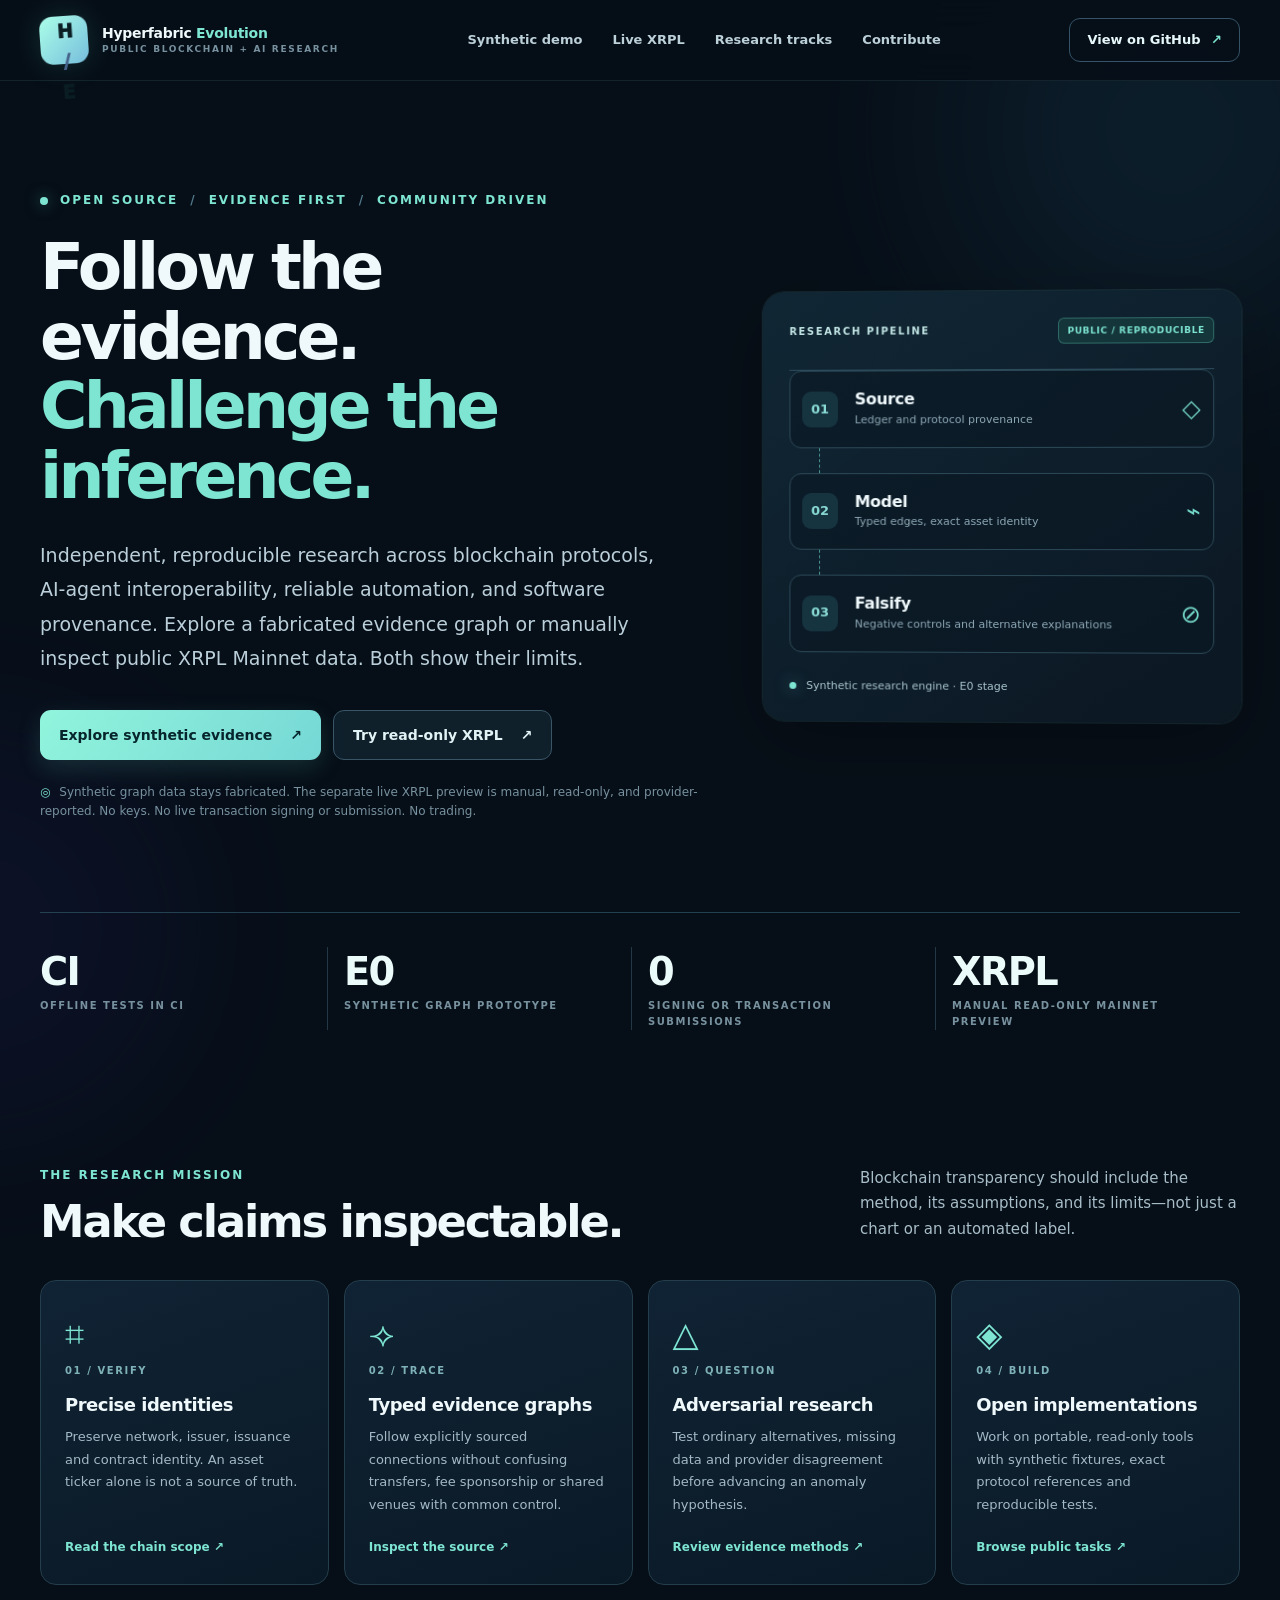
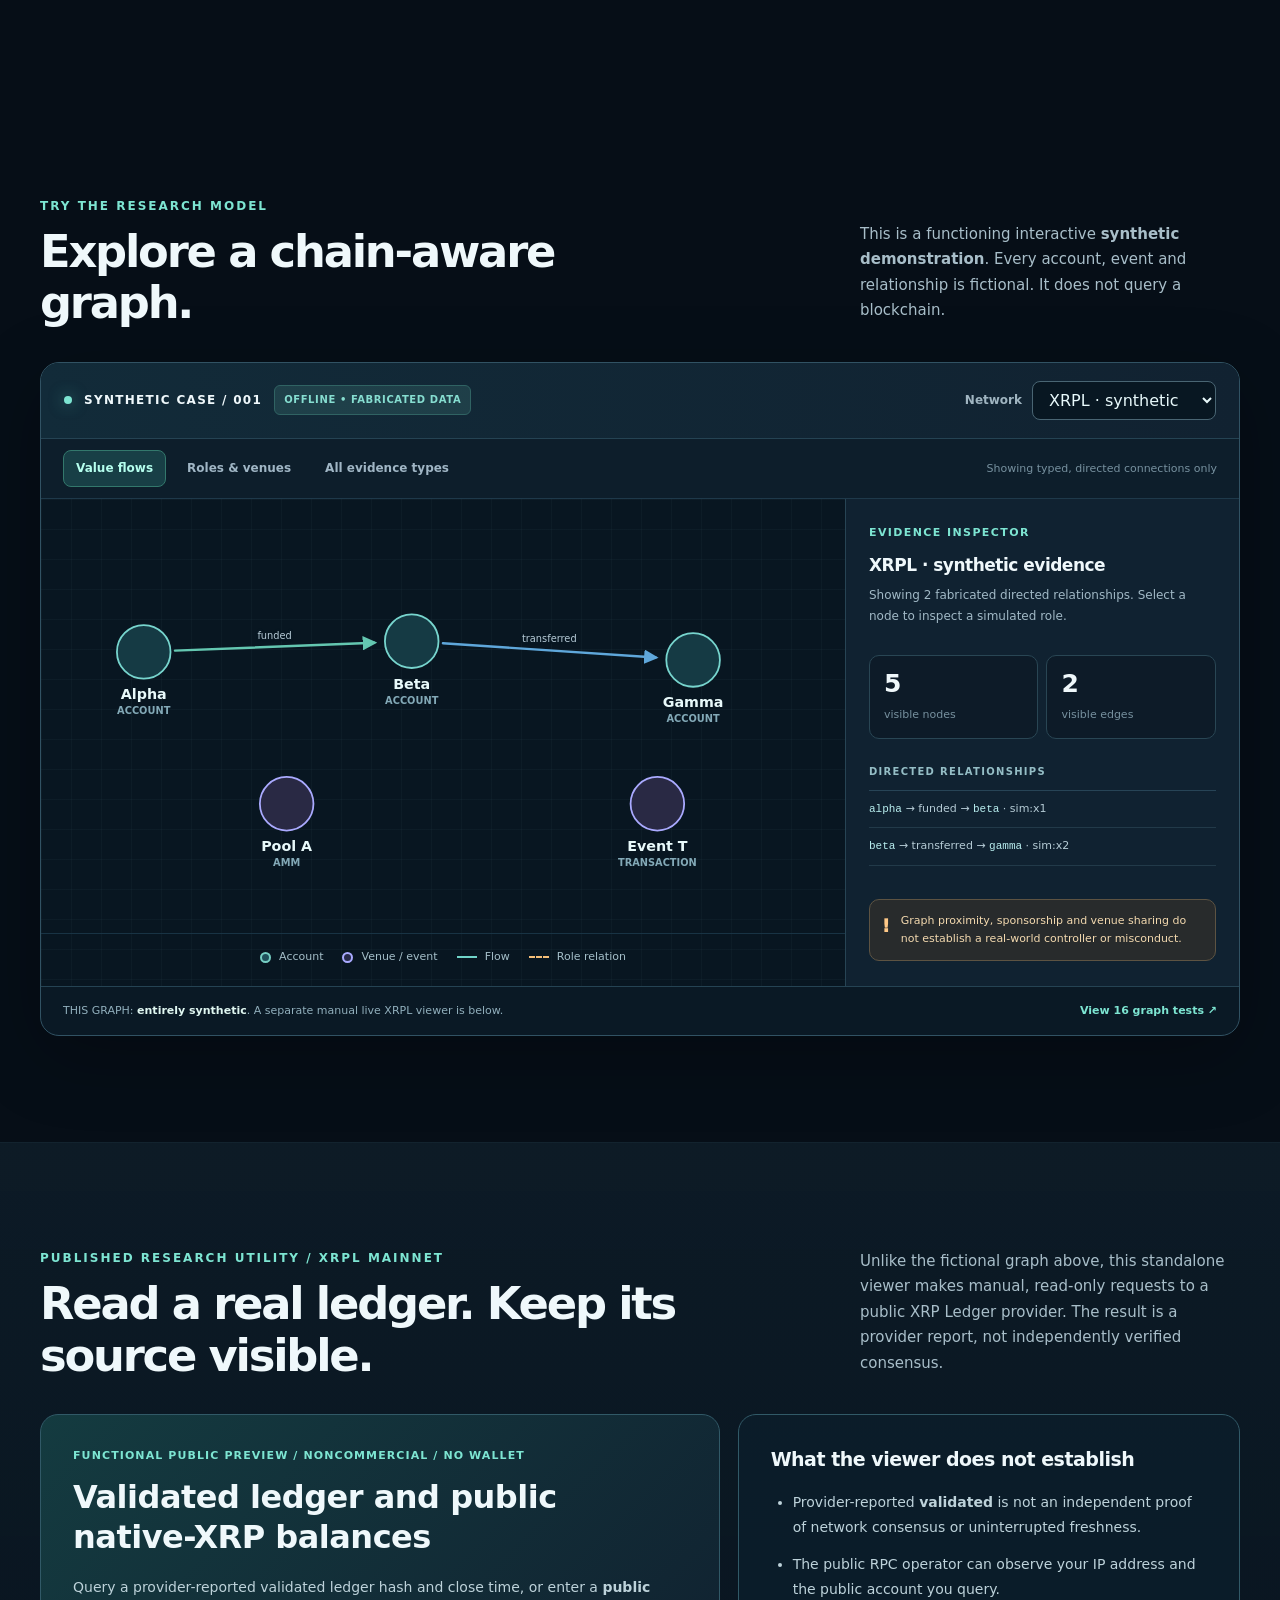
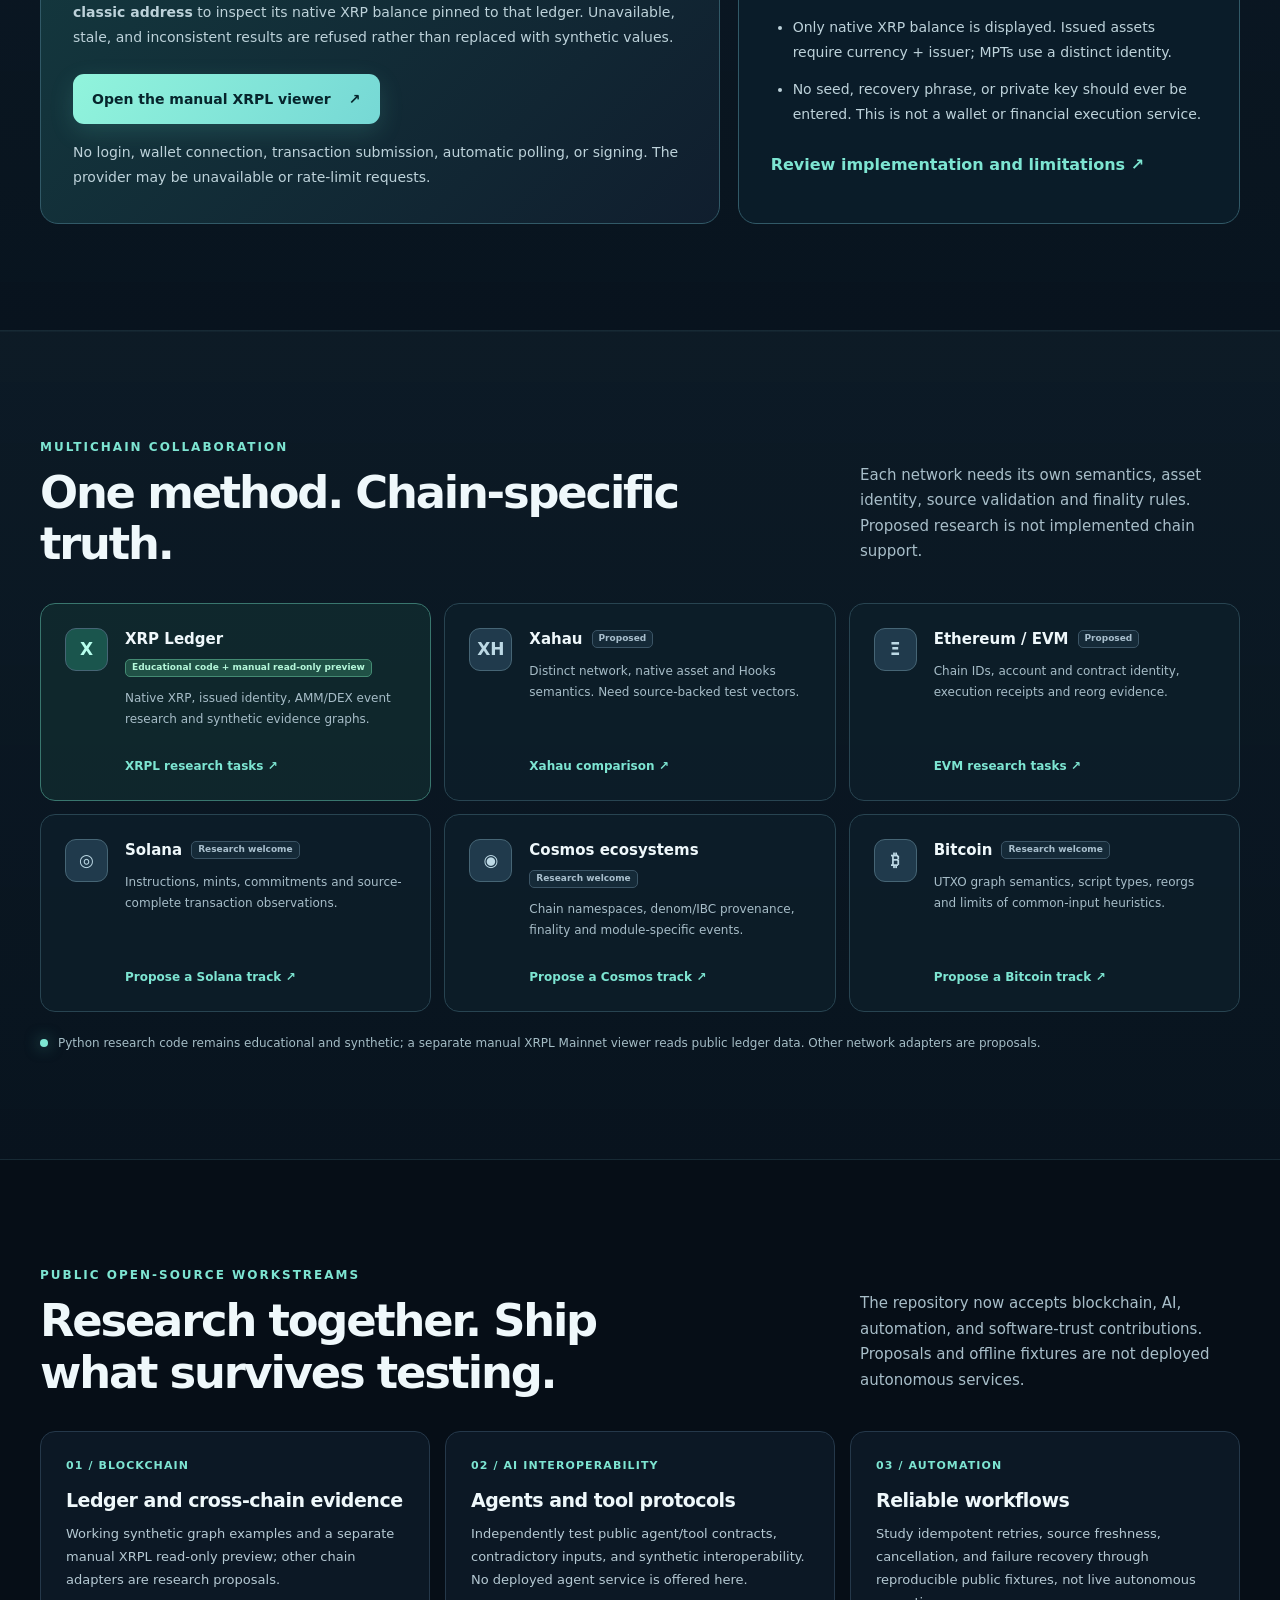
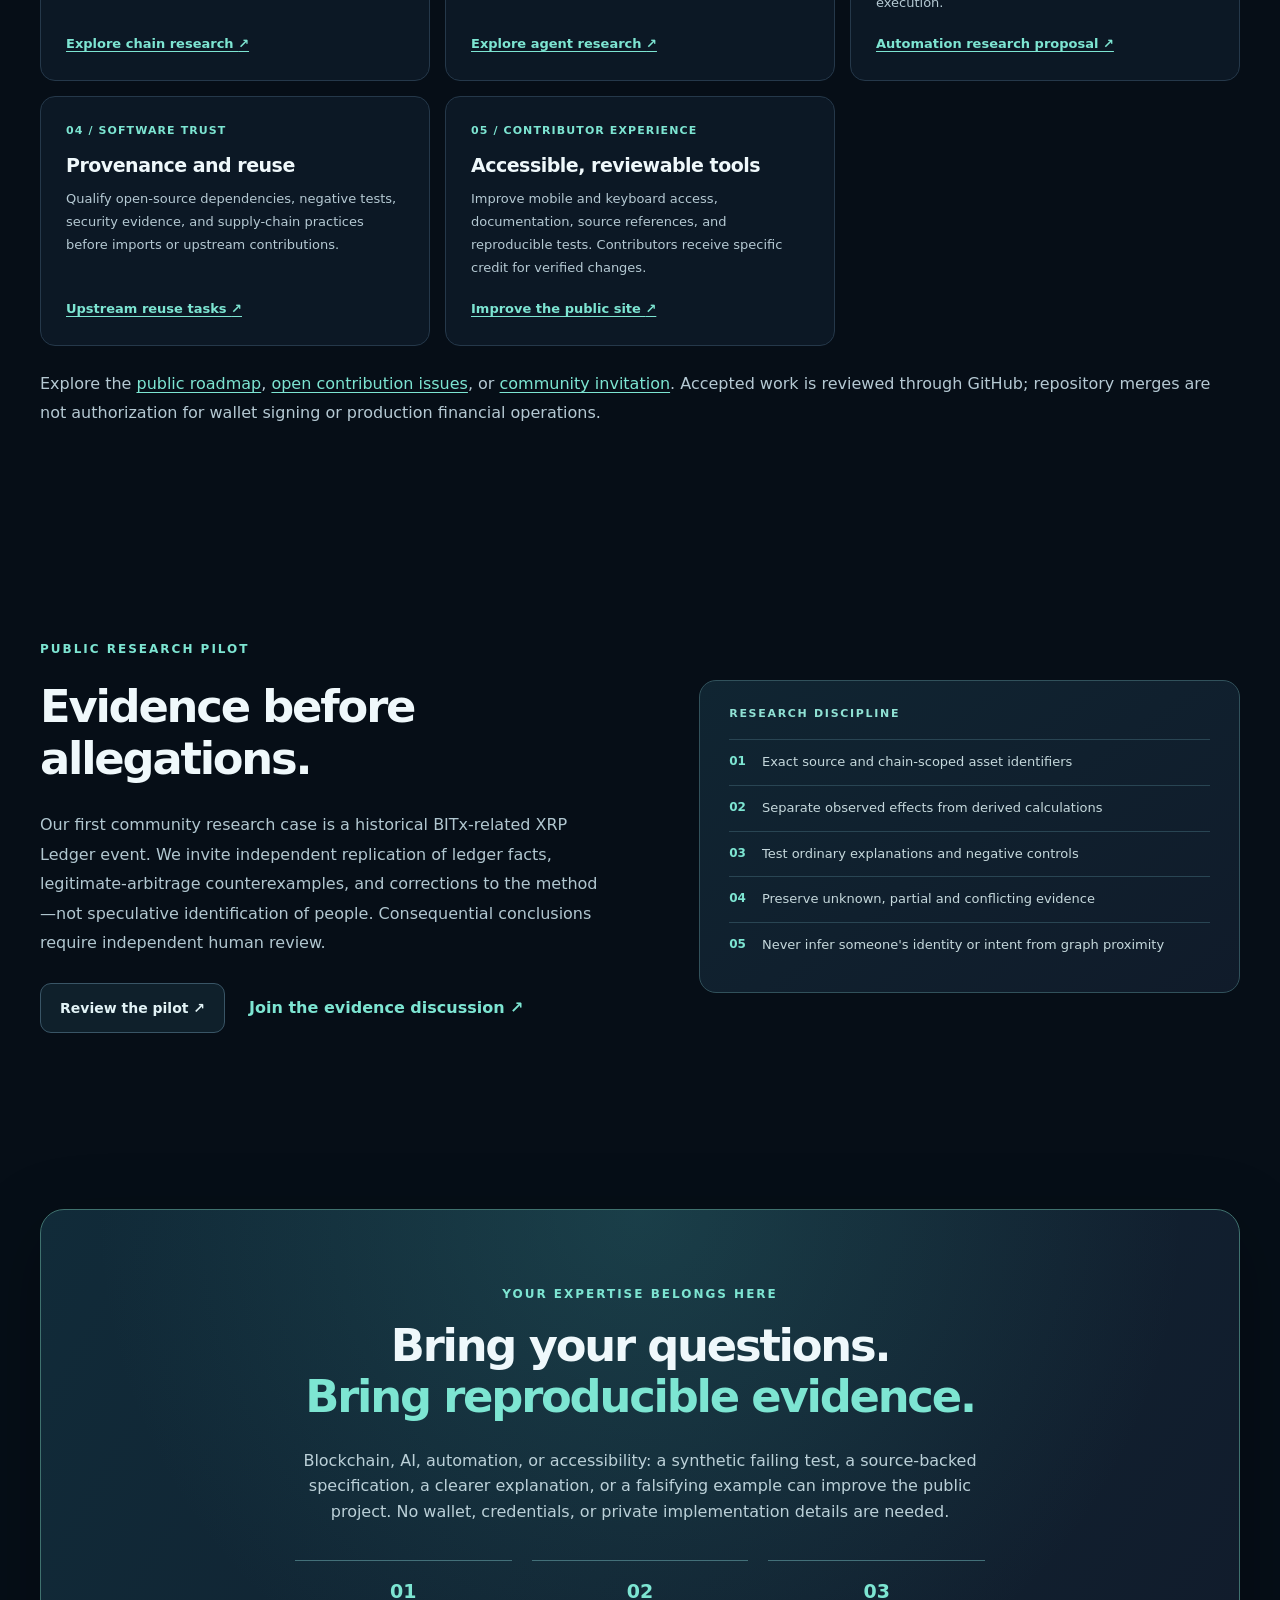
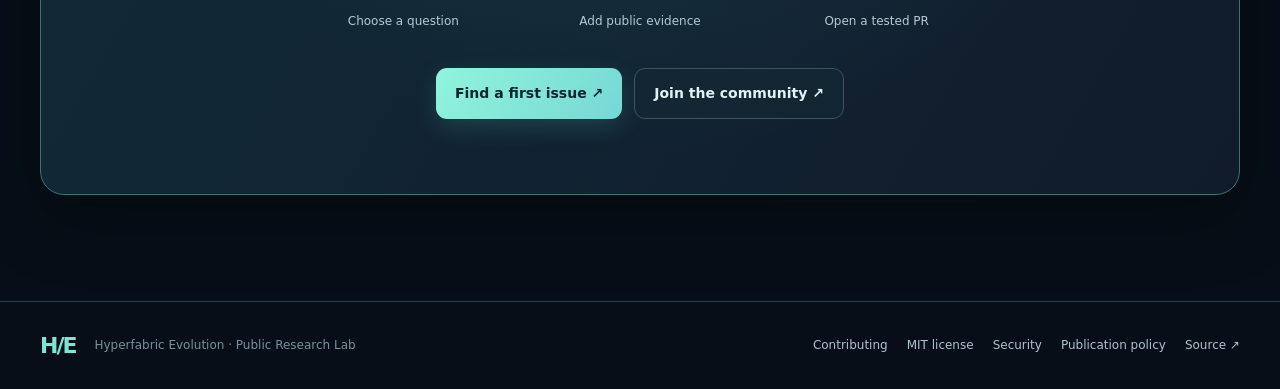
==== docs/index.html @ fc69c0f2 "site: expose read-only XRPL utility and public research tracks" ====
<!doctype html>
<html lang="en">
<head>
  <meta charset="utf-8">
  <meta name="viewport" content="width=device-width, initial-scale=1">
  <meta name="color-scheme" content="dark">
  <meta name="description" content="Hyperfabric Evolution is a public, evidence-first research lab for blockchain, AI-agent interoperability, automation reliability and software provenance. Try a synthetic evidence graph or a manual XRPL read-only preview.">
  <title>Hyperfabric Evolution — Public Blockchain and AI Research Lab</title>
  <link rel="stylesheet" href="site.css">
  <script src="site.js" defer></script>
</head>
<body>
<a class="skip-link" href="#main">Skip to content</a>
<div class="ambient ambient--one" aria-hidden="true"></div>
<div class="ambient ambient--two" aria-hidden="true"></div>

<header class="site-header">
  <div class="container nav-shell">
    <a class="brand" href="#top" aria-label="Hyperfabric Evolution home">
      <span class="brand-mark" aria-hidden="true">H<span>/</span>E</span>
      <span class="brand-name">Hyperfabric <strong>Evolution</strong><small>PUBLIC BLOCKCHAIN + AI RESEARCH</small></span>
    </a>
    <nav aria-label="Primary navigation" class="main-nav">
      <a href="#lab">Synthetic demo</a>
      <a href="#live-preview">Live XRPL</a>
      <a href="#research-tracks">Research tracks</a>
      <a href="#contribute">Contribute</a>
    </nav>
    <a class="nav-github" href="https://github.com/Footloose9/hyperfabric-evolution" rel="noopener noreferrer">View on GitHub <span aria-hidden="true">↗</span></a>
  </div>
</header>

<main id="main">
  <section class="hero section" id="top">
    <div class="container hero-grid">
      <div class="hero-copy">
        <div class="eyebrow"><span class="pulse" aria-hidden="true"></span> OPEN SOURCE <span class="eyebrow-divider">/</span> EVIDENCE FIRST <span class="eyebrow-divider">/</span> COMMUNITY DRIVEN</div>
        <h1>Follow the evidence.<br><em>Challenge the inference.</em></h1>
        <p class="lead">Independent, reproducible research across blockchain protocols, AI-agent interoperability, reliable automation, and software provenance. Explore a fabricated evidence graph or manually inspect public XRPL Mainnet data. Both show their limits.</p>
        <div class="hero-actions">
          <a class="button button--primary" href="#lab">Explore synthetic evidence <span aria-hidden="true">↗</span></a>
          <a class="button button--secondary" href="#live-preview">Try read-only XRPL <span aria-hidden="true">↗</span></a>
        </div>
        <p class="integrity-note"><span aria-hidden="true">◎</span> Synthetic graph data stays fabricated. The separate live XRPL preview is manual, read-only, and provider-reported. No keys. No live transaction signing or submission. No trading.</p>
      </div>
      <div class="hero-panel" aria-label="The evidence-first workflow">
        <div class="panel-head"><span>RESEARCH PIPELINE</span><span class="mini-tag">PUBLIC / REPRODUCIBLE</span></div>
        <div class="pipeline-step"><span class="pipeline-number">01</span><div><strong>Source</strong><small>Ledger and protocol provenance</small></div><span class="pipeline-symbol" aria-hidden="true">◇</span></div>
        <div class="pipeline-connector" aria-hidden="true"></div>
        <div class="pipeline-step"><span class="pipeline-number">02</span><div><strong>Model</strong><small>Typed edges, exact asset identity</small></div><span class="pipeline-symbol" aria-hidden="true">⌁</span></div>
        <div class="pipeline-connector" aria-hidden="true"></div>
        <div class="pipeline-step"><span class="pipeline-number">03</span><div><strong>Falsify</strong><small>Negative controls and alternative explanations</small></div><span class="pipeline-symbol" aria-hidden="true">⊘</span></div>
        <div class="panel-foot"><span class="status-dot" aria-hidden="true"></span> Synthetic research engine · E0 stage</div>
      </div>
    </div>
    <div class="container metrics" aria-label="Current project milestones">
      <div class="metric"><span class="metric-number">CI</span><span class="metric-label">OFFLINE TESTS IN CI</span></div>
      <div class="metric"><span class="metric-number">E0</span><span class="metric-label">SYNTHETIC GRAPH PROTOTYPE</span></div>
      <div class="metric"><span class="metric-number">0</span><span class="metric-label">SIGNING OR TRANSACTION SUBMISSIONS</span></div>
      <div class="metric"><span class="metric-number">XRPL</span><span class="metric-label">MANUAL READ-ONLY MAINNET PREVIEW</span></div>
    </div>
  </section>

  <section class="section section--compact" id="mission">
    <div class="container">
      <div class="section-heading"><div><p class="kicker">THE RESEARCH MISSION</p><h2>Make claims inspectable.</h2></div><p>Blockchain transparency should include the method, its assumptions, and its limits—not just a chart or an automated label.</p></div>
      <div class="four-grid">
        <article class="feature-card">
          <span class="feature-glyph" aria-hidden="true">⌗</span><p class="feature-id">01 / VERIFY</p>
          <h3>Precise identities</h3><p>Preserve network, issuer, issuance and contract identity. An asset ticker alone is not a source of truth.</p>
          <a href="https://github.com/Footloose9/hyperfabric-evolution/blob/main/docs/CHAIN_SCOPE.md">Read the chain scope <span aria-hidden="true">↗</span></a>
        </article>
        <article class="feature-card">
          <span class="feature-glyph" aria-hidden="true">⟢</span><p class="feature-id">02 / TRACE</p>
          <h3>Typed evidence graphs</h3><p>Follow explicitly sourced connections without confusing transfers, fee sponsorship or shared venues with common control.</p>
          <a href="https://github.com/Footloose9/hyperfabric-evolution/blob/main/hyperfabric_public/evidence_graph.py">Inspect the source <span aria-hidden="true">↗</span></a>
        </article>
        <article class="feature-card">
          <span class="feature-glyph" aria-hidden="true">△</span><p class="feature-id">03 / QUESTION</p>
          <h3>Adversarial research</h3><p>Test ordinary alternatives, missing data and provider disagreement before advancing an anomaly hypothesis.</p>
          <a href="https://github.com/Footloose9/hyperfabric-evolution/blob/main/docs/THREAT_RESEARCH.md">Review evidence methods <span aria-hidden="true">↗</span></a>
        </article>
        <article class="feature-card">
          <span class="feature-glyph" aria-hidden="true">◈</span><p class="feature-id">04 / BUILD</p>
          <h3>Open implementations</h3><p>Work on portable, read-only tools with synthetic fixtures, exact protocol references and reproducible tests.</p>
          <a href="https://github.com/Footloose9/hyperfabric-evolution/issues">Browse public tasks <span aria-hidden="true">↗</span></a>
        </article>
      </div>
    </div>
  </section>

  <section class="section" id="lab">
    <div class="container">
      <div class="section-heading"><div><p class="kicker">TRY THE RESEARCH MODEL</p><h2>Explore a chain-aware graph.</h2></div><p>This is a functioning interactive <strong>synthetic demonstration</strong>. Every account, event and relationship is fictional. It does not query a blockchain.</p></div>
      <div class="lab-shell">
        <div class="lab-toolbar">
          <div class="toolbar-title"><span class="demo-live" aria-hidden="true"></span> SYNTHETIC CASE / 001 <span class="demo-tag">OFFLINE • FABRICATED DATA</span></div>
          <div class="toolbar-controls">
            <label for="network-picker">Network</label>
            <select id="network-picker" name="network">
              <option value="xrpl:synthetic">XRPL · synthetic</option>
              <option value="eip155:synthetic">EVM · synthetic</option>
            </select>
          </div>
        </div>
        <div class="graph-controls" role="group" aria-label="Select visible relationship types">
          <button type="button" class="filter-button is-active" data-mode="flows" aria-pressed="true">Value flows</button>
          <button type="button" class="filter-button" data-mode="roles" aria-pressed="false">Roles &amp; venues</button>
          <button type="button" class="filter-button" data-mode="all" aria-pressed="false">All evidence types</button>
          <span class="graph-control-hint">Showing typed, directed connections only</span>
        </div>
        <div class="lab-grid">
          <div class="graph-area">
            <svg id="evidence-graph" viewBox="0 0 900 380" role="img" aria-labelledby="graph-title graph-desc" preserveAspectRatio="xMidYMid meet">
              <title id="graph-title">Fictional blockchain evidence graph</title>
              <desc id="graph-desc">A simulated directed graph showing fictional accounts, venues and events on separately labeled networks. Filters change visible edge classes.</desc>
            </svg>
            <div class="graph-legend"><span><i class="legend-dot legend-dot--account"></i> Account</span><span><i class="legend-dot legend-dot--venue"></i> Venue / event</span><span><i class="legend-line legend-line--flow"></i> Flow</span><span><i class="legend-line legend-line--role"></i> Role relation</span></div>
          </div>
          <aside class="graph-inspector" aria-label="Graph evidence inspector">
            <p class="inspector-kicker">EVIDENCE INSPECTOR</p>
            <h3 id="inspector-title">Select a node or inspect the edge list</h3>
            <p id="inspector-summary" class="inspector-summary" aria-live="polite">Every identifier begins with sim:. No real accounts are represented.</p>
            <div class="inspector-metrics"><div><strong id="node-count">0</strong><span>visible nodes</span></div><div><strong id="edge-count">0</strong><span>visible edges</span></div></div>
            <div class="edge-list-heading">DIRECTED RELATIONSHIPS</div>
            <ul class="edge-list" id="edge-list" aria-label="Visible synthetic graph edges"><li>Enable JavaScript to inspect the synthetic graph.</li></ul>
            <div class="inspector-caution"><span aria-hidden="true">!</span><span>Graph proximity, sponsorship and venue sharing do not establish a real-world controller or misconduct.</span></div>
          </aside>
        </div>
        <div class="lab-footer"><span>THIS GRAPH: <strong>entirely synthetic</strong>. A separate manual live XRPL viewer is below.</span><a href="https://github.com/Footloose9/hyperfabric-evolution/blob/main/tests/test_evidence_graph.py">View 16 graph tests ↗</a></div>
      </div>
    </div>
  </section>

  <section class="section section--muted" id="live-preview" aria-labelledby="live-preview-title">
    <div class="container">
      <div class="section-heading">
        <div><p class="kicker">PUBLISHED RESEARCH UTILITY / XRPL MAINNET</p><h2 id="live-preview-title">Read a real ledger. Keep its source visible.</h2></div>
        <p>Unlike the fictional graph above, this standalone viewer makes manual, read-only requests to a public XRP Ledger provider. The result is a provider report, not independently verified consensus.</p>
      </div>
      <div class="live-preview-grid">
        <div class="live-preview-panel">
          <p class="live-preview-label">FUNCTIONAL PUBLIC PREVIEW / NONCOMMERCIAL / NO WALLET</p>
          <h3>Validated ledger and public native-XRP balances</h3>
          <p>Query a provider-reported validated ledger hash and close time, or enter a <strong>public classic address</strong> to inspect its native XRP balance pinned to that ledger. Unavailable, stale, and inconsistent results are refused rather than replaced with synthetic values.</p>
          <a class="button button--primary" href="./xrpl-live.html">Open the manual XRPL viewer <span aria-hidden="true">↗</span></a>
          <p class="live-preview-small">No login, wallet connection, transaction submission, automatic polling, or signing. The provider may be unavailable or rate-limit requests.</p>
        </div>
        <aside class="live-preview-limits" aria-labelledby="live-limits-title">
          <h3 id="live-limits-title">What the viewer does not establish</h3>
          <ul>
            <li>Provider-reported <strong>validated</strong> is not an independent proof of network consensus or uninterrupted freshness.</li>
            <li>The public RPC operator can observe your IP address and the public account you query.</li>
            <li>Only native XRP balance is displayed. Issued assets require currency + issuer; MPTs use a distinct identity.</li>
            <li>No seed, recovery phrase, or private key should ever be entered. This is not a wallet or financial execution service.</li>
          </ul>
          <a class="text-link" href="https://github.com/Footloose9/hyperfabric-evolution/blob/main/docs/XRPL_READONLY_LIVE_PILOT.md" rel="noopener noreferrer">Review implementation and limitations <span aria-hidden="true">↗</span></a>
        </aside>
      </div>
    </div>
  </section>

  <section class="section section--muted" id="networks">
    <div class="container">
      <div class="section-heading"><div><p class="kicker">MULTICHAIN COLLABORATION</p><h2>One method. Chain-specific truth.</h2></div><p>Each network needs its own semantics, asset identity, source validation and finality rules. Proposed research is not implemented chain support.</p></div>
      <div class="network-grid">
        <article class="network-card is-implemented"><div class="network-icon">X</div><div><div class="network-topline">XRP Ledger <span class="network-state network-state--implemented">Educational code + manual read-only preview</span></div><p>Native XRP, issued identity, AMM/DEX event research and synthetic evidence graphs.</p><a href="https://github.com/Footloose9/hyperfabric-evolution/issues/16">XRPL research tasks ↗</a></div></article>
        <article class="network-card"><div class="network-icon">XH</div><div><div class="network-topline">Xahau <span class="network-state">Proposed</span></div><p>Distinct network, native asset and Hooks semantics. Need source-backed test vectors.</p><a href="https://github.com/Footloose9/hyperfabric-evolution/issues/10">Xahau comparison ↗</a></div></article>
        <article class="network-card"><div class="network-icon">Ξ</div><div><div class="network-topline">Ethereum / EVM <span class="network-state">Proposed</span></div><p>Chain IDs, account and contract identity, execution receipts and reorg evidence.</p><a href="https://github.com/Footloose9/hyperfabric-evolution/issues/11">EVM research tasks ↗</a></div></article>
        <article class="network-card"><div class="network-icon">◎</div><div><div class="network-topline">Solana <span class="network-state">Research welcome</span></div><p>Instructions, mints, commitments and source-complete transaction observations.</p><a href="https://github.com/Footloose9/hyperfabric-evolution/discussions">Propose a Solana track ↗</a></div></article>
        <article class="network-card"><div class="network-icon">◉</div><div><div class="network-topline">Cosmos ecosystems <span class="network-state">Research welcome</span></div><p>Chain namespaces, denom/IBC provenance, finality and module-specific events.</p><a href="https://github.com/Footloose9/hyperfabric-evolution/discussions">Propose a Cosmos track ↗</a></div></article>
        <article class="network-card"><div class="network-icon">₿</div><div><div class="network-topline">Bitcoin <span class="network-state">Research welcome</span></div><p>UTXO graph semantics, script types, reorgs and limits of common-input heuristics.</p><a href="https://github.com/Footloose9/hyperfabric-evolution/discussions">Propose a Bitcoin track ↗</a></div></article>
      </div>
      <div class="network-footnote"><span class="status-dot" aria-hidden="true"></span> Python research code remains educational and synthetic; a separate manual XRPL Mainnet viewer reads public ledger data. Other network adapters are proposals.</div>
    </div>
  </section>

  <section class="section" id="research-tracks" aria-labelledby="research-tracks-title">
    <div class="container">
      <div class="section-heading">
        <div><p class="kicker">PUBLIC OPEN-SOURCE WORKSTREAMS</p><h2 id="research-tracks-title">Research together. Ship what survives testing.</h2></div>
        <p>The repository now accepts blockchain, AI, automation, and software-trust contributions. Proposals and offline fixtures are not deployed autonomous services.</p>
      </div>
      <div class="track-grid">
        <article class="track-card"><p class="track-number">01 / BLOCKCHAIN</p><h3>Ledger and cross-chain evidence</h3><p>Working synthetic graph examples and a separate manual XRPL read-only preview; other chain adapters are research proposals.</p><a href="https://github.com/Footloose9/hyperfabric-evolution/blob/main/docs/COMMUNITY_TRACKS.md">Explore chain research <span aria-hidden="true">↗</span></a></article>
        <article class="track-card"><p class="track-number">02 / AI INTEROPERABILITY</p><h3>Agents and tool protocols</h3><p>Independently test public agent/tool contracts, contradictory inputs, and synthetic interoperability. No deployed agent service is offered here.</p><a href="https://github.com/Footloose9/hyperfabric-evolution/blob/main/docs/AI_AUTOMATION_RESEARCH.md">Explore agent research <span aria-hidden="true">↗</span></a></article>
        <article class="track-card"><p class="track-number">03 / AUTOMATION</p><h3>Reliable workflows</h3><p>Study idempotent retries, source freshness, cancellation, and failure recovery through reproducible public fixtures, not live autonomous execution.</p><a href="https://github.com/Footloose9/hyperfabric-evolution/blob/main/docs/AI_AUTOMATION_RESEARCH.md">Automation research proposal <span aria-hidden="true">↗</span></a></article>
        <article class="track-card"><p class="track-number">04 / SOFTWARE TRUST</p><h3>Provenance and reuse</h3><p>Qualify open-source dependencies, negative tests, security evidence, and supply-chain practices before imports or upstream contributions.</p><a href="https://github.com/Footloose9/hyperfabric-evolution/issues/33">Upstream reuse tasks <span aria-hidden="true">↗</span></a></article>
        <article class="track-card"><p class="track-number">05 / CONTRIBUTOR EXPERIENCE</p><h3>Accessible, reviewable tools</h3><p>Improve mobile and keyboard access, documentation, source references, and reproducible tests. Contributors receive specific credit for verified changes.</p><a href="https://github.com/Footloose9/hyperfabric-evolution/issues/30">Improve the public site <span aria-hidden="true">↗</span></a></article>
      </div>
      <p class="track-next">Explore the <a href="https://github.com/Footloose9/hyperfabric-evolution/blob/main/ROADMAP.md">public roadmap</a>, <a href="https://github.com/Footloose9/hyperfabric-evolution/issues">open contribution issues</a>, or <a href="https://github.com/Footloose9/hyperfabric-evolution/discussions/34">community invitation</a>. Accepted work is reviewed through GitHub; repository merges are not authorization for wallet signing or production financial operations.</p>
    </div>
  </section>

  <section class="section" id="research">
    <div class="container research-grid">
      <div>
        <p class="kicker">PUBLIC RESEARCH PILOT</p>
        <h2>Evidence before allegations.</h2>
        <p class="research-copy">Our first community research case is a historical BITx-related XRP Ledger event. We invite independent replication of ledger facts, legitimate-arbitrage counterexamples, and corrections to the method—not speculative identification of people. Consequential conclusions require independent human review.</p>
        <div class="research-actions"><a class="button button--secondary" href="https://github.com/Footloose9/hyperfabric-evolution/blob/main/docs/BITX_PILOT.md">Review the pilot ↗</a><a class="text-link" href="https://github.com/Footloose9/hyperfabric-evolution/discussions/18">Join the evidence discussion ↗</a></div>
      </div>
      <div class="research-rules">
        <p class="rules-heading">RESEARCH DISCIPLINE</p>
        <div><span>01</span><p>Exact source and chain-scoped asset identifiers</p></div>
        <div><span>02</span><p>Separate observed effects from derived calculations</p></div>
        <div><span>03</span><p>Test ordinary explanations and negative controls</p></div>
        <div><span>04</span><p>Preserve unknown, partial and conflicting evidence</p></div>
        <div><span>05</span><p>Never infer someone's identity or intent from graph proximity</p></div>
      </div>
    </div>
  </section>

  <section class="section section--join" id="contribute">
    <div class="container contribute-box">
      <p class="kicker">YOUR EXPERTISE BELONGS HERE</p>
      <h2>Bring your questions.<br><em>Bring reproducible evidence.</em></h2>
      <p>Blockchain, AI, automation, or accessibility: a synthetic failing test, a source-backed specification, a clearer explanation, or a falsifying example can improve the public project. No wallet, credentials, or private implementation details are needed.</p>
      <div class="contribute-steps"><div><strong>01</strong><span>Choose a question</span></div><div><strong>02</strong><span>Add public evidence</span></div><div><strong>03</strong><span>Open a tested PR</span></div></div>
      <div class="hero-actions hero-actions--center"><a class="button button--primary" href="https://github.com/Footloose9/hyperfabric-evolution/issues?q=is%3Aissue+is%3Aopen+label%3A%22good+first+issue%22">Find a first issue ↗</a><a class="button button--secondary" href="https://github.com/Footloose9/hyperfabric-evolution/discussions">Join the community ↗</a></div>
    </div>
  </section>
</main>

<footer class="footer"><div class="container footer-inner"><div><strong>H/E</strong> <span>Hyperfabric Evolution · Public Research Lab</span></div><div><a href="https://github.com/Footloose9/hyperfabric-evolution/blob/main/CONTRIBUTING.md">Contributing</a><a href="https://github.com/Footloose9/hyperfabric-evolution/blob/main/LICENSE">MIT license</a><a href="https://github.com/Footloose9/hyperfabric-evolution/blob/main/SECURITY.md">Security</a><a href="https://github.com/Footloose9/hyperfabric-evolution/blob/main/PUBLICATION_POLICY.md">Publication policy</a><a href="https://github.com/Footloose9/hyperfabric-evolution">Source ↗</a></div></div></footer>
</body>
</html>
---- docs/site.css ----
/* Hyperfabric Evolution: original, self-contained public research site. */
:root {
  color-scheme: dark;
  --bg: #060e17;
  --surface: #0c1825;
  --surface-2: #102131;
  --surface-3: #15283a;
  --line: #25384a;
  --text: #eff8fb;
  --muted: #a0b5c1;
  --faint: #77919f;
  --mint: #7de5d2;
  --mint-dim: #183b40;
  --violet: #afafff;
  --amber: #ffc887;
  --radius: 18px;
  --shadow: 0 20px 72px rgba(0, 0, 0, .26);
}
*, *::before, *::after { box-sizing: border-box; }
html { scroll-behavior: smooth; }
body { margin: 0; background: var(--bg); color: var(--text); font-family: "Segoe UI", "Inter", system-ui, -apple-system, BlinkMacSystemFont, sans-serif; line-height: 1.6; overflow-x: hidden; }
a { color: inherit; }
a:focus-visible, button:focus-visible, select:focus-visible, [tabindex]:focus-visible { outline: 3px solid var(--mint); outline-offset: 4px; }
button, select { font: inherit; }
button { cursor: pointer; }
::selection { color: var(--bg); background: var(--mint); }
.container { width: min(1200px, calc(100% - 48px)); margin: 0 auto; }
.section { padding: 106px 0; position: relative; }
.section--compact { padding-top: 70px; }
.section--muted { background: linear-gradient(180deg, rgba(15, 31, 43, .74), rgba(8, 20, 31, .9)); border-top: 1px solid rgba(140, 213, 221, .08); border-bottom: 1px solid rgba(140, 213, 221, .08); }
.skip-link { position: absolute; left: 12px; top: -80px; padding: 10px 16px; background: var(--mint); color: var(--bg); z-index: 999; font-weight: 800; }
.skip-link:focus { top: 12px; }
.ambient { position: absolute; pointer-events: none; border-radius: 50%; filter: blur(96px); opacity: .26; z-index: 0; }
.ambient--one { width: 700px; height: 700px; background: radial-gradient(circle, #2c6c8c, transparent 65%); top: -220px; right: -240px; }
.ambient--two { width: 620px; height: 620px; background: radial-gradient(circle, #382b8d, transparent 66%); top: 620px; left: -330px; opacity: .22; }
.site-header { background: rgba(6, 14, 23, .88); border-bottom: 1px solid rgba(150, 210, 220, .1); backdrop-filter: blur(18px); position: sticky; top: 0; z-index: 50; }
.nav-shell { min-height: 80px; display: flex; gap: 25px; align-items: center; justify-content: space-between; }
.brand { display: flex; align-items: center; text-decoration: none; min-width: 222px; gap: 14px; }
.brand-mark { display: grid; place-items: center; width: 48px; height: 48px; color: #0a1d23; font-size: 19px; font-weight: 1000; letter-spacing: -3px; background: linear-gradient(135deg, #abffe8, #76bddc); border-radius: 13px; box-shadow: 0 0 30px rgba(98, 226, 210, .15); transform: rotate(-4deg); }
.brand-mark span { color: #46628b; }
.brand-name { font-size: 14px; font-weight: 750; letter-spacing: -.3px; line-height: 1.3; }
.brand-name strong { color: var(--mint); font-weight: 750; }
.brand-name small { display: block; font-size: 9px; letter-spacing: 1.65px; font-weight: 700; color: var(--faint); margin-top: 2px; }
.main-nav { display: flex; align-items: center; gap: 30px; }
.main-nav a, .nav-github { text-decoration: none; font-size: 13px; font-weight: 660; color: #bcd0d9; transition: color .15s; white-space: nowrap; }
.main-nav a:hover, .nav-github:hover, .footer a:hover { color: var(--mint); }
.nav-github { padding: 11px 17px; border: 1px solid #355366; border-radius: 11px; color: #e7f8fa; }
.nav-github span { color: var(--mint); margin-left: 6px; }
.hero { padding-top: 110px; padding-bottom: 66px; }
.hero-grid { display: grid; grid-template-columns: minmax(0, 1.16fr) minmax(330px, .84fr); gap: 60px; align-items: center; }
.eyebrow, .kicker { font-size: 12px; font-weight: 800; letter-spacing: 2px; color: var(--mint); margin: 0 0 22px; }
.eyebrow { display: flex; flex-wrap: wrap; align-items: center; gap: 12px; }
.eyebrow-divider { color: #527a8c; }
.pulse, .demo-live, .status-dot { width: 8px; height: 8px; display: inline-block; border-radius: 50%; background: var(--mint); box-shadow: 0 0 15px rgba(102, 227, 210, .5); flex: 0 0 auto; }
h1, h2, h3, p { overflow-wrap: break-word; }
h1 { font-size: clamp(43px, 5.05vw, 76px); font-weight: 790; letter-spacing: -3.7px; line-height: 1.075; margin: 0 0 28px; }
h1 em, h2 em { font-style: normal; color: var(--mint); }
.lead { color: #bacfda; font-size: clamp(16px, 1.5vw, 19px); line-height: 1.8; max-width: 640px; margin: 0 0 35px; }
.hero-actions { display: flex; flex-wrap: wrap; gap: 12px; }
.button { display: inline-flex; align-items: center; justify-content: center; gap: 18px; min-height: 50px; border-radius: 11px; padding: 13px 19px; text-decoration: none; font-size: 14px; font-weight: 800; transition: transform .16s, background .16s, box-shadow .16s; }
.button:hover { transform: translateY(-2px); }
.button--primary { color: #06252c; background: linear-gradient(125deg, #91f4dc, #76d8d5); box-shadow: 0 8px 25px rgba(106, 233, 207, .15); }
.button--primary:hover { background: #b6ffe9; box-shadow: 0 8px 32px rgba(106, 233, 207, .23); }
.button--secondary { background: rgba(19, 39, 52, .72); color: #e2f3f6; border: 1px solid #395566; }
.button--secondary:hover { background: #1c3444; }
.integrity-note { font-size: 12px; color: var(--faint); margin: 23px 0 0; }
.integrity-note span { color: var(--mint); padding-right: 5px; }
.hero-panel { background: linear-gradient(145deg, rgba(17, 40, 55, .91), rgba(11, 23, 34, .97)); box-shadow: var(--shadow), 0 0 0 1px rgba(114, 207, 203, .15); border-radius: 22px; padding: 27px; transform: perspective(1200px) rotateY(-2deg); }
.panel-head, .panel-foot { display: flex; gap: 10px; justify-content: space-between; align-items: center; }
.panel-head { font-size: 10px; letter-spacing: 1.65px; color: #c1e5e4; font-weight: 850; padding-bottom: 25px; border-bottom: 1px solid #2b4b5b; }
.mini-tag { border: 1px solid rgba(106, 231, 211, .3); background: #143539; color: var(--mint); padding: 5px 8px; font-size: 9px; letter-spacing: .6px; border-radius: 6px; }
.pipeline-step { display: flex; align-items: center; gap: 17px; padding: 17px 12px; border: 1px solid #2b4856; background: rgba(8, 22, 34, .55); border-radius: 12px; }
.pipeline-number { display: grid; place-items: center; color: #89dad5; background: #163440; font-size: 13px; font-weight: 850; width: 36px; height: 36px; border-radius: 9px; }
.pipeline-step strong { font-size: 16px; letter-spacing: -.3px; display: block; line-height: 1.35; }
.pipeline-step small { display: block; color: #8ca7b4; font-size: 11px; line-height: 1.8; }
.pipeline-step>div { flex: 1; }
.pipeline-symbol { color: #74d8c9; font-size: 24px; }
.pipeline-connector { width: 1px; height: 25px; border-left: 1px dashed #47968d; margin: 0 0 0 30px; }
.panel-foot { font-size: 11px; justify-content: flex-start; padding-top: 25px; color: #a6c3cb; }
.panel-foot .status-dot { width: 7px; height: 7px; }
.metrics { margin-top: 90px; padding-top: 34px; border-top: 1px solid #234150; display: grid; grid-template-columns: repeat(4,1fr); gap: 16px; }
.metric { display: flex; flex-direction: column; gap: 1px; padding-right: 20px; border-right: 1px solid #243745; }
.metric:last-child { border-right: none; }
.metric-number { font-size: clamp(29px, 3vw, 43px); font-weight: 760; letter-spacing: -1.7px; color: #ebfbf9; line-height: 1.3; }
.metric-plus { font-size: .49em; color: var(--mint); letter-spacing: 0; padding-left: 5px; }
.metric-label { color: var(--faint); font-size: 10px; letter-spacing: 1.5px; font-weight: 850; }
.section-heading { display: flex; justify-content: space-between; align-items: flex-end; gap: 50px; margin-bottom: 33px; }
.section-heading>div { max-width: 650px; }
.section-heading>p { color: #a8bec9; font-size: 15px; max-width: 380px; margin: 0 0 5px; line-height: 1.7; }
.section-heading .kicker { margin-bottom: 10px; }
h2 { font-size: clamp(34px, 3.5vw, 52px); letter-spacing: -2.2px; line-height: 1.15; margin: 0; font-weight: 760; }
h3 { letter-spacing: -.5px; line-height: 1.3; }
.four-grid { display: grid; grid-template-columns: repeat(4,minmax(0,1fr)); gap: 15px; }
.feature-card { padding: 26px 24px; border: 1px solid #243e4c; background: linear-gradient(160deg, #102334, #0a1926); border-radius: 16px; min-height: 300px; display: flex; flex-direction: column; }
.feature-card:hover { border-color: #447c84; background: linear-gradient(155deg, #132c3c, #0a1b27); }
.feature-glyph { font-size: 34px; font-weight: 500; color: var(--mint); display: block; height: 52px; }
.feature-id { color: #7eb1b8; font-size: 10px; font-weight: 840; letter-spacing: 1.6px; margin: 4px 0 14px; }
.feature-card h3 { margin: 0 0 10px; font-size: 18px; }
.feature-card p:not(.feature-id) { color: #a3bac6; font-size: 13px; line-height: 1.73; margin: 0 0 22px; }
.feature-card a, .network-card a { color: var(--mint); text-decoration: none; font-size: 12px; font-weight: 800; margin-top: auto; }
.feature-card a:hover, .network-card a:hover, .text-link:hover, .lab-footer a:hover { text-decoration: underline; }
.lab-shell { border: 1px solid #315263; border-radius: 19px; overflow: hidden; background: #0a1925; box-shadow: var(--shadow); }
.lab-toolbar { display: flex; flex-wrap: wrap; justify-content: space-between; align-items: center; gap: 16px; padding: 18px 23px; border-bottom: 1px solid #254353; background: linear-gradient(90deg, #122b39, #112231); }
.toolbar-title { display: flex; align-items: center; gap: 12px; font-size: 12px; font-weight: 830; letter-spacing: 1.3px; }
.demo-tag { font-size: 10px; letter-spacing: .6px; background: rgba(114, 212, 194, .13); color: #86ddd0; padding: 6px 9px; border-radius: 6px; border: 1px solid #306363; }
.toolbar-controls { display: flex; align-items: center; gap: 10px; }
.toolbar-controls label { font-size: 12px; color: var(--muted); font-weight: 750; }
.toolbar-controls select { background: #081722; border: 1px solid #496573; color: #e8f9fb; border-radius: 8px; padding: 8px 12px; min-width: 184px; }
.graph-controls { display: flex; flex-wrap: wrap; align-items: center; gap: 8px; background: #0d1e2b; border-bottom: 1px solid #1e394a; padding: 11px 22px; }
.filter-button { padding: 8px 12px; border: 1px solid transparent; background: transparent; color: #a0b6c5; font-size: 12px; font-weight: 750; border-radius: 8px; }
.filter-button.is-active { background: #183f46; border-color: #33786c; color: #b5ffee; }
.filter-button:hover:not(.is-active) { color: #effafb; background: #1a3443; }
.graph-control-hint { font-size: 11px; color: var(--faint); margin-left: auto; }
.lab-grid { display: grid; grid-template-columns: minmax(0,1.7fr) minmax(250px,.83fr); min-height: 470px; }
.graph-area { border-right: 1px solid #274454; display: flex; flex-direction: column; background-color: #081621; background-image: linear-gradient(rgba(138, 211, 206, .035) 1px, transparent 1px), linear-gradient(90deg, rgba(138, 211, 206, .035) 1px, transparent 1px); background-size: 30px 30px; }
#evidence-graph { display: block; width: 100%; min-height: 340px; flex: 1; }
#evidence-graph .edge { stroke-width: 2.7; fill: none; stroke-linecap: round; opacity: .88; }
#evidence-graph .edge--funded { stroke: #71e0c5; }
#evidence-graph .edge--transferred { stroke: #6bbcf5; }
#evidence-graph .edge--fee_sponsored { stroke: #f2c77d; stroke-dasharray: 8 7; }
#evidence-graph .edge--used_venue { stroke: #afafff; stroke-dasharray: 4 6; }
#evidence-graph .edge--submitted { stroke: #afafff; }
#evidence-graph .edge-label { font-size: 11px; fill: #b7cbd7; paint-order: stroke; stroke: #071621; stroke-width: 5; stroke-linejoin: round; }
#evidence-graph .node-circle { fill: #153a44; stroke: #77d5ce; stroke-width: 2; }
#evidence-graph .node--amm .node-circle, #evidence-graph .node--transaction .node-circle { fill: #292944; stroke: #aaaaff; }
#evidence-graph .node-label { font-size: 16px; font-weight: 750; fill: #e8f9fa; text-anchor: middle; }
#evidence-graph .node-role { font-size: 11px; font-weight: 650; fill: #83a9b7; text-anchor: middle; }
#evidence-graph .node { cursor: pointer; outline: none; }
#evidence-graph .node:focus-visible .node-circle, #evidence-graph .node:hover .node-circle { stroke: #fff9ba; stroke-width: 4; }
#evidence-graph .node.selected .node-circle { stroke: #fff9ba; fill: #205061; }
.graph-legend { display: flex; justify-content: center; flex-wrap: wrap; gap: 19px; padding: 14px 10px 20px; color: #a5bfc9; font-size: 11px; border-top: 1px solid #183344; }
.graph-legend span { display: inline-flex; align-items: center; gap: 8px; }
.legend-dot { display: inline-block; width: 11px; height: 11px; border-radius: 100%; border: 2px solid #76cfc4; background: #1f505b; }
.legend-dot--venue { border-color: #a9aaff; background: #272a4a; }
.legend-line { display: inline-block; width: 20px; border-top: 2px solid; }
.legend-line--flow { border-color: #70d4c9; }
.legend-line--role { border-color: #f4be78; border-top-style: dashed; }
.graph-inspector { padding: 25px 23px; background: #102231; display: flex; flex-direction: column; min-width: 0; }
.inspector-kicker { margin: 0 0 12px; color: var(--mint); font-size: 11px; letter-spacing: 1.4px; font-weight: 850; }
.graph-inspector h3 { margin: 0 0 9px; font-size: 17px; }
.inspector-summary { color: #a1b9c6; font-size: 12px; line-height: 1.8; min-height: 52px; margin: 0 0 18px; }
.inspector-metrics { display: grid; grid-template-columns: 1fr 1fr; gap: 8px; margin-bottom: 25px; }
.inspector-metrics>div { padding: 12px 14px; border-radius: 10px; border: 1px solid #294654; background: #0d1b28; }
.inspector-metrics strong { font-size: 25px; font-weight: 780; line-height: 1.3; display: block; }
.inspector-metrics span { font-size: 11px; color: var(--faint); }
.edge-list-heading { font-size: 10px; letter-spacing: 1.3px; color: #95bec6; font-weight: 830; border-bottom: 1px solid #274456; padding-bottom: 10px; }
.edge-list { margin: 0; padding: 0; list-style: none; min-height: 108px; max-height: 180px; overflow-y: auto; }
.edge-list li { padding: 9px 0; border-bottom: 1px solid rgba(62, 95, 111, .4); color: #b5cbd5; font-size: 11px; }
.edge-list code { font-family: ui-monospace, Menlo, Consolas, monospace; color: #b9eff0; }
.inspector-caution { display: flex; gap: 11px; background: #282b2c; color: #f3d9af; border: 1px solid #5d5342; padding: 12px; border-radius: 10px; font-size: 11px; line-height: 1.65; margin-top: auto; }
.inspector-caution>span:first-child { font-size: 17px; color: var(--amber); font-weight: 1000; }
.lab-footer { padding: 15px 22px; border-top: 1px solid #254353; display: flex; justify-content: space-between; flex-wrap: wrap; gap: 10px; color: #91afbc; font-size: 11px; }
.lab-footer strong { color: #e0f7f1; }
.lab-footer a, .text-link { text-decoration: none; color: var(--mint); font-weight: 800; }
.network-grid { display: grid; grid-template-columns: repeat(3,minmax(0,1fr)); gap: 13px; }
.network-card { display: flex; gap: 17px; padding: 24px; border: 1px solid #284451; border-radius: 15px; background: rgba(13, 31, 42, .8); min-height: 198px; }
.network-card:hover { border-color: #5c8790; }
.network-card.is-implemented { border-color: #39766e; background: rgba(22, 58, 57, .45); }
.network-icon { width: 43px; height: 43px; border-radius: 11px; background: #203a4c; border: 1px solid #466575; display: grid; place-items: center; font-size: 17px; font-weight: 900; flex: 0 0 auto; color: #bdd9e5; }
.network-card.is-implemented .network-icon { color: #b7ffed; background: #1a554d; }
.network-card>div:last-child { display: flex; flex-direction: column; flex: 1; }
.network-topline { display: flex; flex-wrap: wrap; align-items: center; gap: 9px; font-size: 15px; line-height: 1.5; font-weight: 800; }
.network-state { border: 1px solid #3b5465; background: #152a38; color: #a9bfcd; border-radius: 5px; padding: 3px 6px; font-size: 9px; line-height: 1.1; white-space: nowrap; font-weight: 830; }
.network-state--implemented { border-color: #448b73; color: #b5f7da; background: #205146; }
.network-card p { font-size: 12px; color: #a7bdc8; line-height: 1.7; margin: 11px 0 14px; }
.network-footnote { display: flex; align-items: center; gap: 10px; margin-top: 22px; font-size: 12px; color: #a5bdc6; }
.research-grid { display: grid; grid-template-columns: 1fr .95fr; align-items: center; gap: 90px; }
.research-copy { font-size: 16px; color: #b1c7d0; line-height: 1.85; margin: 26px 0 25px; max-width: 570px; }
.research-actions { display: flex; flex-wrap: wrap; gap: 24px; align-items: center; }
.research-rules { border: 1px solid #31515b; border-radius: 17px; padding: 24px 29px; background: linear-gradient(145deg, #102532, #101b2a); }
.rules-heading { color: #90e2d4; font-size: 11px; font-weight: 850; letter-spacing: 1.7px; margin: 0 0 16px; }
.research-rules div { display: flex; gap: 16px; border-top: 1px solid #294553; padding: 12px 0; }
.research-rules div span { color: var(--mint); font-size: 12px; font-weight: 820; }
.research-rules div p { margin: 0; font-size: 13px; color: #c5d8dc; }
.section--join { padding-top: 70px; }
.contribute-box { padding: 75px min(65px,5vw); border: 1px solid #3f716e; border-radius: 24px; background: radial-gradient(circle at 50% 0%, rgba(50, 130, 128, .28), transparent 65%), linear-gradient(120deg, #112b39, #111b2b); text-align: center; box-shadow: var(--shadow); }
.contribute-box .kicker { margin-bottom: 15px; }
.contribute-box>p:not(.kicker) { max-width: 700px; margin: 25px auto; font-size: 16px; color: #bbd0d8; }
.contribute-steps { display: grid; grid-template-columns: repeat(3,1fr); max-width: 690px; margin: 36px auto; gap: 20px; }
.contribute-steps>div { border-top: 1px solid #437079; padding-top: 15px; }
.contribute-steps strong { color: var(--mint); display: block; font-size: 19px; }
.contribute-steps span { color: #b3cbd2; font-size: 12px; }
.hero-actions--center { justify-content: center; }
.footer { border-top: 1px solid #24404d; background: #070e17; padding: 26px 0; }
.footer-inner, .footer-inner>div { display: flex; justify-content: space-between; flex-wrap: wrap; gap: 19px; align-items: center; }
.footer-inner strong { font-size: 22px; color: var(--mint); letter-spacing: -2px; }
.footer-inner span { color: var(--faint); font-size: 12px; }
.footer a { color: #adc3cf; font-size: 12px; text-decoration: none; }

/* Public read-only XRPL preview: self-contained, accessible and source-cautious. */
.live-preview-grid { display: grid; grid-template-columns: 1.15fr .85fr; gap: 18px; align-items: stretch; }
.live-preview-panel, .live-preview-limits { border: 1px solid #315967; border-radius: var(--radius); padding: 32px; background: rgba(11, 30, 43, .86); }
.live-preview-panel { background: linear-gradient(135deg, #143b40, #101e2e); }
.live-preview-label, .track-number { margin: 0 0 12px; color: var(--mint); font-size: 11px; font-weight: 850; letter-spacing: 1.1px; }
.live-preview-panel h3 { font-size: clamp(22px, 3vw, 32px); line-height: 1.25; margin: 0 0 18px; }
.live-preview-panel > p:not(.live-preview-label), .live-preview-limits li { color: #bdd2da; line-height: 1.8; font-size: 14px; }
.live-preview-panel .button { margin: 10px 0 2px; }
.live-preview-panel .live-preview-small { color: #c0d5dc; font-size: 12px; margin: 14px 0 0; }
.live-preview-limits h3 { margin: 0 0 18px; font-size: 19px; }
.live-preview-limits ul { margin: 0 0 20px; padding-left: 22px; }
.live-preview-limits li + li { margin-top: 12px; }
.live-preview-limits a { display: inline-block; padding: 5px 0; }
.track-grid { display: grid; grid-template-columns: repeat(3, minmax(0, 1fr)); gap: 15px; }
.track-card { border: 1px solid var(--line); border-radius: 15px; background: var(--surface); padding: 25px; min-width: 0; display: flex; flex-direction: column; }
.track-card h3 { margin: 0 0 10px; font-size: 19px; line-height: 1.4; }
.track-card p:not(.track-number) { color: #b5c9d3; font-size: 13px; line-height: 1.75; margin: 0 0 20px; }
.track-card a { margin-top: auto; color: var(--mint); font-size: 13px; font-weight: 800; text-decoration: underline; text-underline-offset: 3px; }
.track-card:hover, .track-card:focus-within { border-color: #4c8b90; }
.track-next { color: #b5c9d3; margin: 24px 0 0; line-height: 1.8; }
.track-next a { color: var(--mint); text-underline-offset: 3px; }

@media (max-width: 1080px) {
  .hero-grid { gap: 26px; grid-template-columns: 1fr .8fr; }
  h1 { letter-spacing: -2.8px; }
  .four-grid { grid-template-columns: repeat(2,minmax(0,1fr)); }
  .feature-card { min-height: 260px; }
  .network-grid { grid-template-columns: repeat(2,minmax(0,1fr)); }
  .main-nav { gap: 15px; }
  .research-grid { gap: 35px; }
}
@media (max-width: 830px) {
  .live-preview-grid { grid-template-columns: 1fr; }
  .track-grid { grid-template-columns: repeat(2, minmax(0, 1fr)); }
  .site-header { position: relative; }
  .nav-shell { flex-wrap: wrap; padding: 16px 0; gap: 15px; }
  .brand { min-width: auto; }
  .main-nav { order: 3; width: 100%; justify-content: space-between; gap: 9px; }
  .nav-github { margin-left: auto; }
  .hero-grid { grid-template-columns: 1fr; }
  .hero { padding-top: 65px; }
  .hero-panel { max-width: 590px; transform: none; }
  .section { padding: 72px 0; }
  .metrics { margin-top: 55px; }
  .section-heading { align-items: flex-start; flex-direction: column; gap: 14px; }
  .section-heading>p { max-width: 720px; }
  .lab-grid { grid-template-columns: 1fr; }
  .graph-area { border-right: none; border-bottom: 1px solid #254353; }
  #evidence-graph { min-height: 300px; }
  .graph-inspector { min-height: 370px; }
  .research-grid { grid-template-columns: 1fr; }
}
@media (max-width: 570px) {
  .main-nav { flex-wrap: wrap; justify-content: flex-start; }
  .main-nav a { padding: 5px 0; }
  .live-preview-panel, .live-preview-limits { padding: 22px 18px; }
  .track-grid { grid-template-columns: 1fr; }
  .container { width: min(100% - 30px, 1200px); }
  .brand-name { font-size: 12px; }
  .brand-name small { font-size: 8px; letter-spacing: 1px; }
  .main-nav a { font-size: 12px; }
  .nav-github { font-size: 11px; padding: 9px 10px; }
  h1 { font-size: clamp(38px, 10vw, 54px); letter-spacing: -2.2px; }
  .eyebrow { font-size: 10px; letter-spacing: 1px; }
  .hero-actions { align-items: stretch; }
  .hero-actions .button { width: 100%; }
  .metrics { grid-template-columns: 1fr 1fr; row-gap: 24px; }
  .metric:nth-child(2) { border-right: none; }
  .four-grid, .network-grid { grid-template-columns: 1fr; }
  .feature-card { min-height: 245px; }
  .lab-toolbar { padding: 15px; }
  .toolbar-title { flex-wrap: wrap; }
  .graph-controls { padding: 10px; }
  .graph-control-hint { margin-left: 0; width: 100%; }
  .filter-button { font-size: 11px; padding: 7px 9px; }
  .graph-inspector { padding: 20px; }
  .contribute-box { padding: 48px 18px; }
  .contribute-steps { grid-template-columns: 1fr; max-width: 250px; }
  .footer-inner { flex-direction: column; align-items: flex-start; }
}
@media (prefers-reduced-motion: reduce) {
  *, *::before, *::after { scroll-behavior: auto !important; transition-duration: 0s !important; animation-duration: 0s !important; }
}
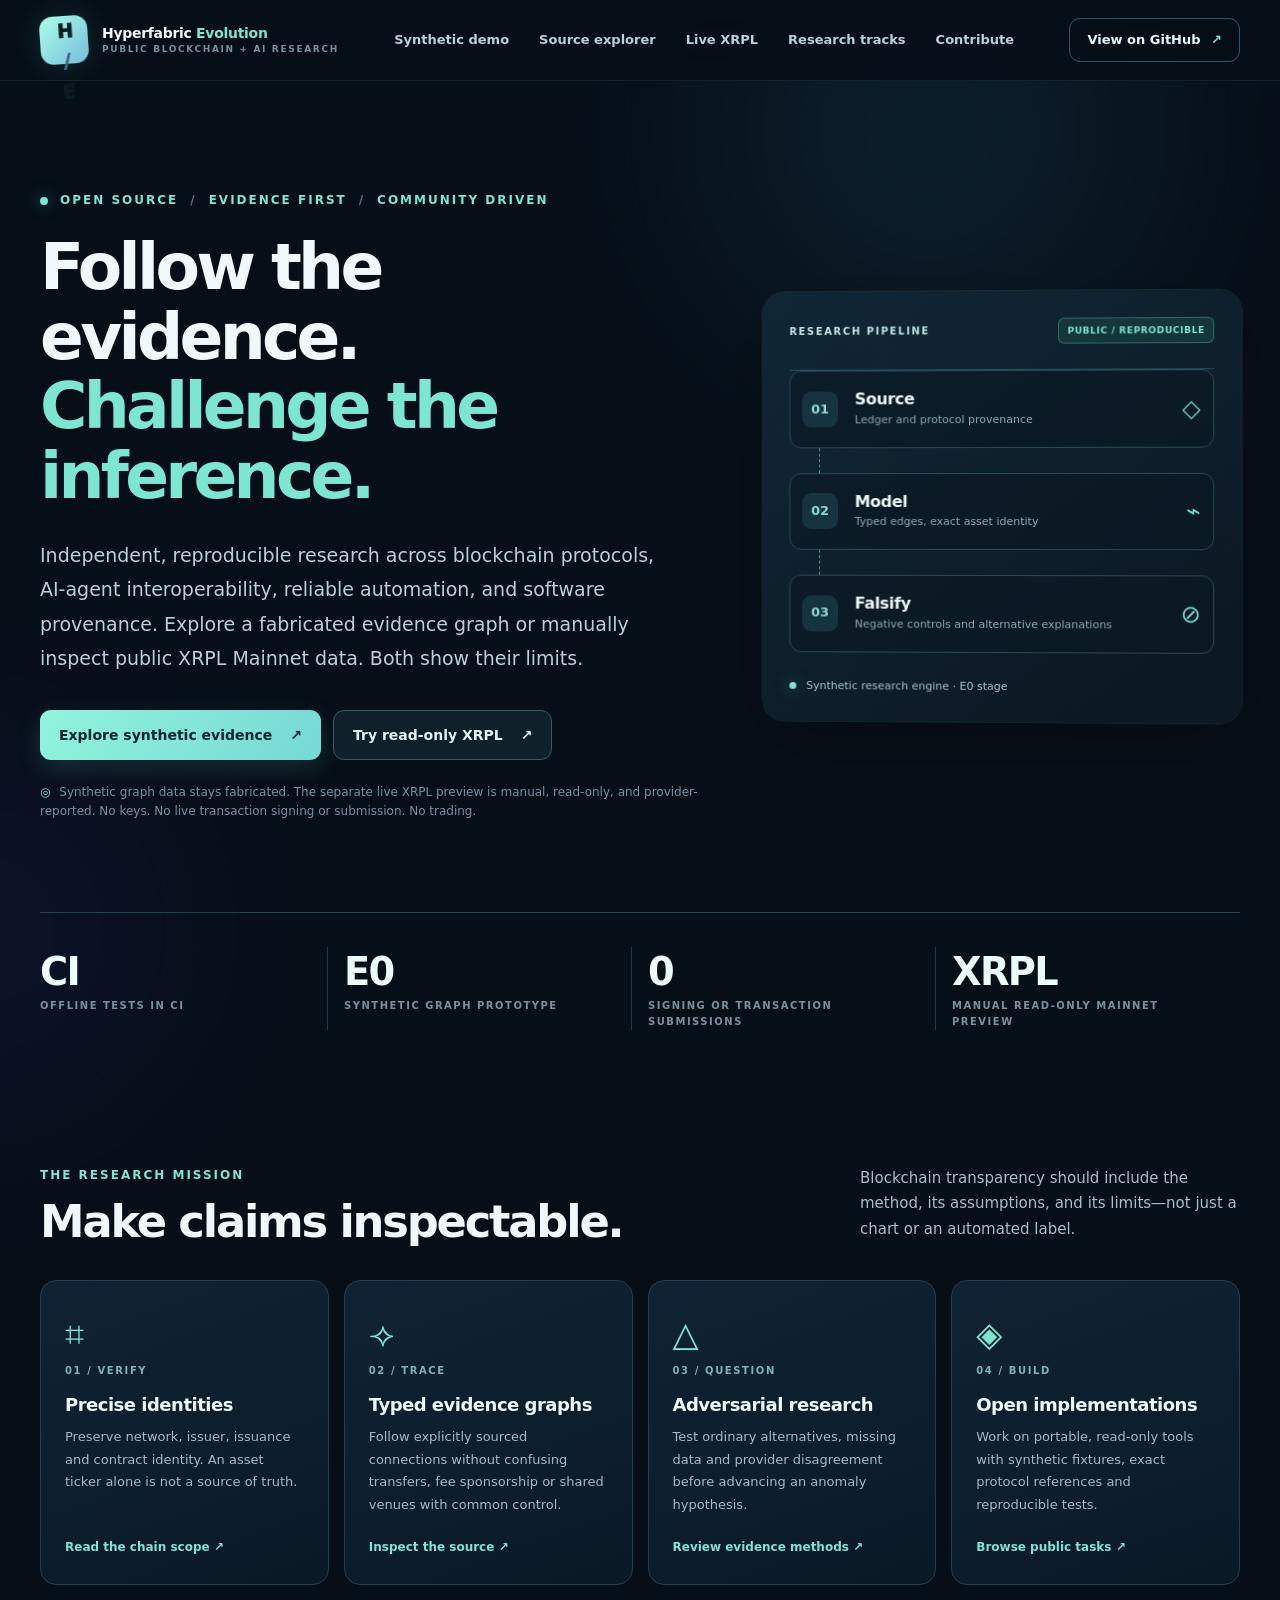
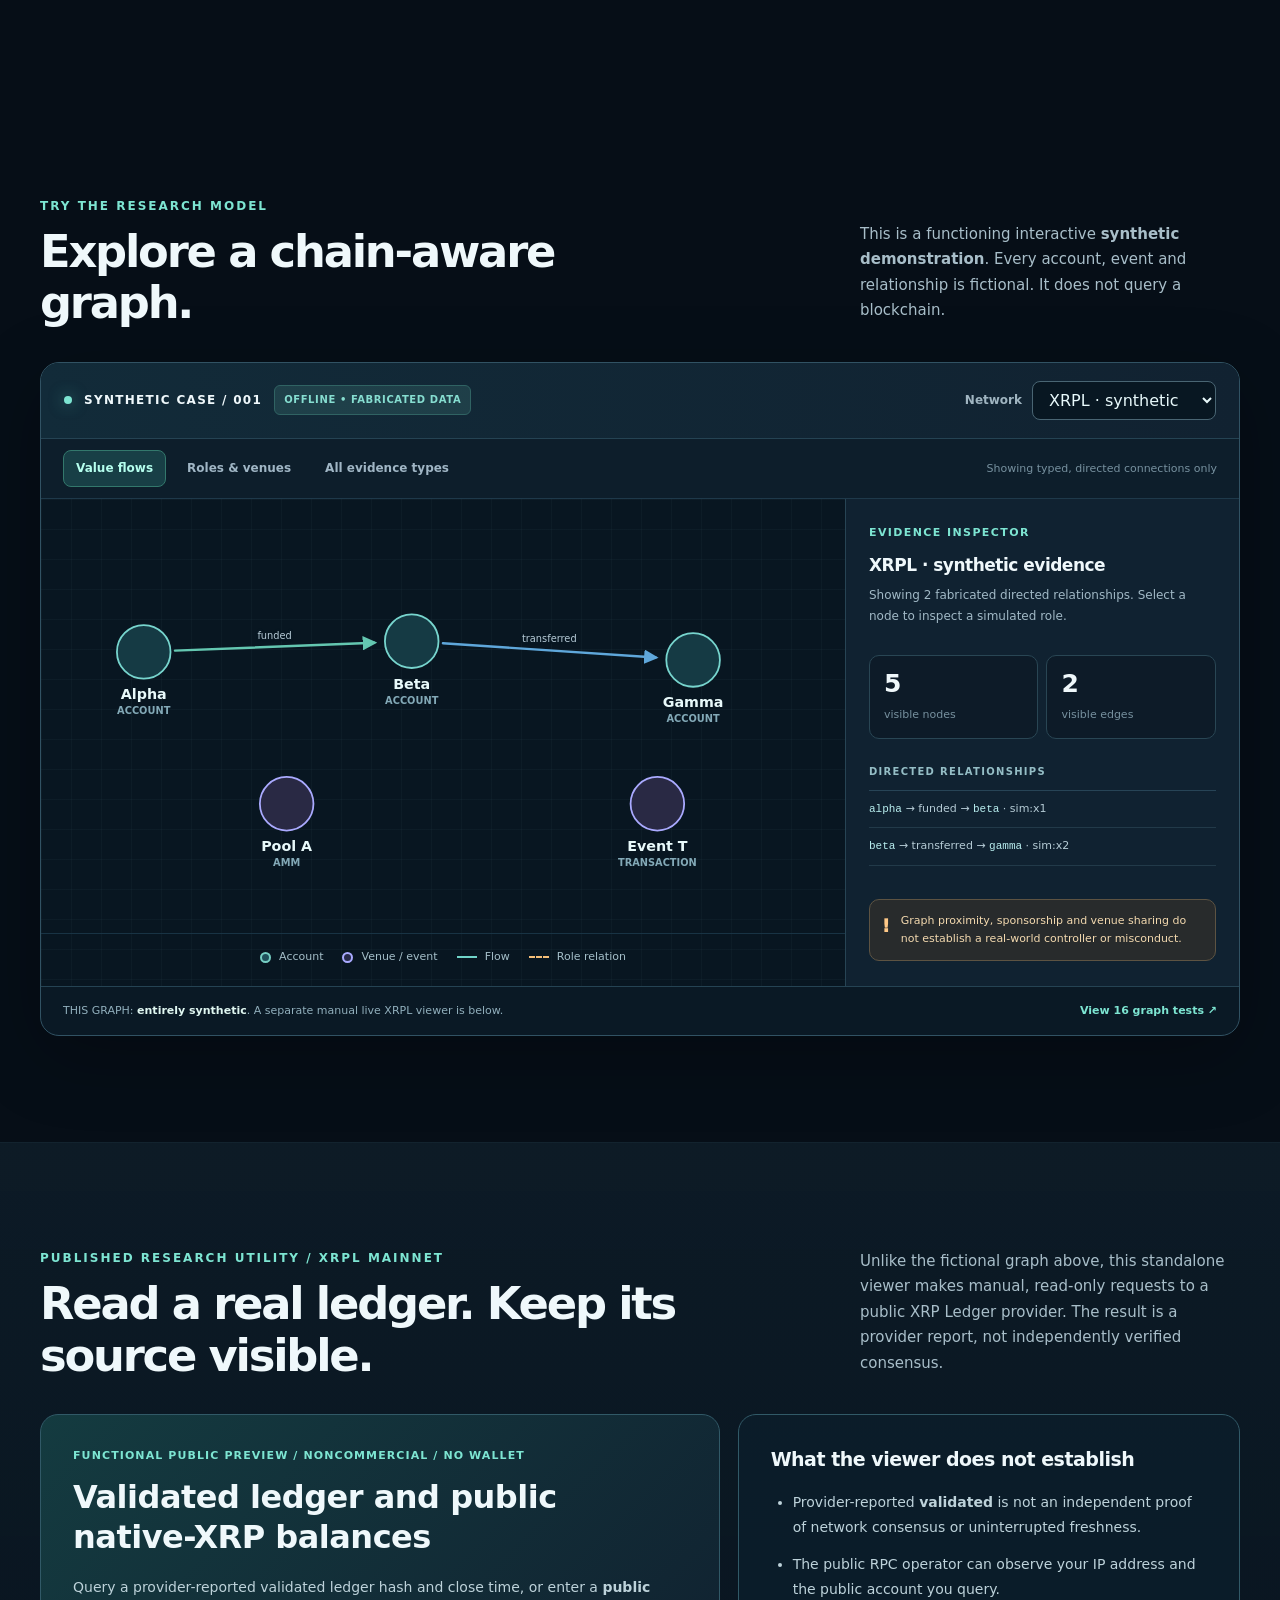
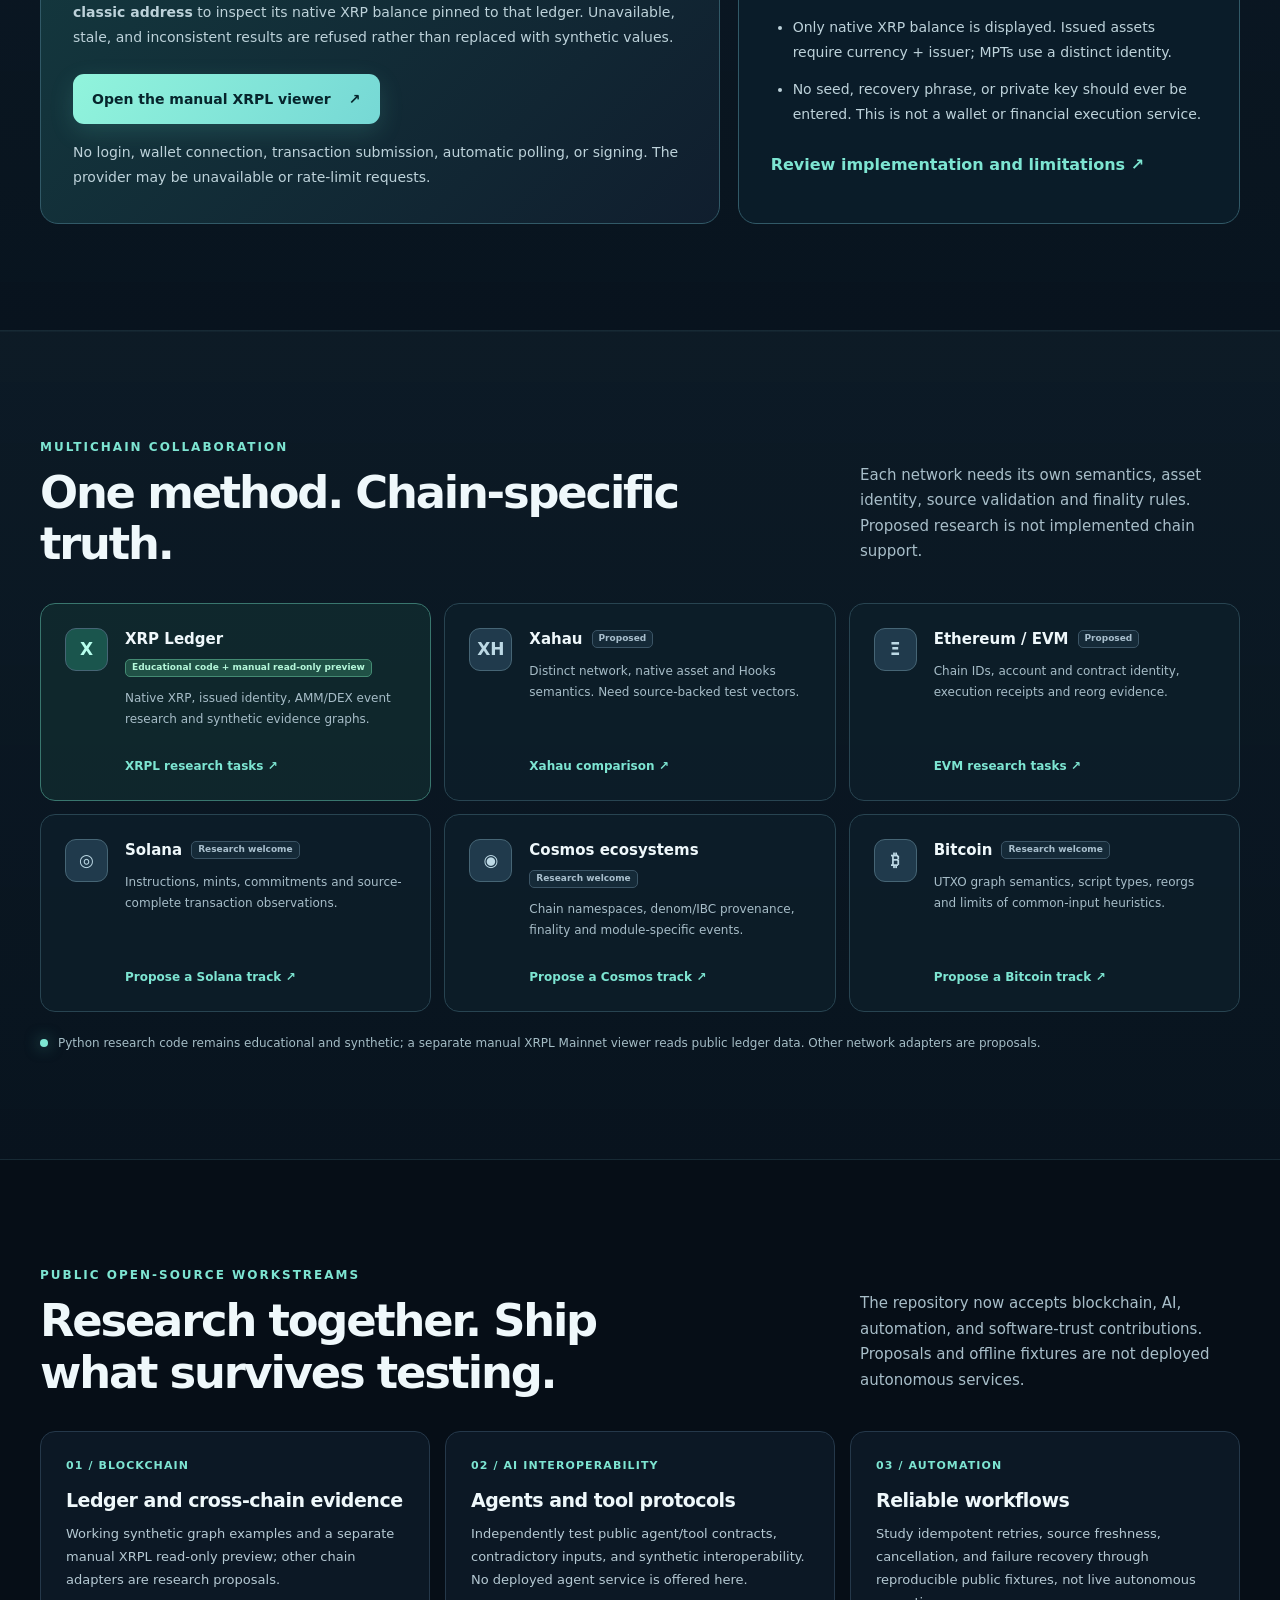
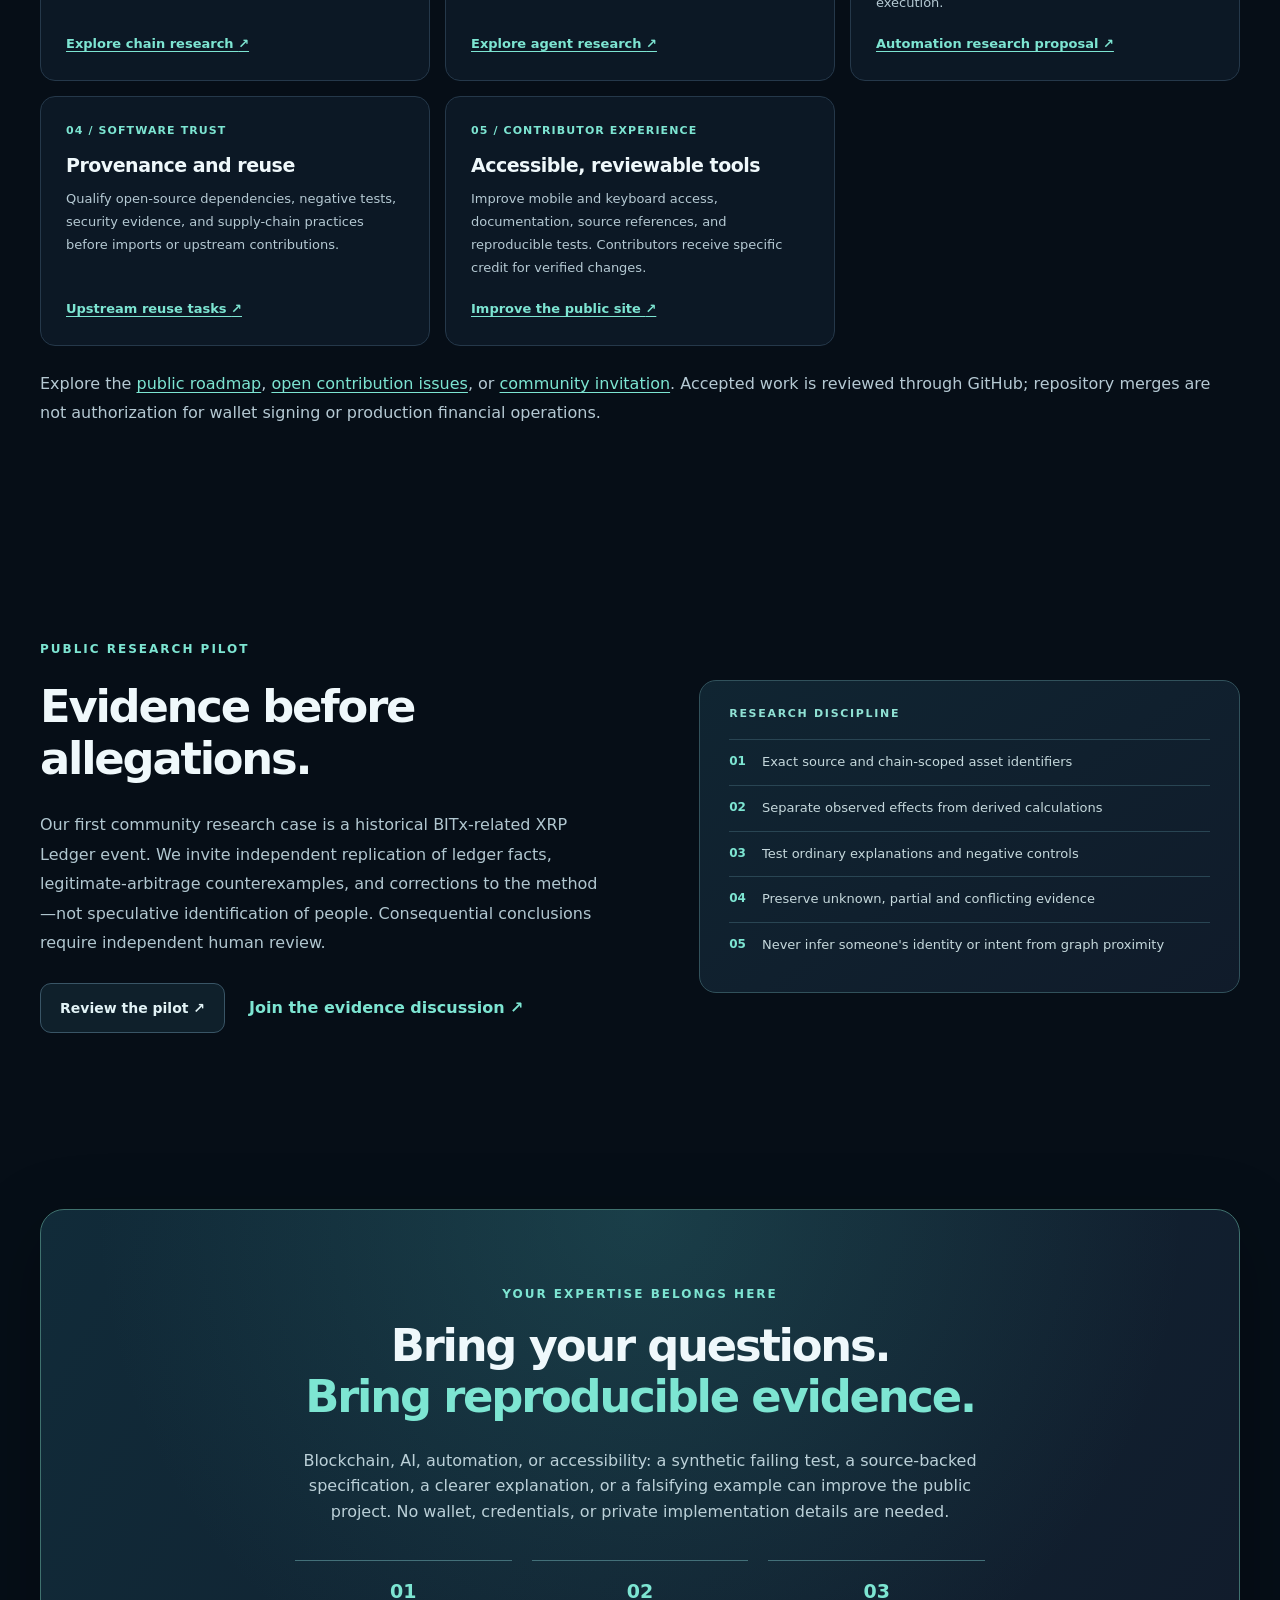
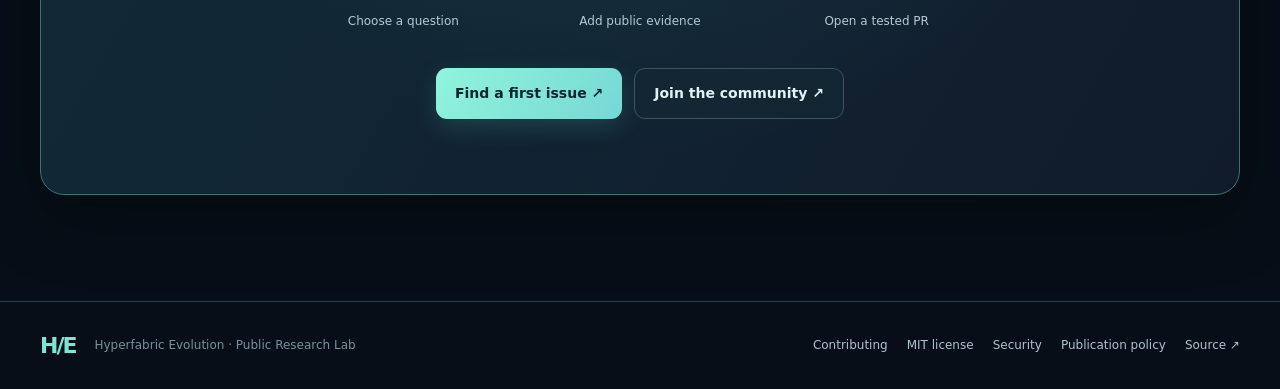
==== commit 1b94dc8e: "docs: expose synthetic source explorer from public homepage" ====
--- a/docs/index.html
+++ b/docs/index.html
@@ -22,6 +22,7 @@
     </a>
     <nav aria-label="Primary navigation" class="main-nav">
       <a href="#lab">Synthetic demo</a>
+      <a href="./source-explorer.html">Source explorer</a>
       <a href="#live-preview">Live XRPL</a>
       <a href="#research-tracks">Research tracks</a>
       <a href="#contribute">Contribute</a>
--- a/docs/site.css
+++ b/docs/site.css
@@ -31,7 +31,8 @@
 .skip-link { position: absolute; left: 12px; top: -80px; padding: 10px 16px; background: var(--mint); color: var(--bg); z-index: 999; font-weight: 800; }
 .skip-link:focus { top: 12px; }
 .ambient { position: absolute; pointer-events: none; border-radius: 50%; filter: blur(96px); opacity: .26; z-index: 0; }
-.ambient--one { width: 700px; height: 700px; background: radial-gradient(circle, #2c6c8c, transparent 65%); top: -220px; right: -240px; }
+/* Decorative glow must not expand the document scrollport. */
+.ambient--one { width: 700px; height: 700px; background: radial-gradient(circle, #2c6c8c, transparent 65%); top: -220px; right: 0; }
 .ambient--two { width: 620px; height: 620px; background: radial-gradient(circle, #382b8d, transparent 66%); top: 620px; left: -330px; opacity: .22; }
 .site-header { background: rgba(6, 14, 23, .88); border-bottom: 1px solid rgba(150, 210, 220, .1); backdrop-filter: blur(18px); position: sticky; top: 0; z-index: 50; }
 .nav-shell { min-height: 80px; display: flex; gap: 25px; align-items: center; justify-content: space-between; }
@@ -240,6 +241,10 @@
   .research-grid { grid-template-columns: 1fr; }
 }
 @media (max-width: 570px) {
+  /* Prevent long network-status badges from forcing horizontal scrolling. */
+  .network-card { min-width: 0; gap: 12px; padding: 18px; }
+  .network-card>div:last-child { min-width: 0; }
+  .network-state { white-space: normal; overflow-wrap: anywhere; }
   .main-nav { flex-wrap: wrap; justify-content: flex-start; }
   .main-nav a { padding: 5px 0; }
   .live-preview-panel, .live-preview-limits { padding: 22px 18px; }
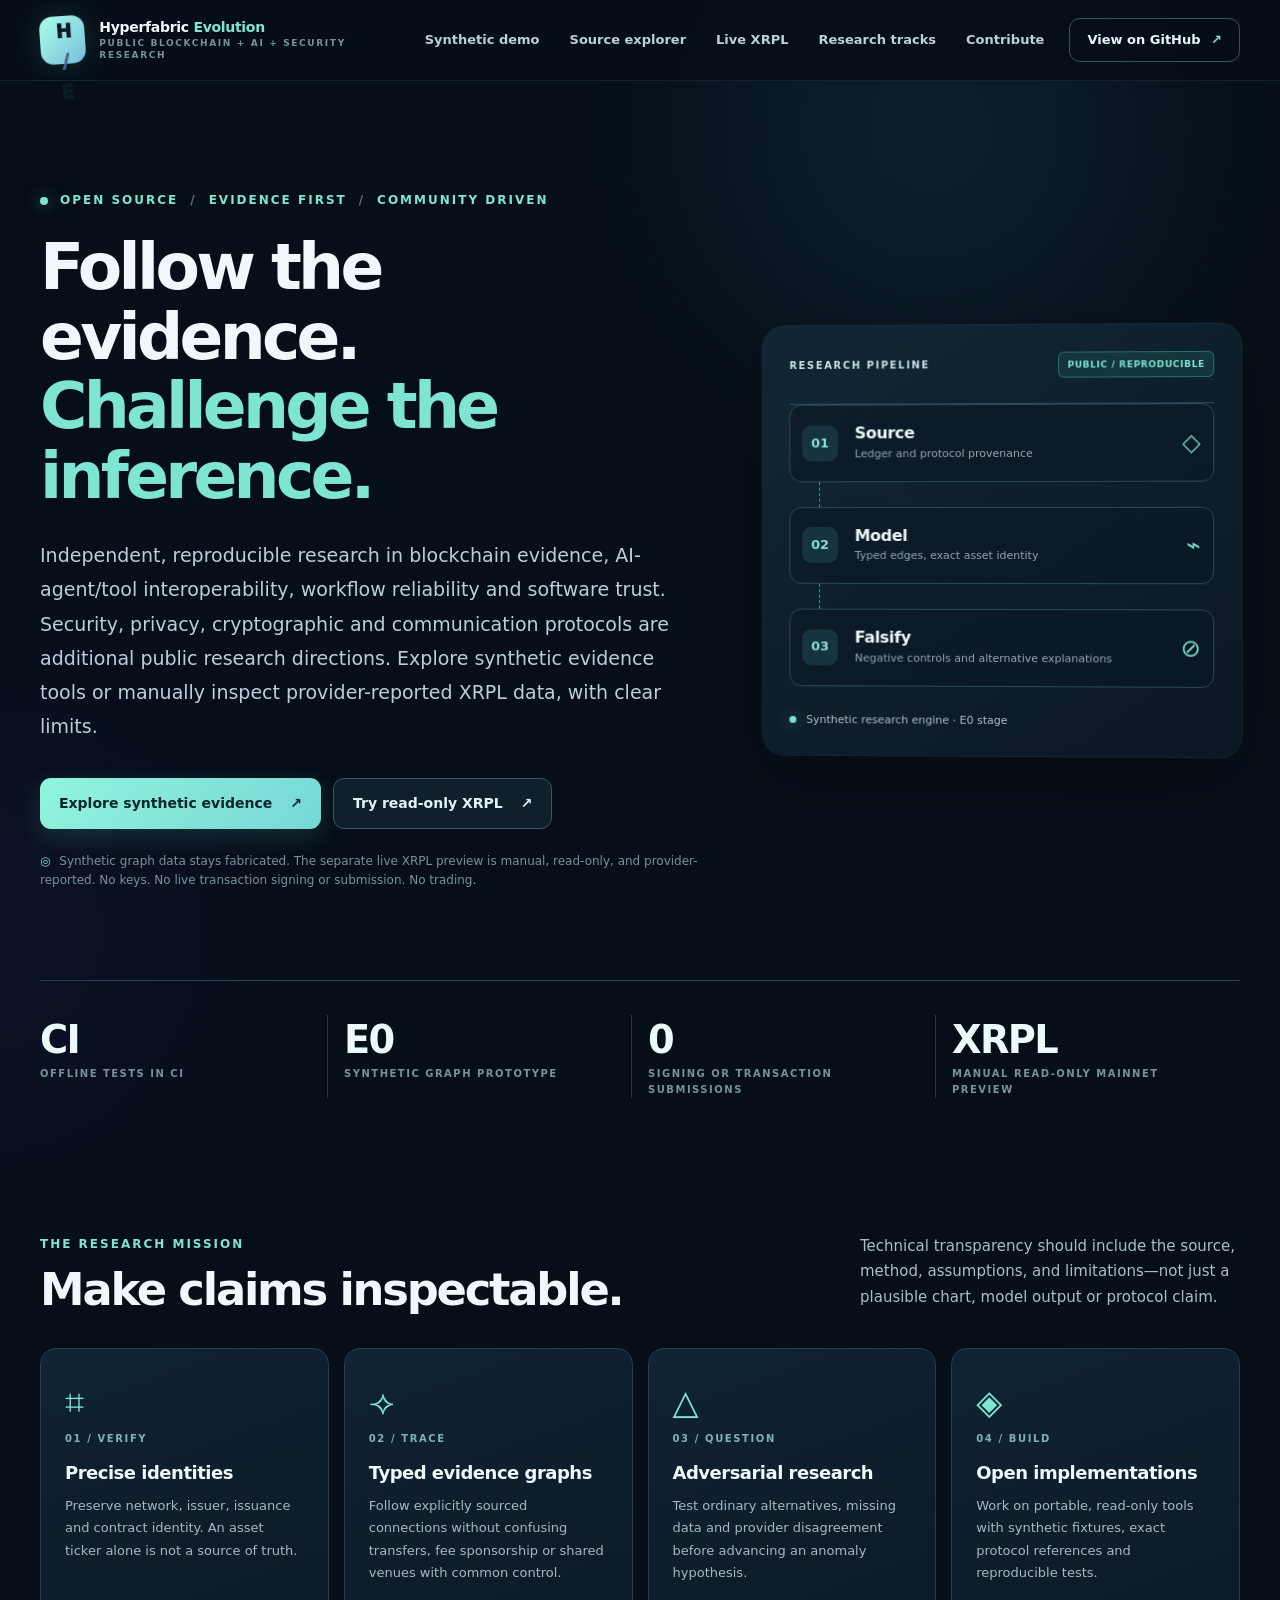
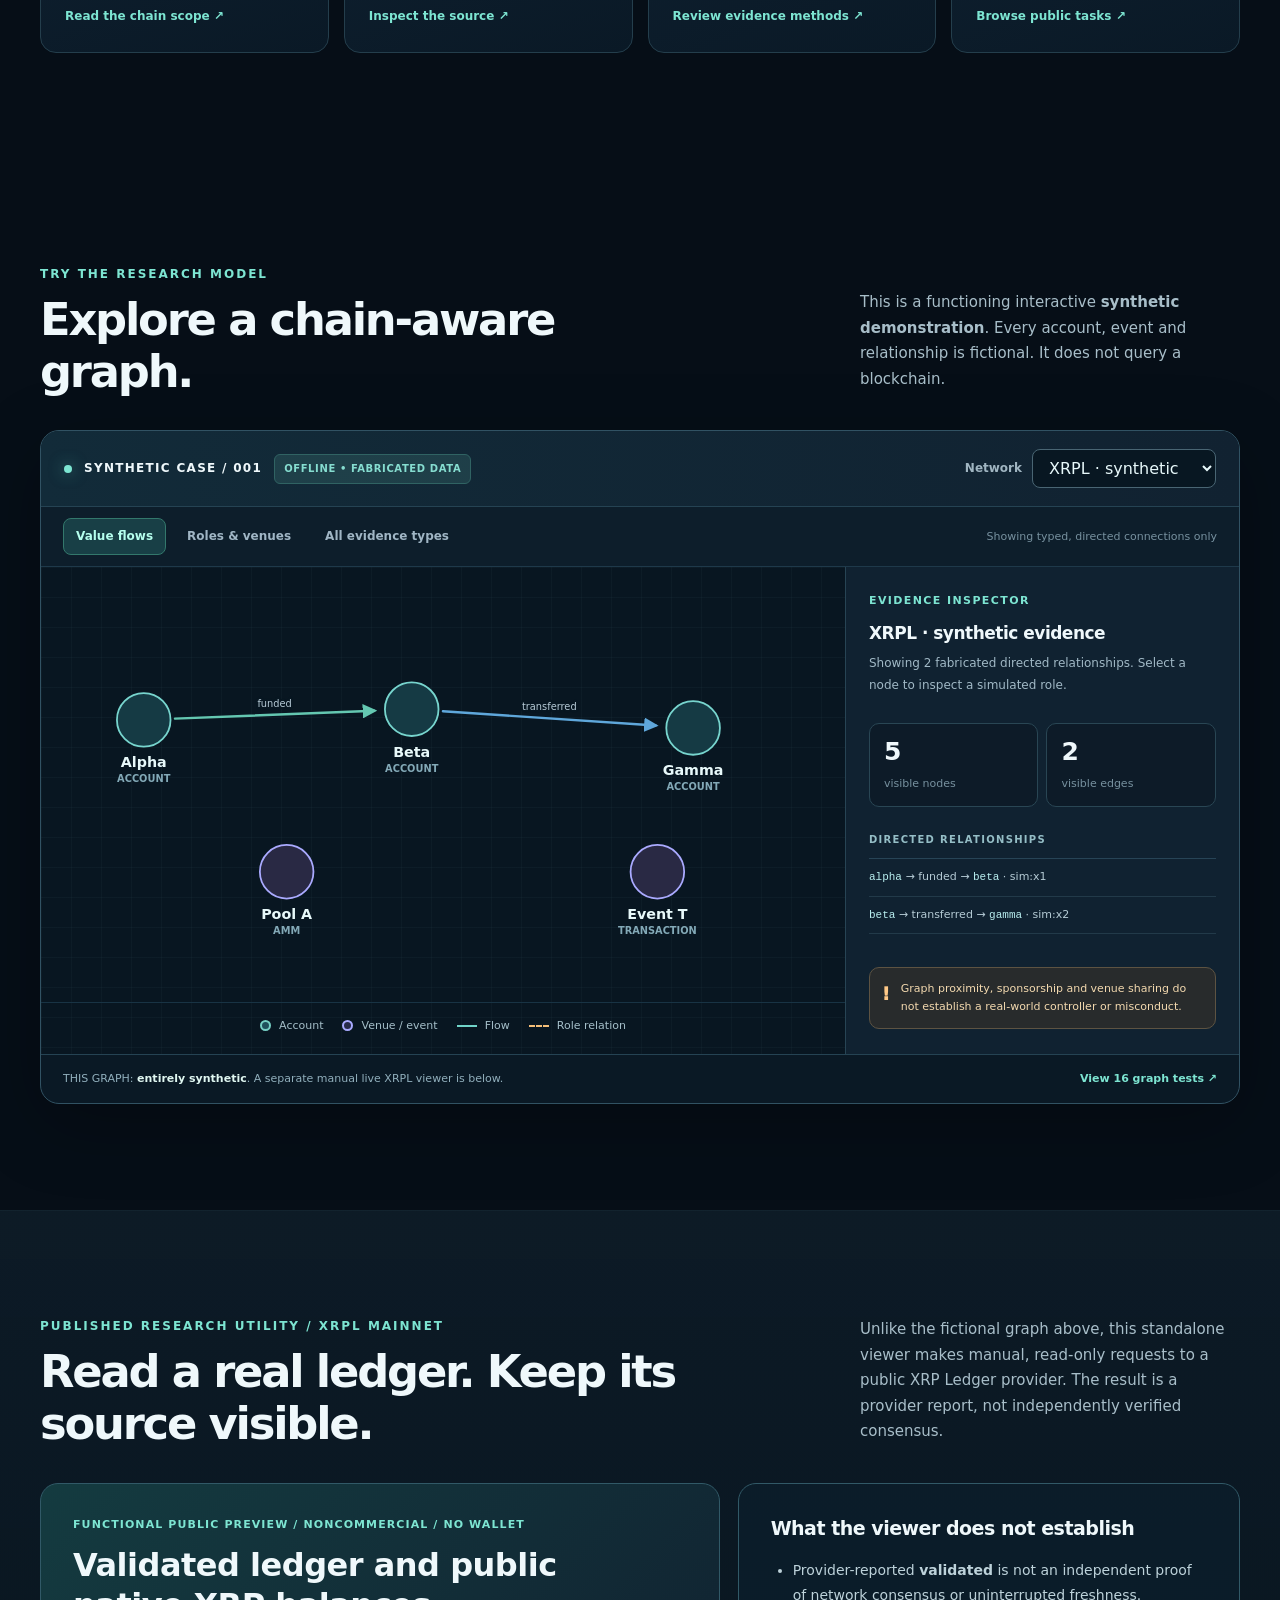
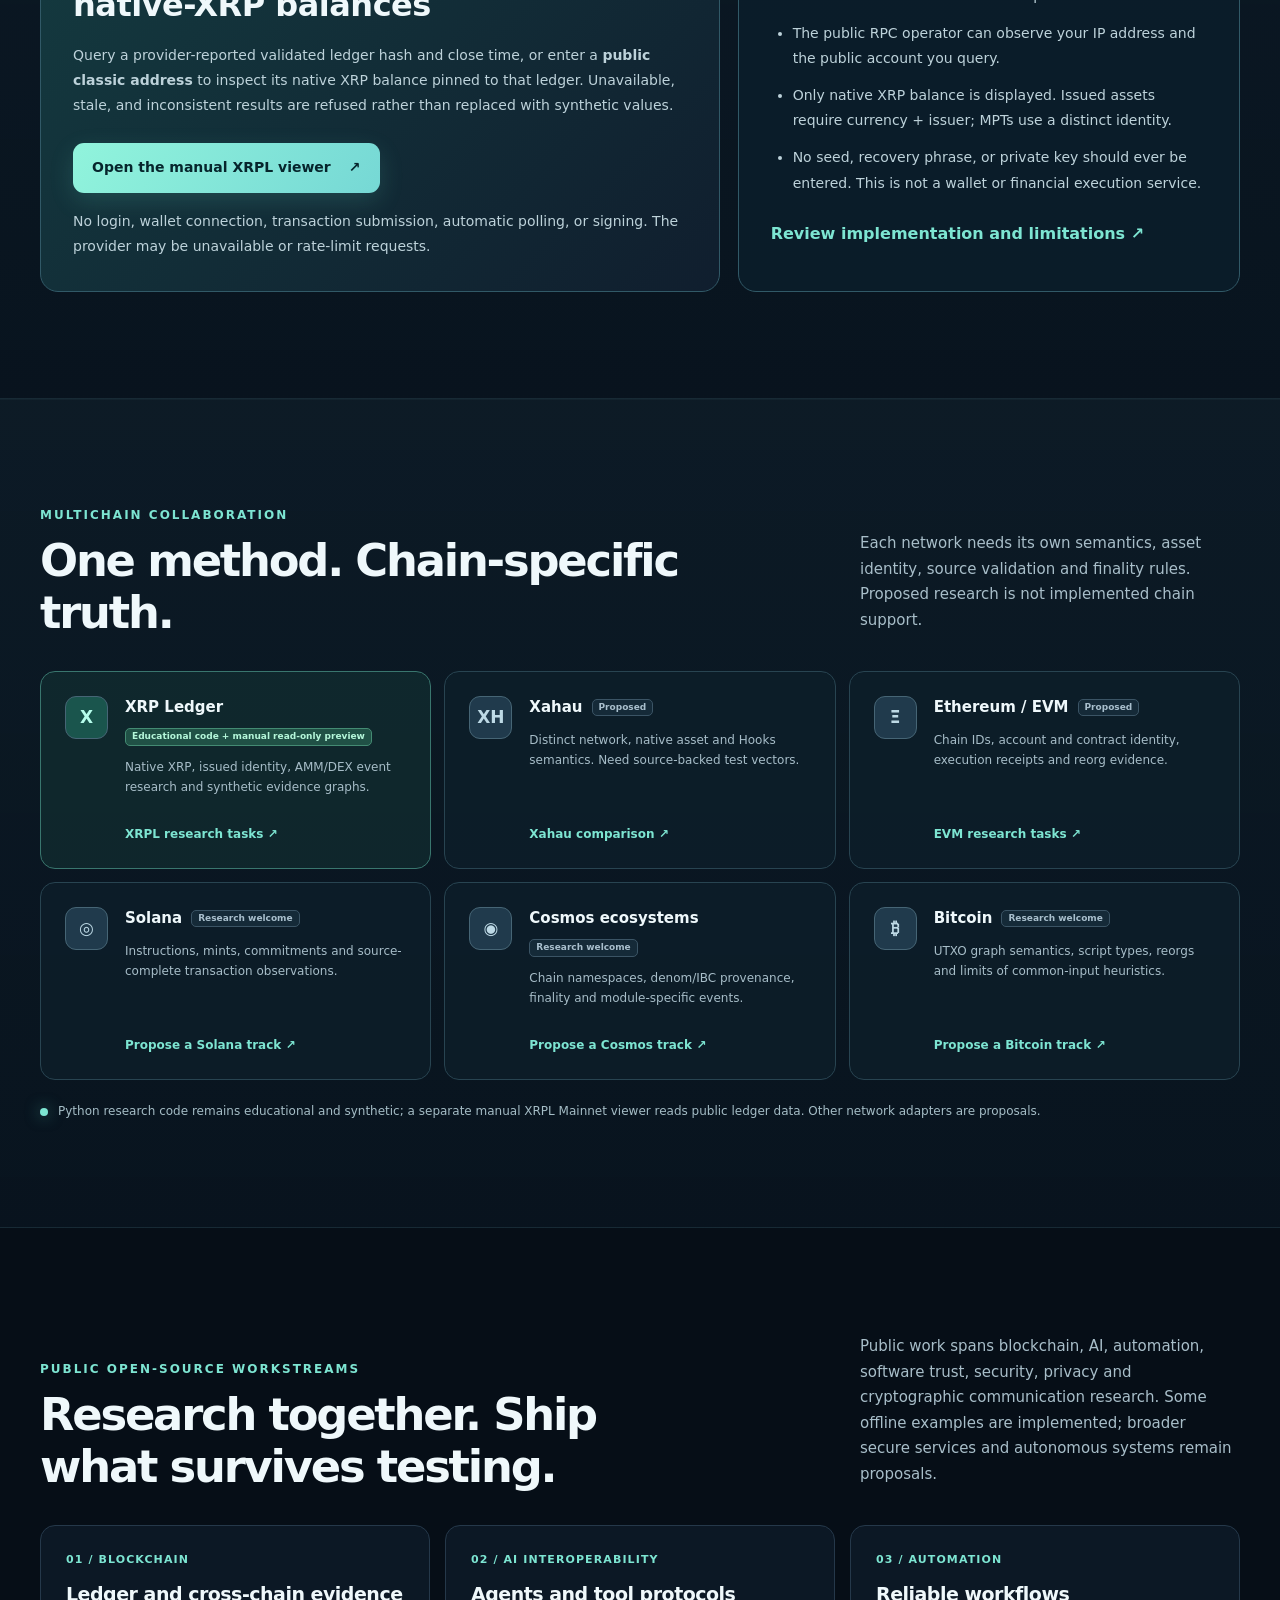
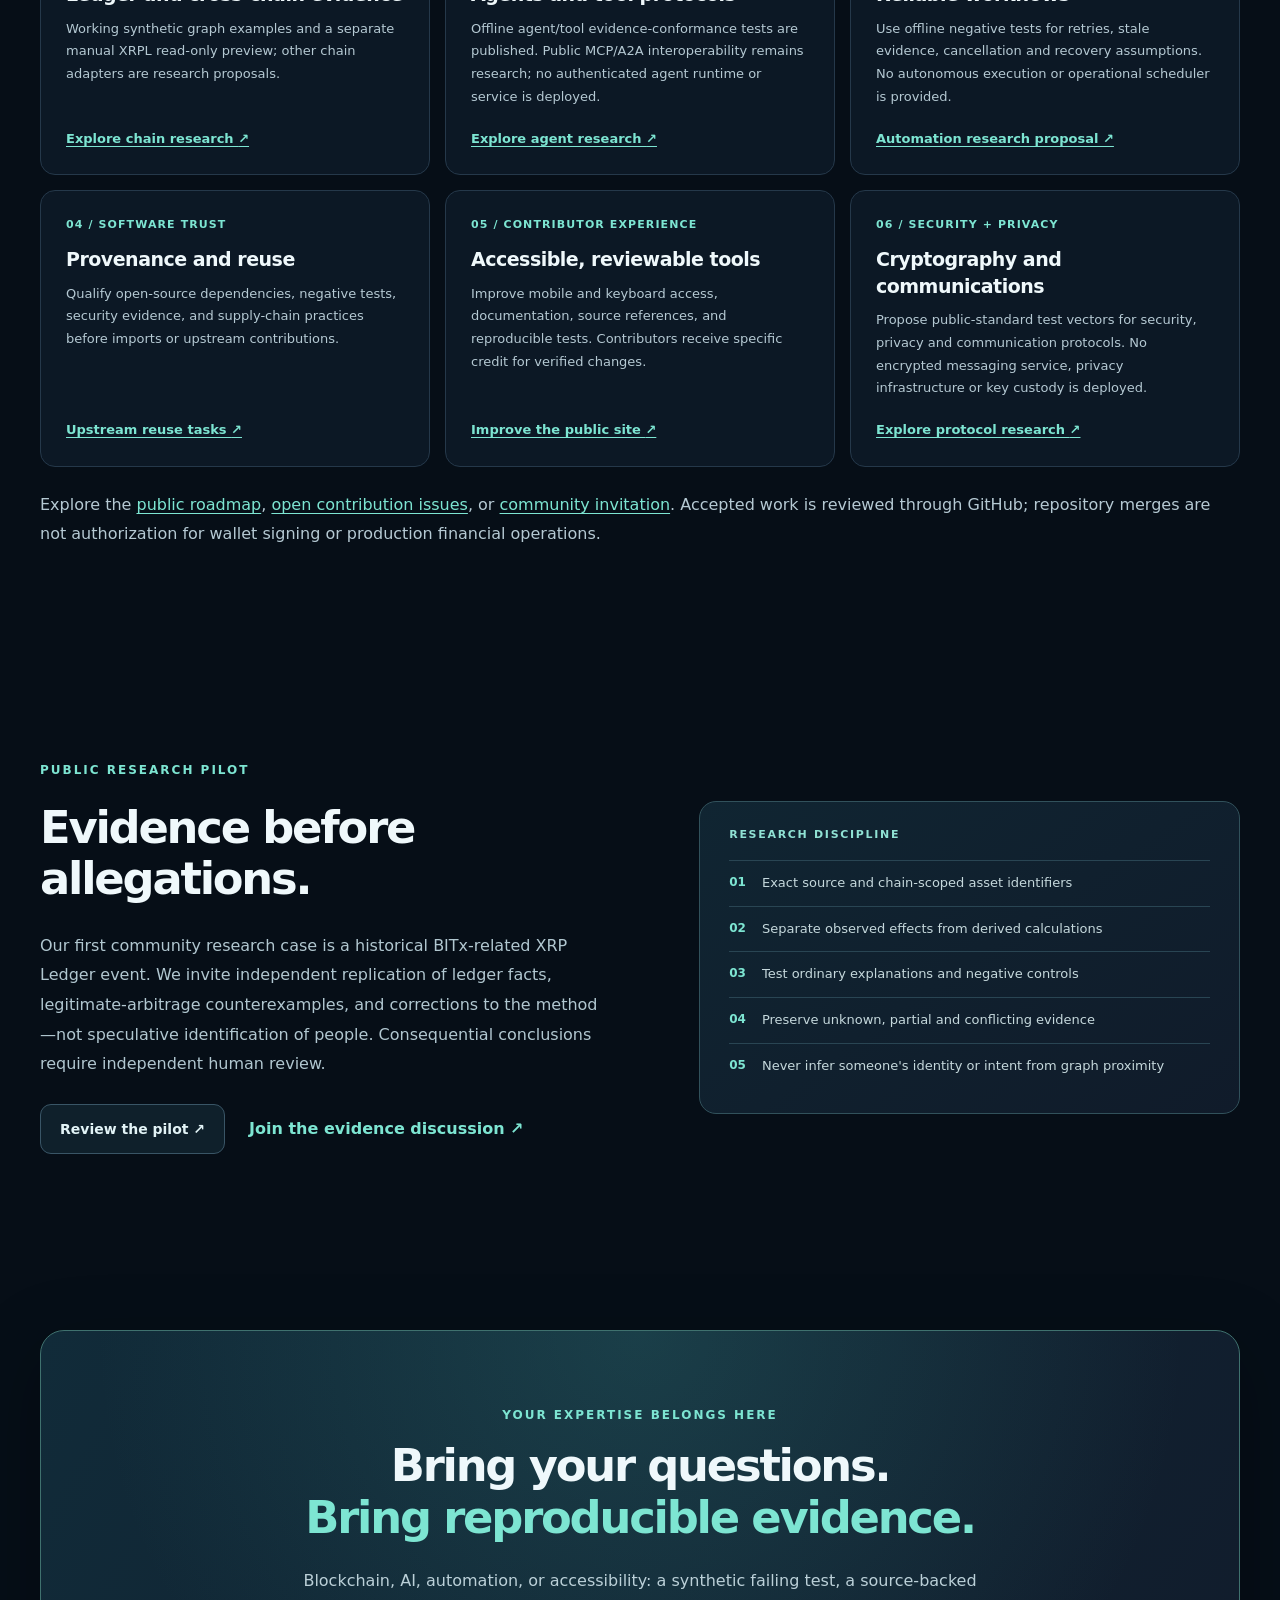
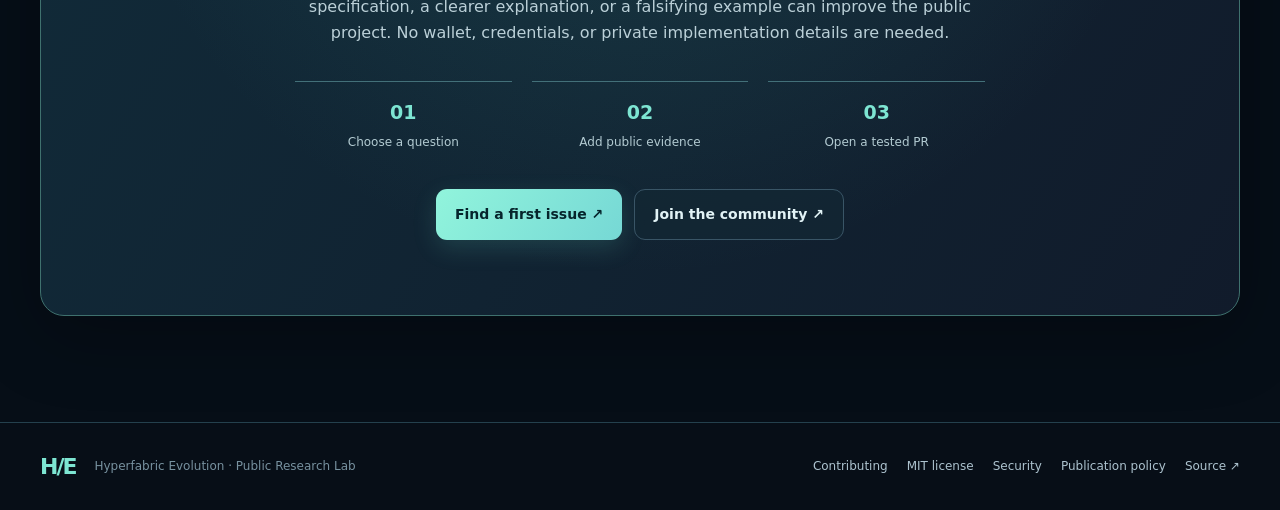
==== commit 12fdc586: "docs: clarify blockchain AI security privacy and communications research" ====
--- a/docs/index.html
+++ b/docs/index.html
@@ -4,8 +4,8 @@
   <meta charset="utf-8">
   <meta name="viewport" content="width=device-width, initial-scale=1">
   <meta name="color-scheme" content="dark">
-  <meta name="description" content="Hyperfabric Evolution is a public, evidence-first research lab for blockchain, AI-agent interoperability, automation reliability and software provenance. Try a synthetic evidence graph or a manual XRPL read-only preview.">
-  <title>Hyperfabric Evolution — Public Blockchain and AI Research Lab</title>
+  <meta name="description" content="Public open-source research in blockchain, AI-agent interoperability, automation, security, privacy, cryptographic and communication protocols, and verifiable software. Synthetic evidence tools and a manual XRPL read-only preview.">
+  <title>Hyperfabric Evolution — Blockchain, AI, Security and Verifiable Research</title>
   <link rel="stylesheet" href="site.css">
   <script src="site.js" defer></script>
 </head>
@@ -18,7 +18,7 @@
   <div class="container nav-shell">
     <a class="brand" href="#top" aria-label="Hyperfabric Evolution home">
       <span class="brand-mark" aria-hidden="true">H<span>/</span>E</span>
-      <span class="brand-name">Hyperfabric <strong>Evolution</strong><small>PUBLIC BLOCKCHAIN + AI RESEARCH</small></span>
+      <span class="brand-name">Hyperfabric <strong>Evolution</strong><small>PUBLIC BLOCKCHAIN + AI + SECURITY RESEARCH</small></span>
     </a>
     <nav aria-label="Primary navigation" class="main-nav">
       <a href="#lab">Synthetic demo</a>
@@ -37,7 +37,7 @@
       <div class="hero-copy">
         <div class="eyebrow"><span class="pulse" aria-hidden="true"></span> OPEN SOURCE <span class="eyebrow-divider">/</span> EVIDENCE FIRST <span class="eyebrow-divider">/</span> COMMUNITY DRIVEN</div>
         <h1>Follow the evidence.<br><em>Challenge the inference.</em></h1>
-        <p class="lead">Independent, reproducible research across blockchain protocols, AI-agent interoperability, reliable automation, and software provenance. Explore a fabricated evidence graph or manually inspect public XRPL Mainnet data. Both show their limits.</p>
+        <p class="lead">Independent, reproducible research in blockchain evidence, AI-agent/tool interoperability, workflow reliability and software trust. Security, privacy, cryptographic and communication protocols are additional public research directions. Explore synthetic evidence tools or manually inspect provider-reported XRPL data, with clear limits.</p>
         <div class="hero-actions">
           <a class="button button--primary" href="#lab">Explore synthetic evidence <span aria-hidden="true">↗</span></a>
           <a class="button button--secondary" href="#live-preview">Try read-only XRPL <span aria-hidden="true">↗</span></a>
@@ -64,7 +64,7 @@
 
   <section class="section section--compact" id="mission">
     <div class="container">
-      <div class="section-heading"><div><p class="kicker">THE RESEARCH MISSION</p><h2>Make claims inspectable.</h2></div><p>Blockchain transparency should include the method, its assumptions, and its limits—not just a chart or an automated label.</p></div>
+      <div class="section-heading"><div><p class="kicker">THE RESEARCH MISSION</p><h2>Make claims inspectable.</h2></div><p>Technical transparency should include the source, method, assumptions, and limitations—not just a plausible chart, model output or protocol claim.</p></div>
       <div class="four-grid">
         <article class="feature-card">
           <span class="feature-glyph" aria-hidden="true">⌗</span><p class="feature-id">01 / VERIFY</p>
@@ -180,14 +180,15 @@
     <div class="container">
       <div class="section-heading">
         <div><p class="kicker">PUBLIC OPEN-SOURCE WORKSTREAMS</p><h2 id="research-tracks-title">Research together. Ship what survives testing.</h2></div>
-        <p>The repository now accepts blockchain, AI, automation, and software-trust contributions. Proposals and offline fixtures are not deployed autonomous services.</p>
+        <p>Public work spans blockchain, AI, automation, software trust, security, privacy and cryptographic communication research. Some offline examples are implemented; broader secure services and autonomous systems remain proposals.</p>
       </div>
       <div class="track-grid">
         <article class="track-card"><p class="track-number">01 / BLOCKCHAIN</p><h3>Ledger and cross-chain evidence</h3><p>Working synthetic graph examples and a separate manual XRPL read-only preview; other chain adapters are research proposals.</p><a href="https://github.com/Footloose9/hyperfabric-evolution/blob/main/docs/COMMUNITY_TRACKS.md">Explore chain research <span aria-hidden="true">↗</span></a></article>
-        <article class="track-card"><p class="track-number">02 / AI INTEROPERABILITY</p><h3>Agents and tool protocols</h3><p>Independently test public agent/tool contracts, contradictory inputs, and synthetic interoperability. No deployed agent service is offered here.</p><a href="https://github.com/Footloose9/hyperfabric-evolution/blob/main/docs/AI_AUTOMATION_RESEARCH.md">Explore agent research <span aria-hidden="true">↗</span></a></article>
-        <article class="track-card"><p class="track-number">03 / AUTOMATION</p><h3>Reliable workflows</h3><p>Study idempotent retries, source freshness, cancellation, and failure recovery through reproducible public fixtures, not live autonomous execution.</p><a href="https://github.com/Footloose9/hyperfabric-evolution/blob/main/docs/AI_AUTOMATION_RESEARCH.md">Automation research proposal <span aria-hidden="true">↗</span></a></article>
+        <article class="track-card"><p class="track-number">02 / AI INTEROPERABILITY</p><h3>Agents and tool protocols</h3><p>Offline agent/tool evidence-conformance tests are published. Public MCP/A2A interoperability remains research; no authenticated agent runtime or service is deployed.</p><a href="https://github.com/Footloose9/hyperfabric-evolution/blob/main/docs/AI_AUTOMATION_RESEARCH.md">Explore agent research <span aria-hidden="true">↗</span></a></article>
+        <article class="track-card"><p class="track-number">03 / AUTOMATION</p><h3>Reliable workflows</h3><p>Use offline negative tests for retries, stale evidence, cancellation and recovery assumptions. No autonomous execution or operational scheduler is provided.</p><a href="https://github.com/Footloose9/hyperfabric-evolution/blob/main/docs/AI_AUTOMATION_RESEARCH.md">Automation research proposal <span aria-hidden="true">↗</span></a></article>
         <article class="track-card"><p class="track-number">04 / SOFTWARE TRUST</p><h3>Provenance and reuse</h3><p>Qualify open-source dependencies, negative tests, security evidence, and supply-chain practices before imports or upstream contributions.</p><a href="https://github.com/Footloose9/hyperfabric-evolution/issues/33">Upstream reuse tasks <span aria-hidden="true">↗</span></a></article>
         <article class="track-card"><p class="track-number">05 / CONTRIBUTOR EXPERIENCE</p><h3>Accessible, reviewable tools</h3><p>Improve mobile and keyboard access, documentation, source references, and reproducible tests. Contributors receive specific credit for verified changes.</p><a href="https://github.com/Footloose9/hyperfabric-evolution/issues/30">Improve the public site <span aria-hidden="true">↗</span></a></article>
+        <article class="track-card"><p class="track-number">06 / SECURITY + PRIVACY</p><h3>Cryptography and communications</h3><p>Propose public-standard test vectors for security, privacy and communication protocols. No encrypted messaging service, privacy infrastructure or key custody is deployed.</p><a href="https://github.com/Footloose9/hyperfabric-evolution/blob/main/docs/COMMUNITY_TRACKS.md">Explore protocol research <span aria-hidden="true">↗</span></a></article>
       </div>
       <p class="track-next">Explore the <a href="https://github.com/Footloose9/hyperfabric-evolution/blob/main/ROADMAP.md">public roadmap</a>, <a href="https://github.com/Footloose9/hyperfabric-evolution/issues">open contribution issues</a>, or <a href="https://github.com/Footloose9/hyperfabric-evolution/discussions/34">community invitation</a>. Accepted work is reviewed through GitHub; repository merges are not authorization for wallet signing or production financial operations.</p>
     </div>
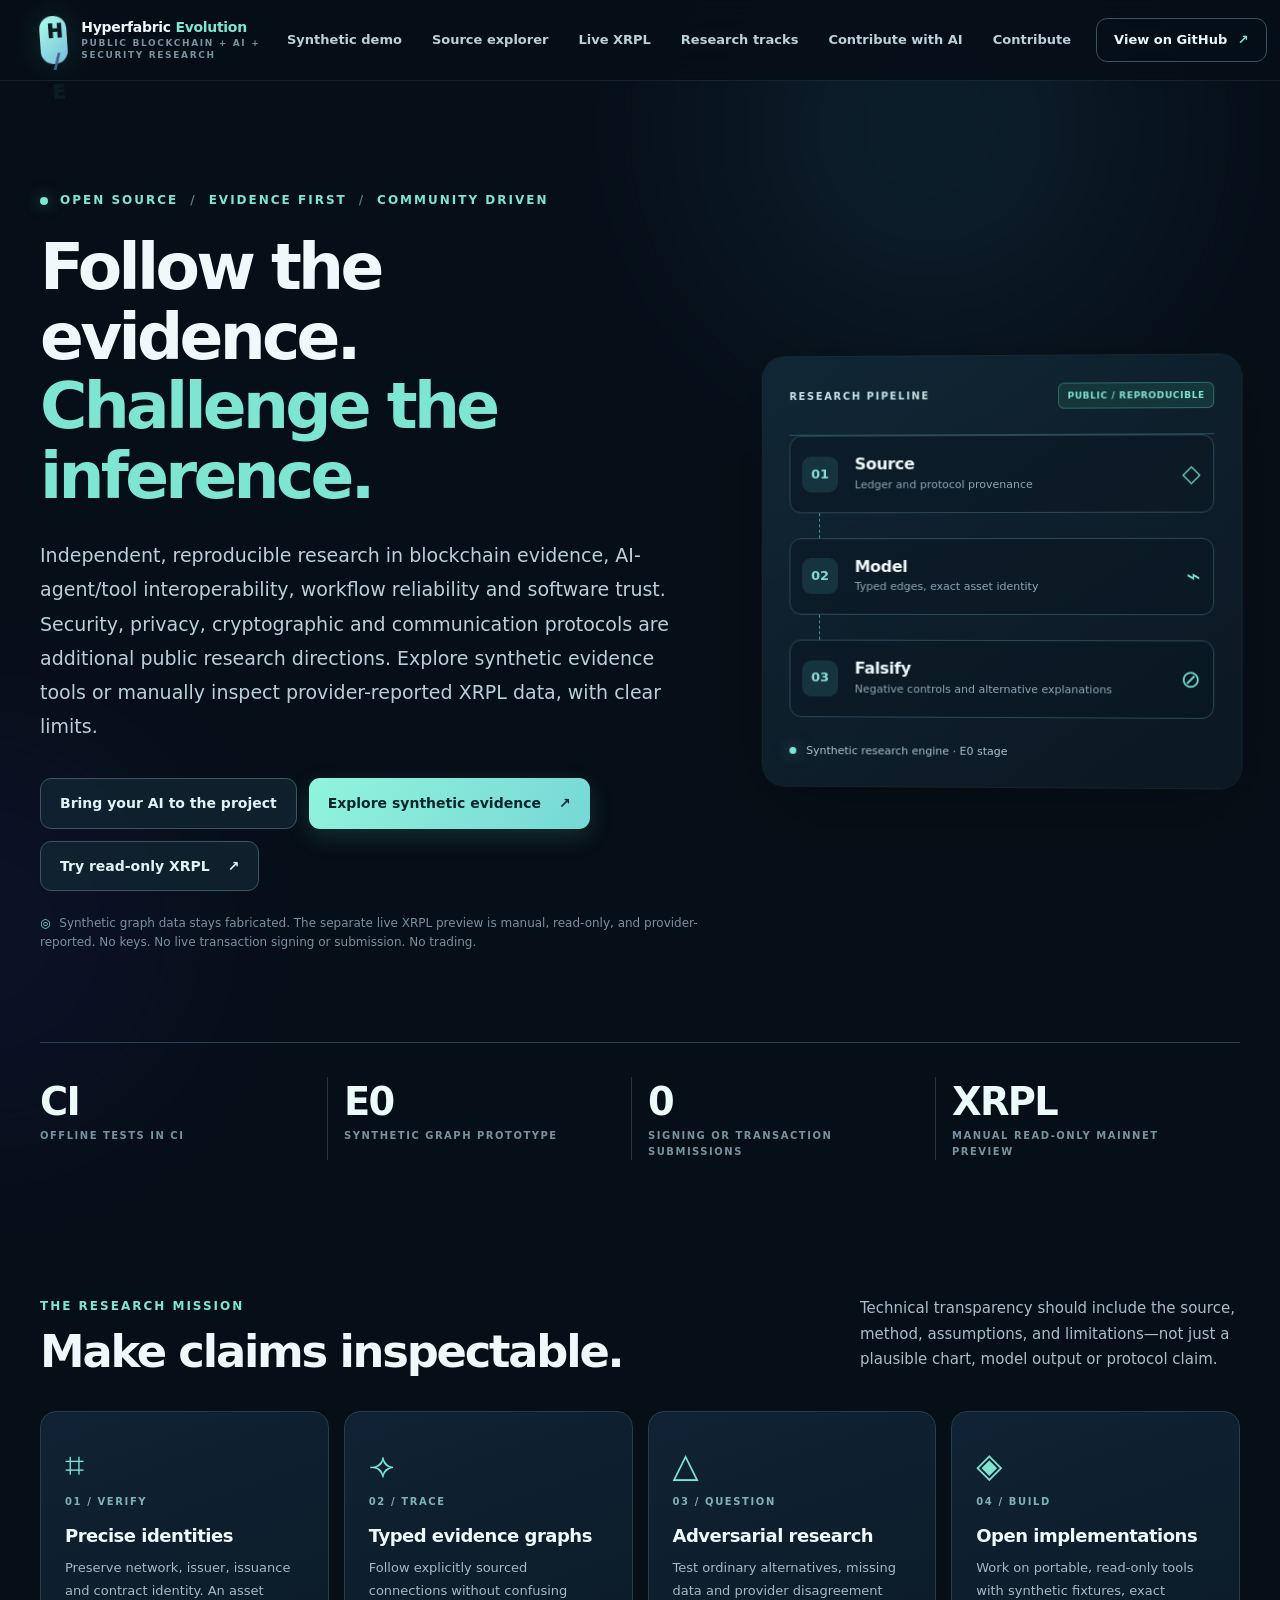
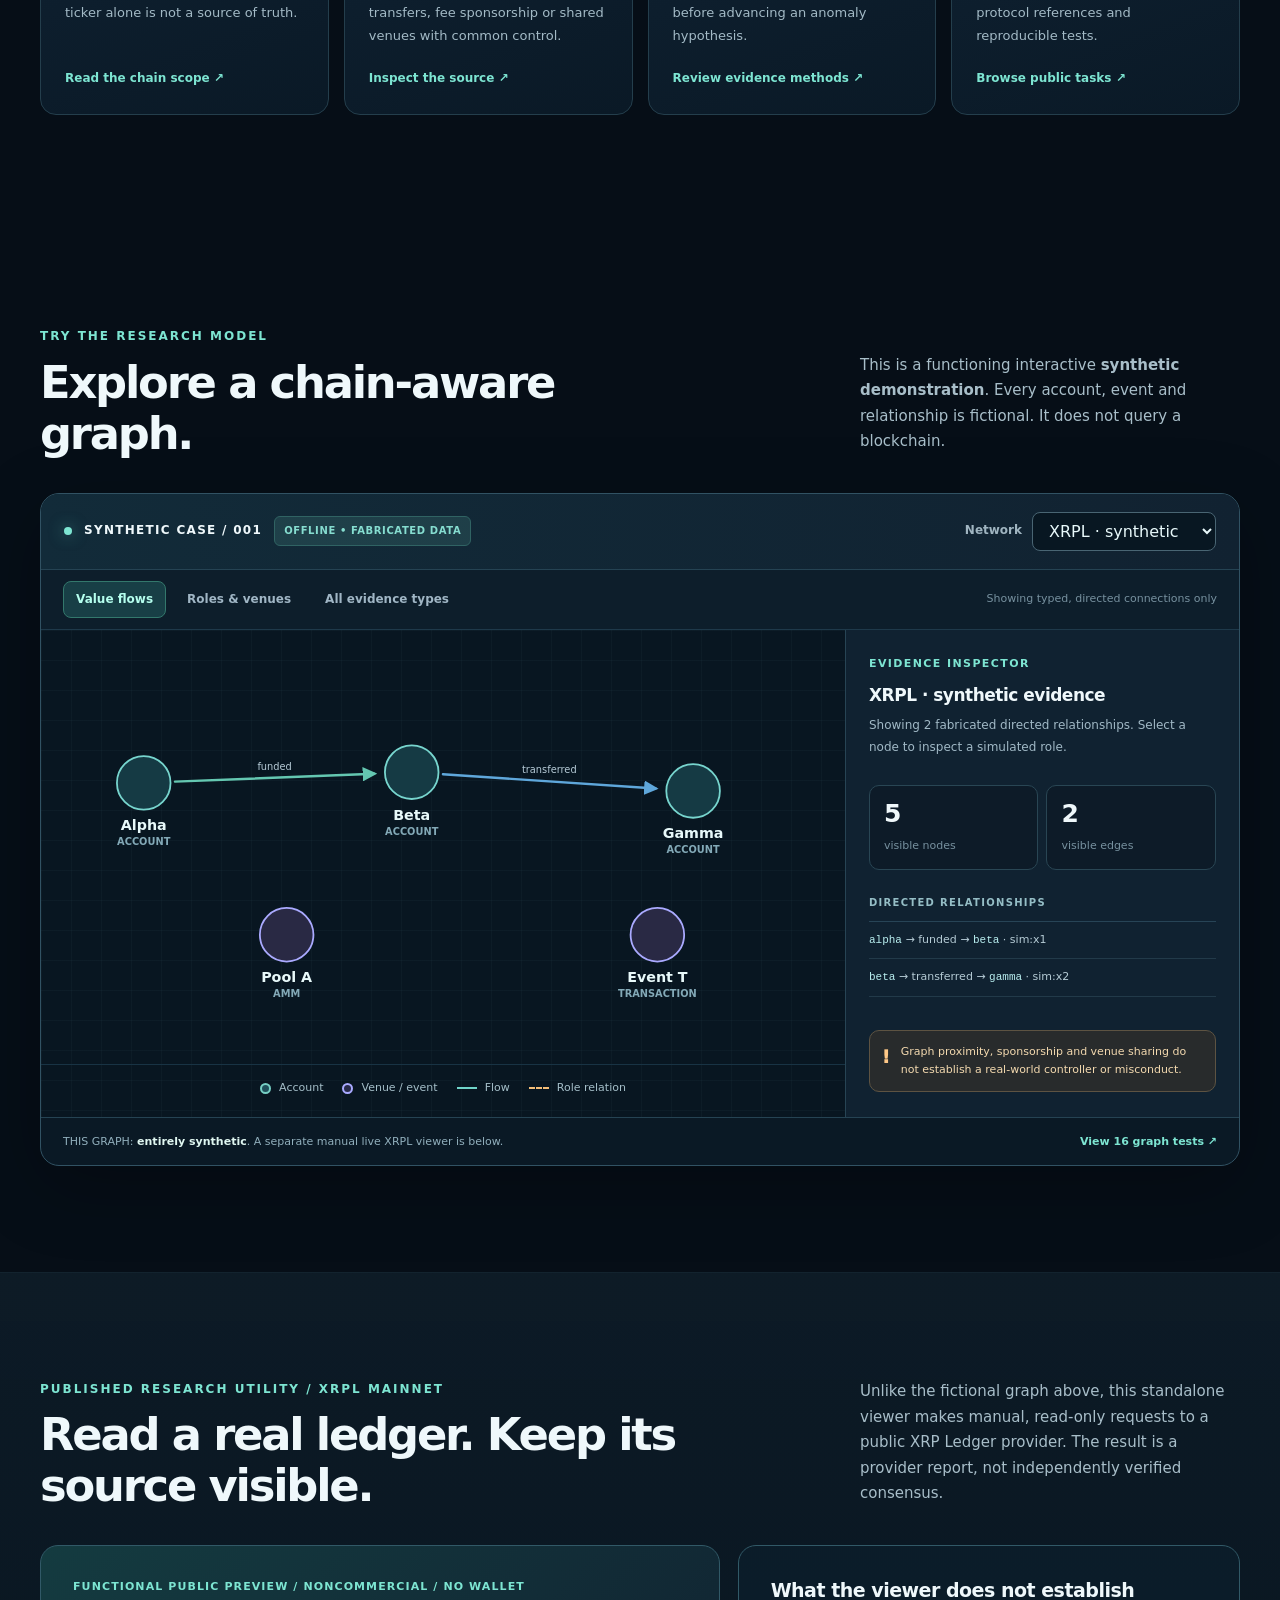
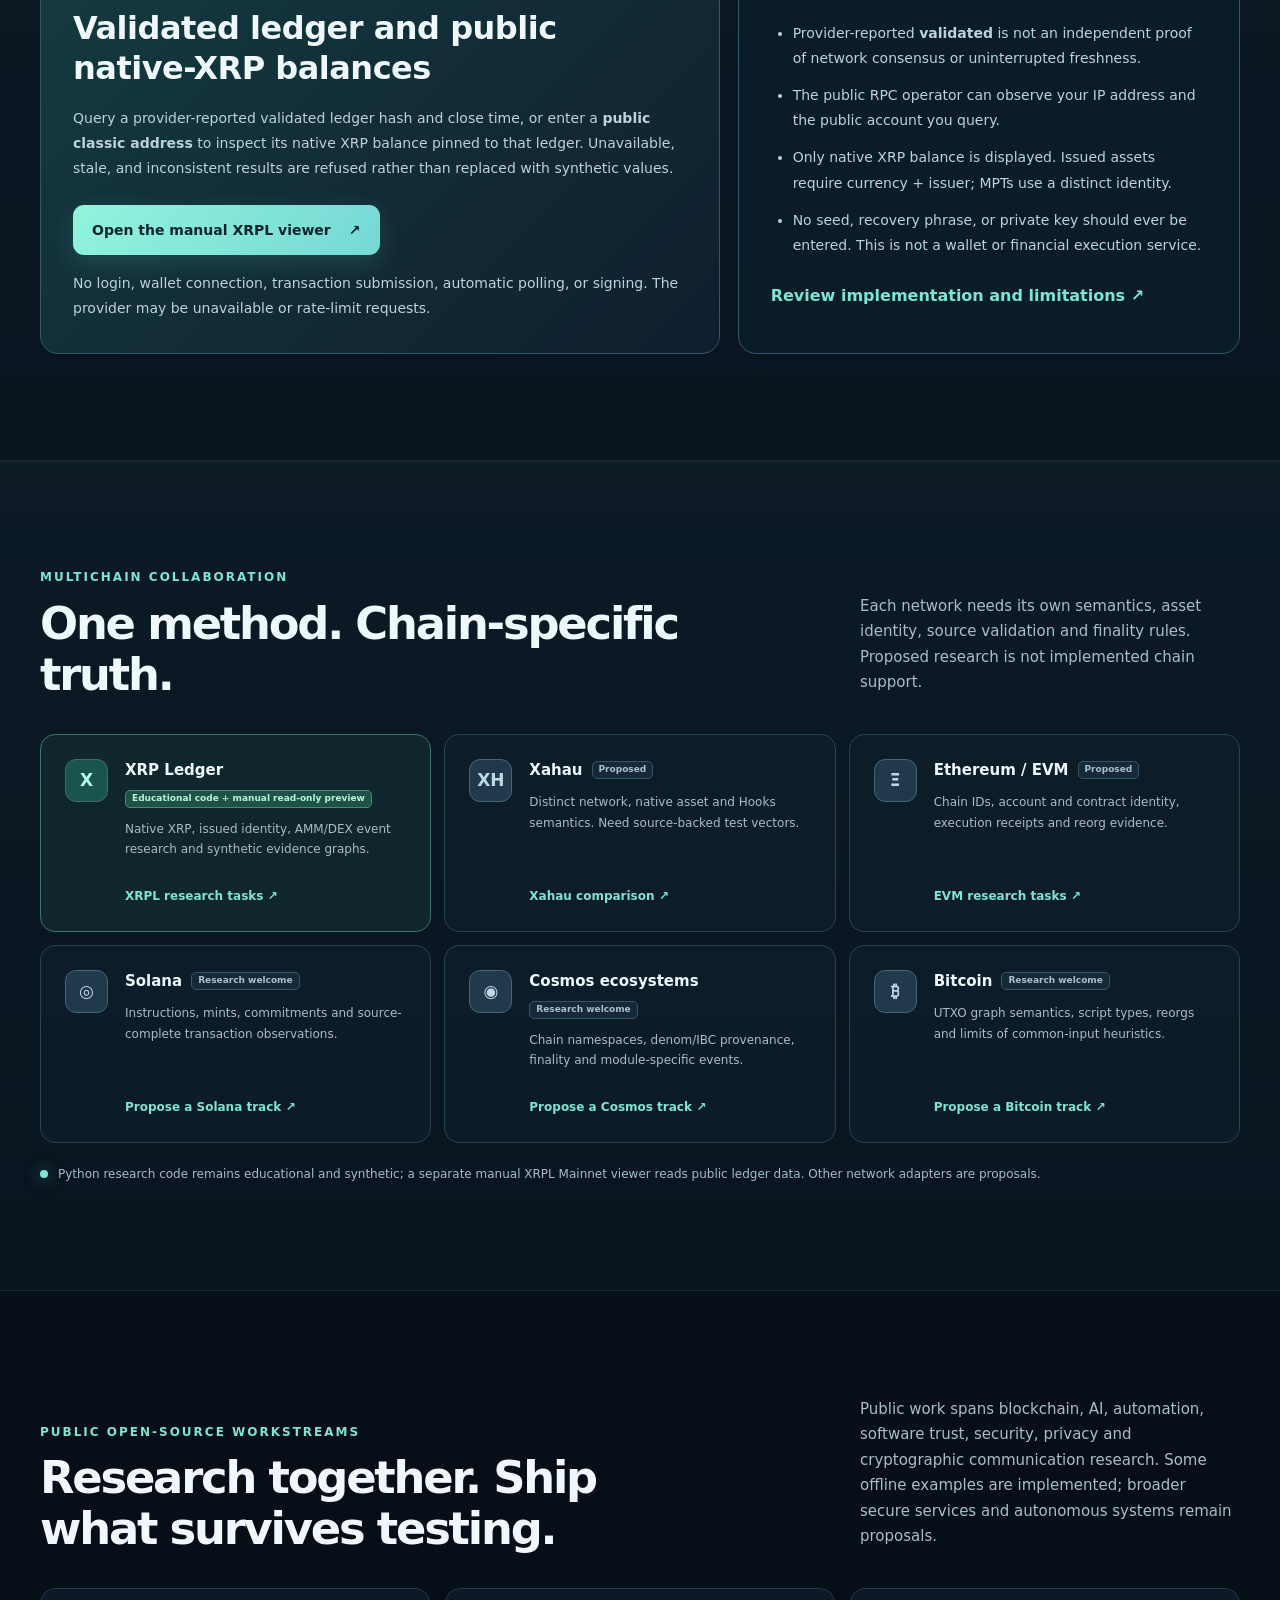
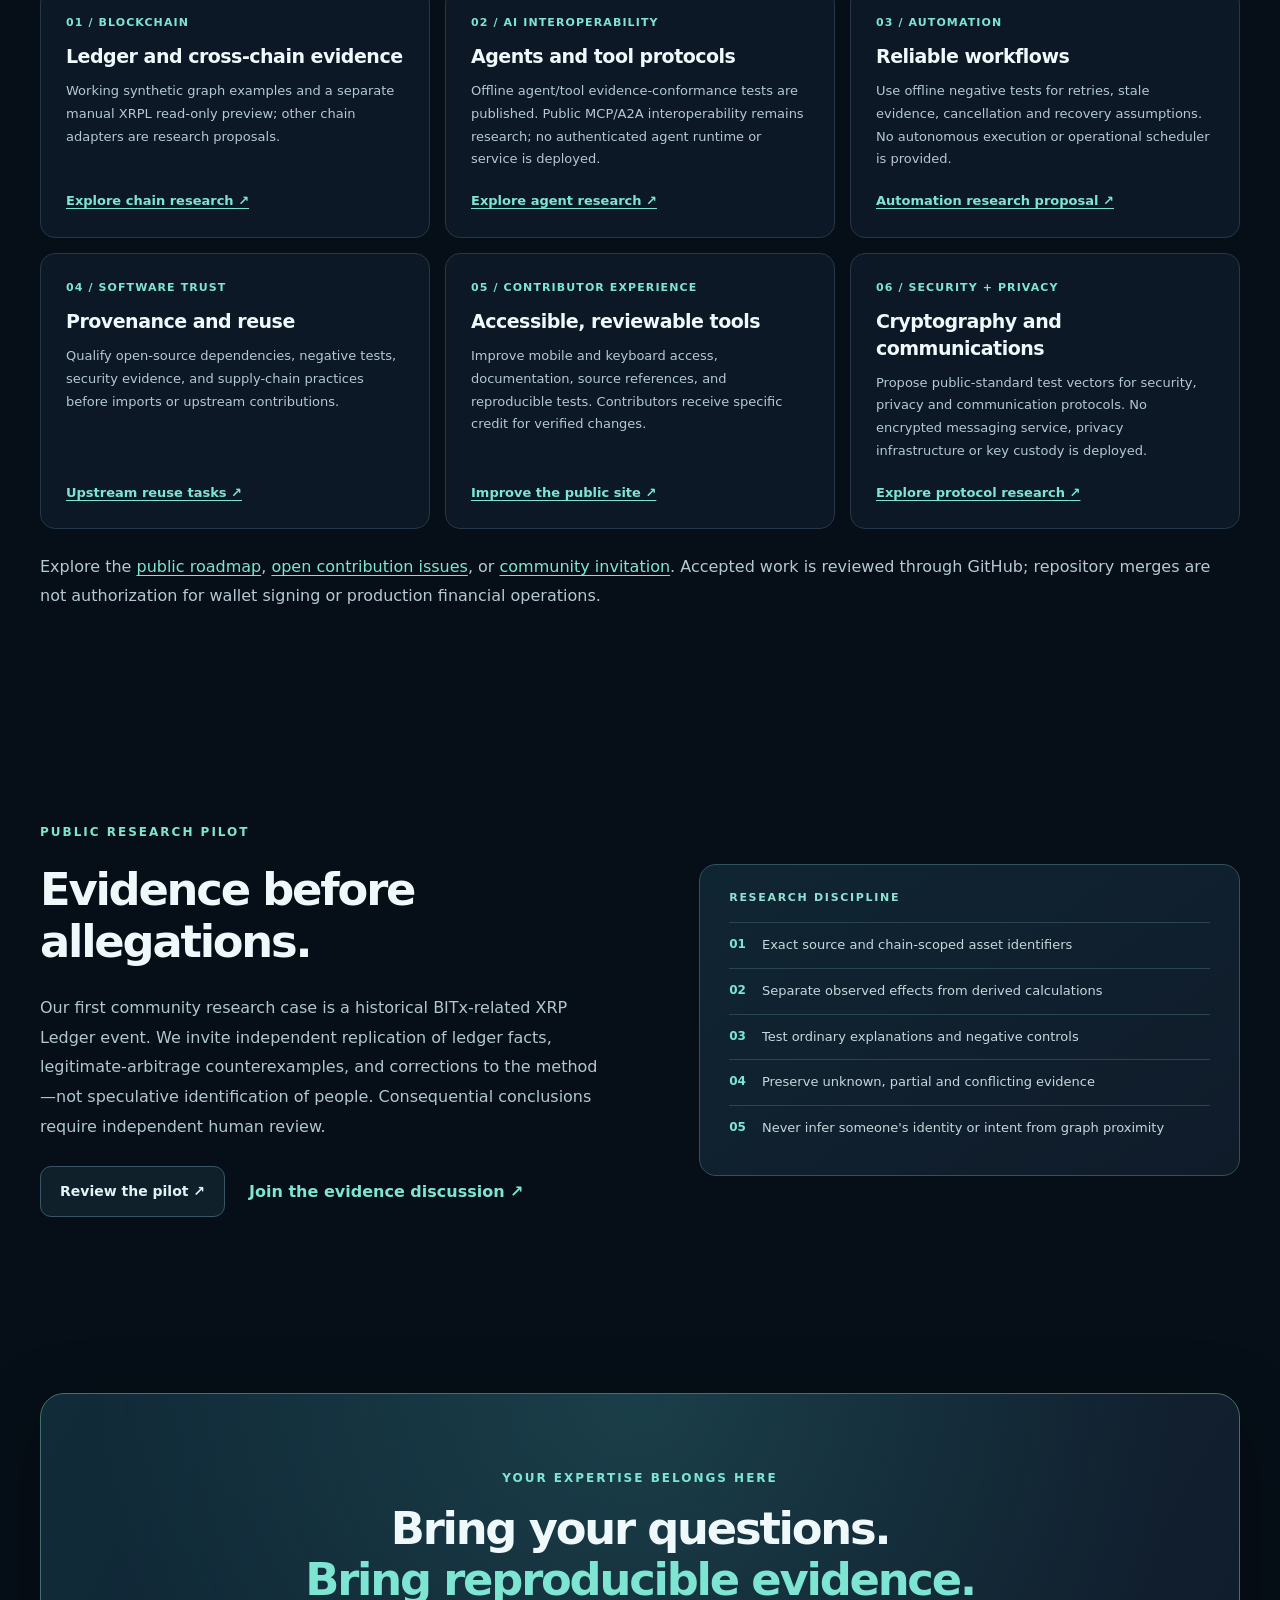
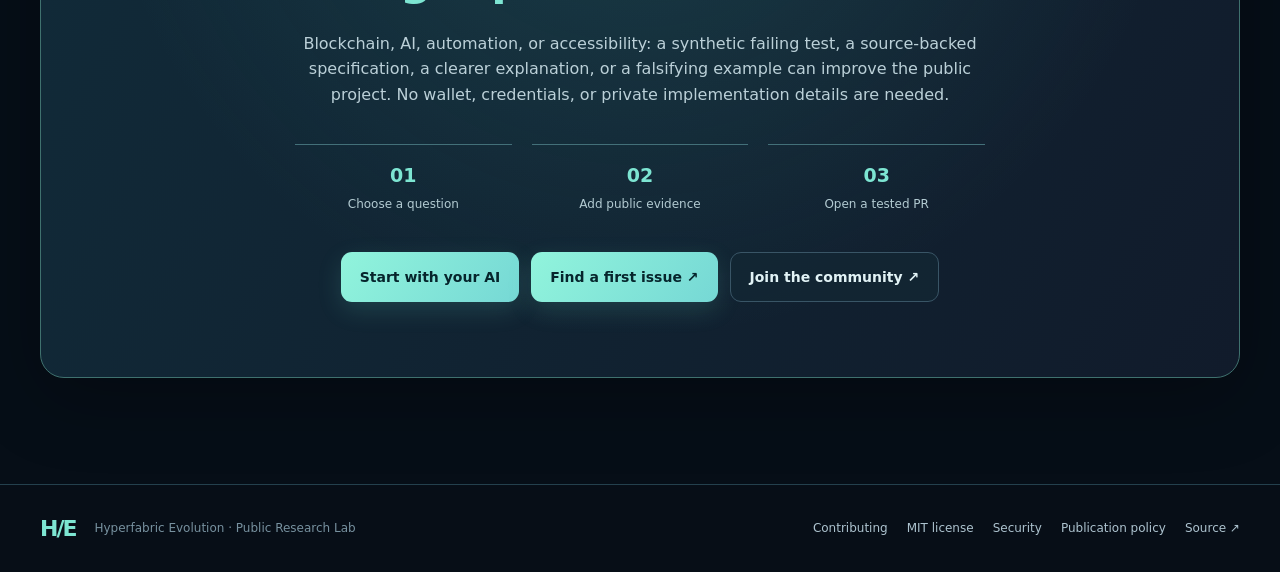
==== commit ea12bad0: "feat: add consent-gated AI contributor quickstart" ====
--- a/docs/index.html
+++ b/docs/index.html
@@ -25,6 +25,7 @@
       <a href="./source-explorer.html">Source explorer</a>
       <a href="#live-preview">Live XRPL</a>
       <a href="#research-tracks">Research tracks</a>
+      <a href="./ai-contribute.html">Contribute with AI</a>
       <a href="#contribute">Contribute</a>
     </nav>
     <a class="nav-github" href="https://github.com/Footloose9/hyperfabric-evolution" rel="noopener noreferrer">View on GitHub <span aria-hidden="true">↗</span></a>
@@ -39,6 +40,7 @@
         <h1>Follow the evidence.<br><em>Challenge the inference.</em></h1>
         <p class="lead">Independent, reproducible research in blockchain evidence, AI-agent/tool interoperability, workflow reliability and software trust. Security, privacy, cryptographic and communication protocols are additional public research directions. Explore synthetic evidence tools or manually inspect provider-reported XRPL data, with clear limits.</p>
         <div class="hero-actions">
+          <a class="button button--secondary" href="./ai-contribute.html">Bring your AI to the project</a>
           <a class="button button--primary" href="#lab">Explore synthetic evidence <span aria-hidden="true">↗</span></a>
           <a class="button button--secondary" href="#live-preview">Try read-only XRPL <span aria-hidden="true">↗</span></a>
         </div>
@@ -219,7 +221,7 @@
       <h2>Bring your questions.<br><em>Bring reproducible evidence.</em></h2>
       <p>Blockchain, AI, automation, or accessibility: a synthetic failing test, a source-backed specification, a clearer explanation, or a falsifying example can improve the public project. No wallet, credentials, or private implementation details are needed.</p>
       <div class="contribute-steps"><div><strong>01</strong><span>Choose a question</span></div><div><strong>02</strong><span>Add public evidence</span></div><div><strong>03</strong><span>Open a tested PR</span></div></div>
-      <div class="hero-actions hero-actions--center"><a class="button button--primary" href="https://github.com/Footloose9/hyperfabric-evolution/issues?q=is%3Aissue+is%3Aopen+label%3A%22good+first+issue%22">Find a first issue ↗</a><a class="button button--secondary" href="https://github.com/Footloose9/hyperfabric-evolution/discussions">Join the community ↗</a></div>
+      <div class="hero-actions hero-actions--center"><a class="button button--primary" href="./ai-contribute.html">Start with your AI</a><a class="button button--primary" href="https://github.com/Footloose9/hyperfabric-evolution/issues?q=is%3Aissue+is%3Aopen+label%3A%22good+first+issue%22">Find a first issue ↗</a><a class="button button--secondary" href="https://github.com/Footloose9/hyperfabric-evolution/discussions">Join the community ↗</a></div>
     </div>
   </section>
 </main>
--- a/docs/site.css
+++ b/docs/site.css
@@ -272,6 +272,13 @@
   .contribute-steps { grid-template-columns: 1fr; max-width: 250px; }
   .footer-inner { flex-direction: column; align-items: flex-start; }
 }
+/* A sixth navigation link needs a two-row header before tablet width. */
+@media (min-width: 831px) and (max-width: 1150px) {
+  .nav-shell { flex-wrap: wrap; gap: 12px; padding: 12px 0; }
+  .main-nav { order: 3; width: 100%; justify-content: space-between; flex-wrap: wrap; gap: 10px; }
+  .nav-github { margin-left: auto; }
+}
+
 @media (prefers-reduced-motion: reduce) {
   *, *::before, *::after { scroll-behavior: auto !important; transition-duration: 0s !important; animation-duration: 0s !important; }
 }
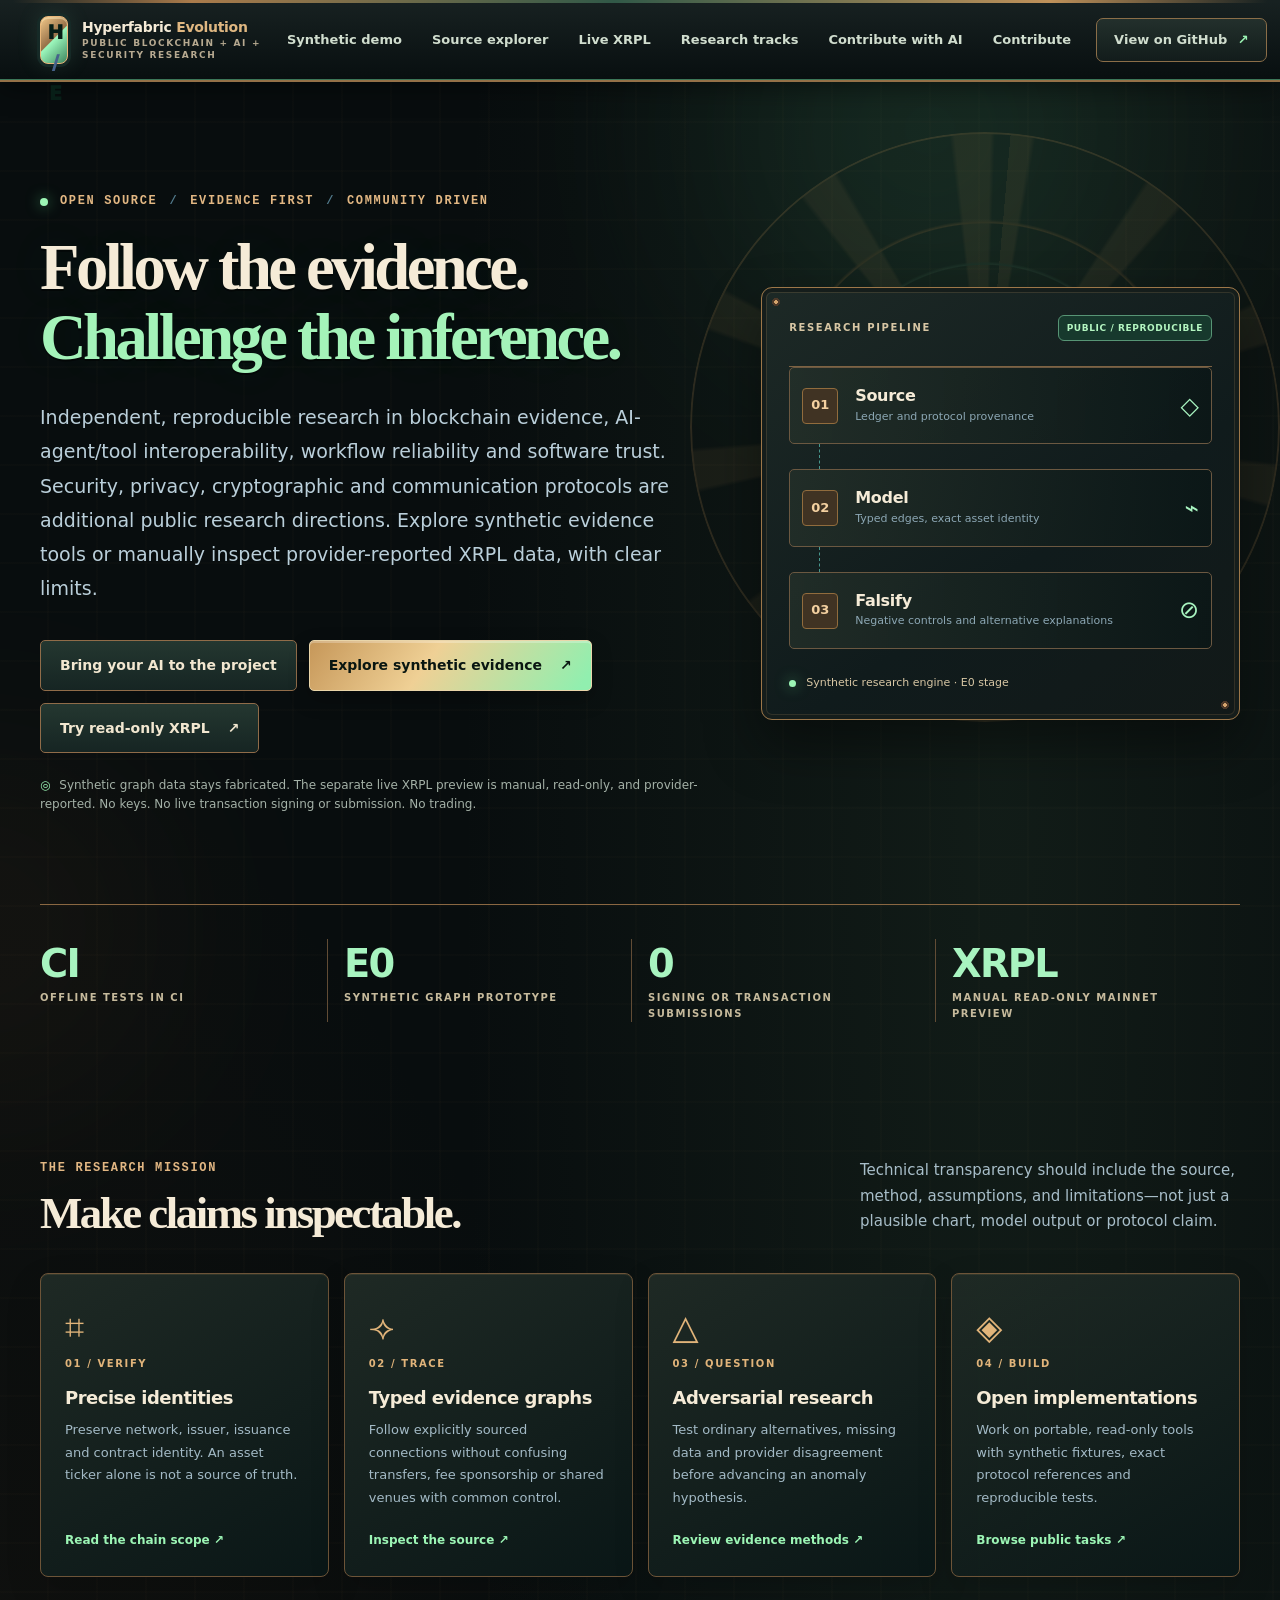
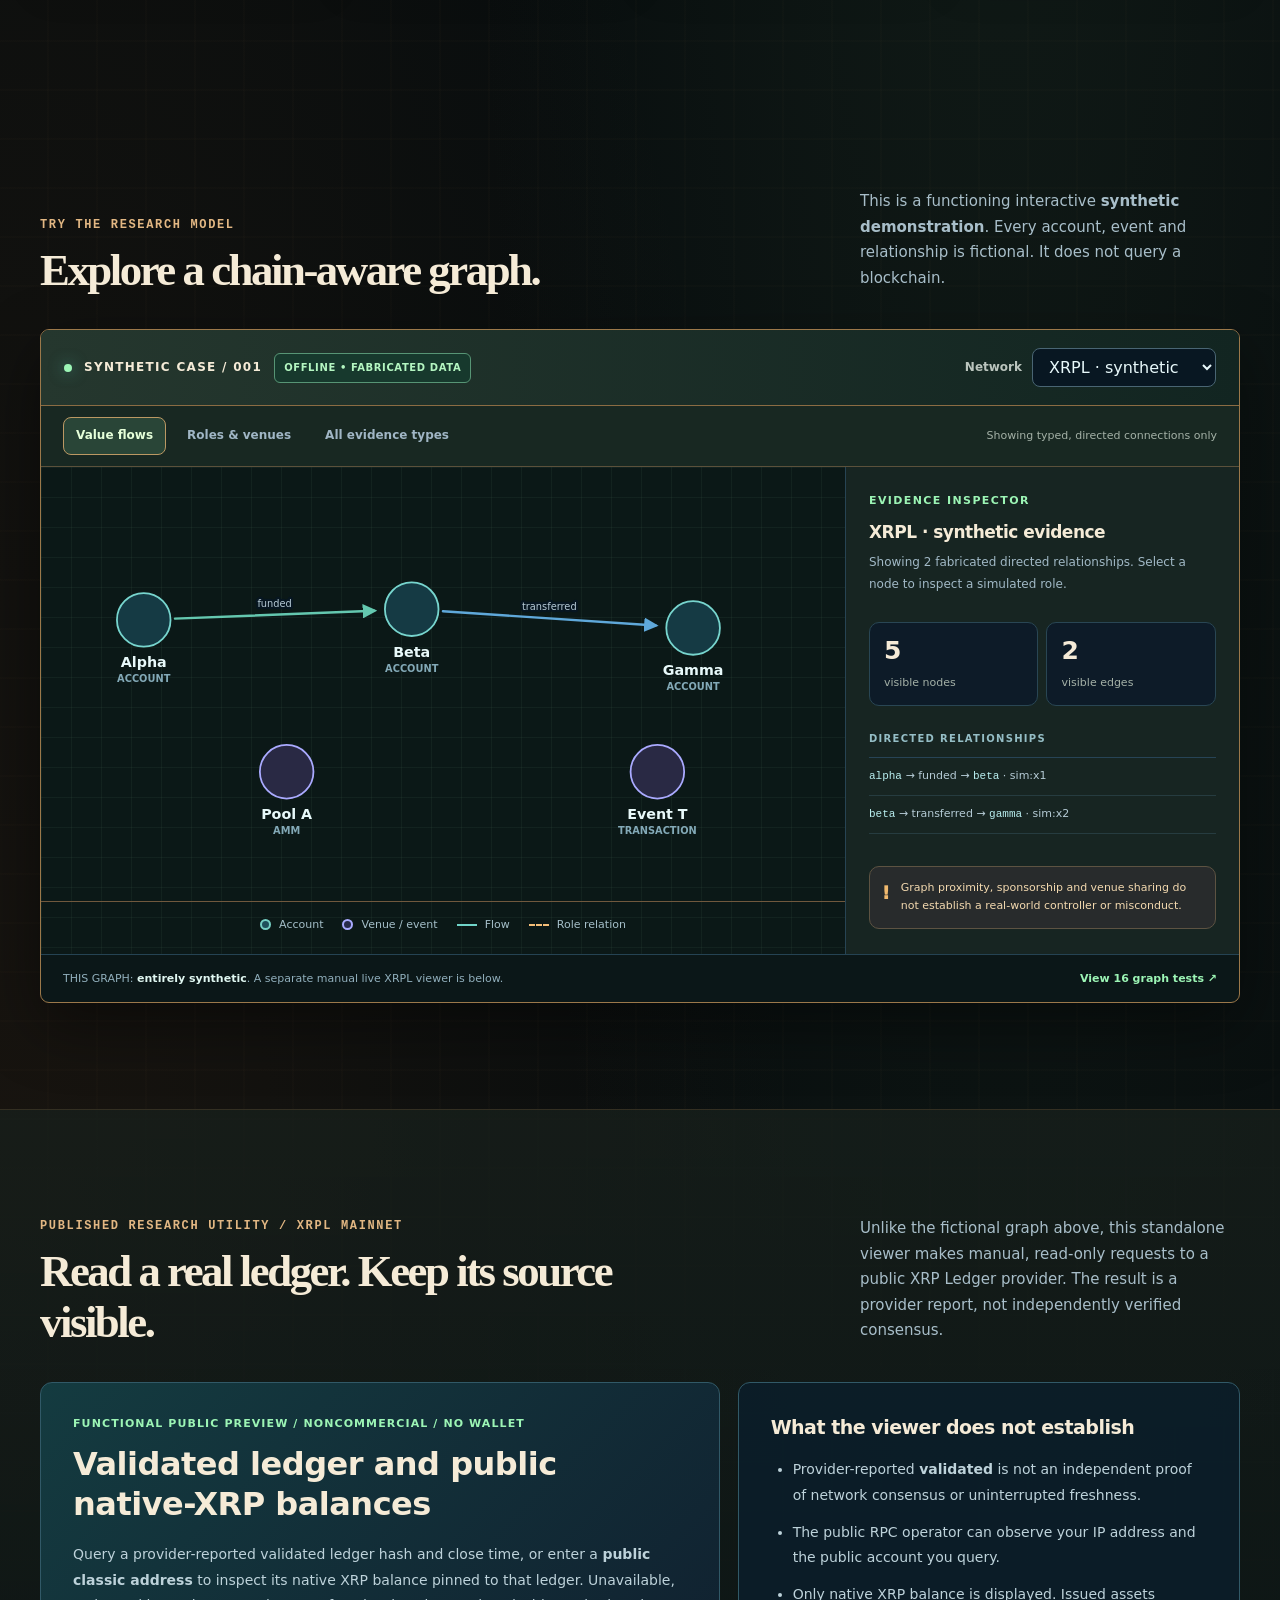
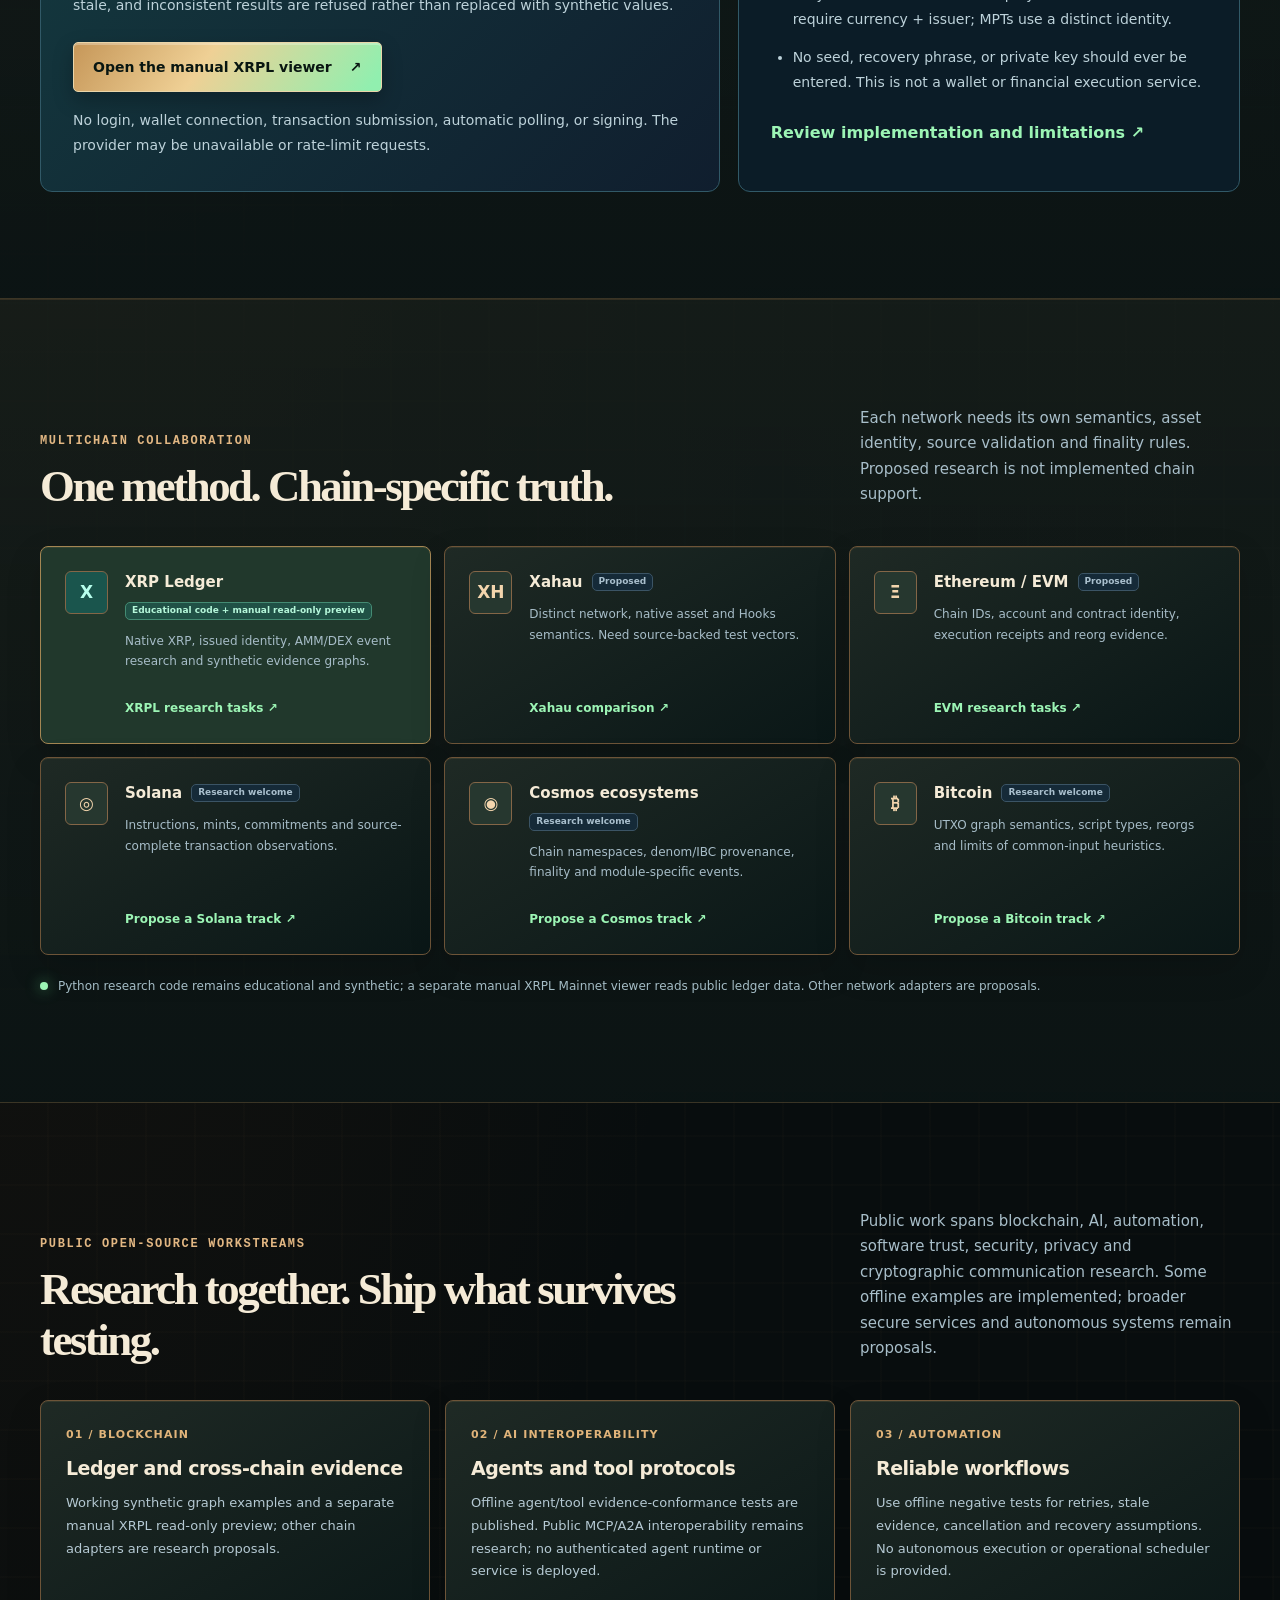
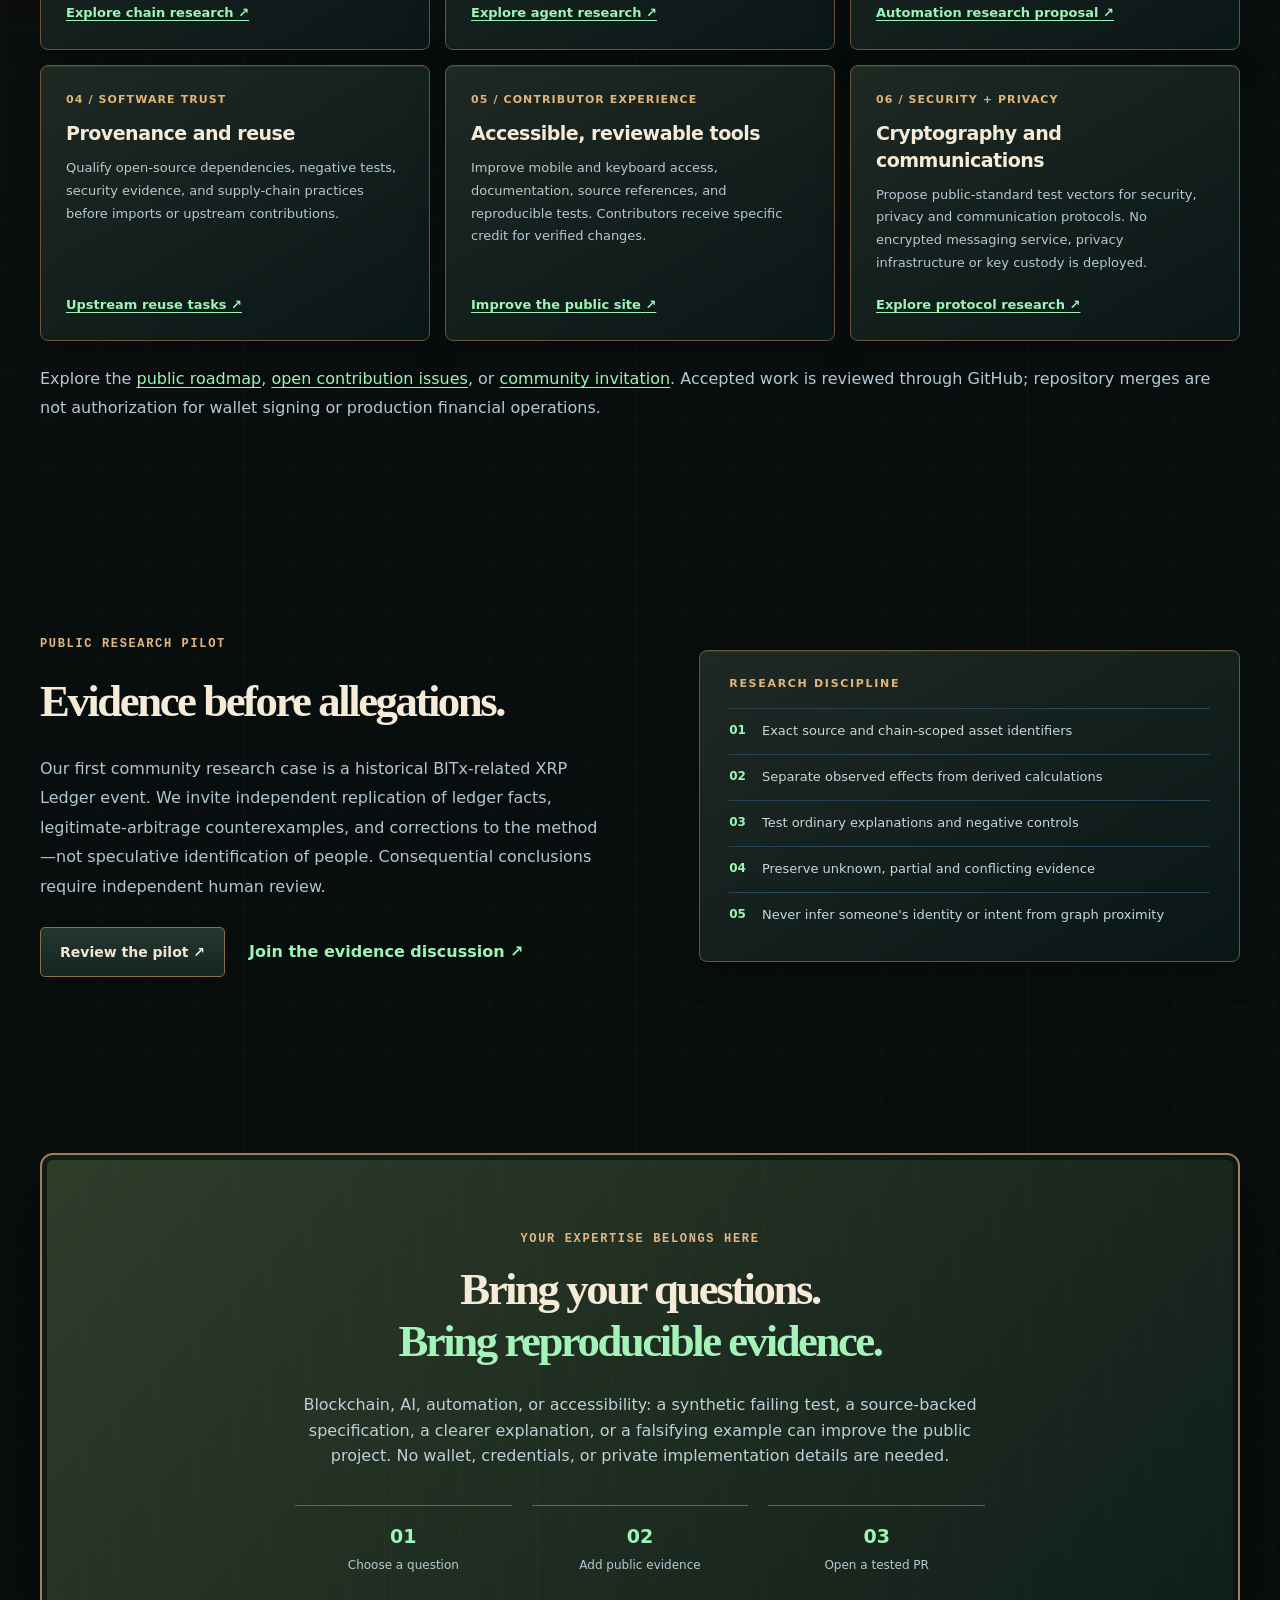
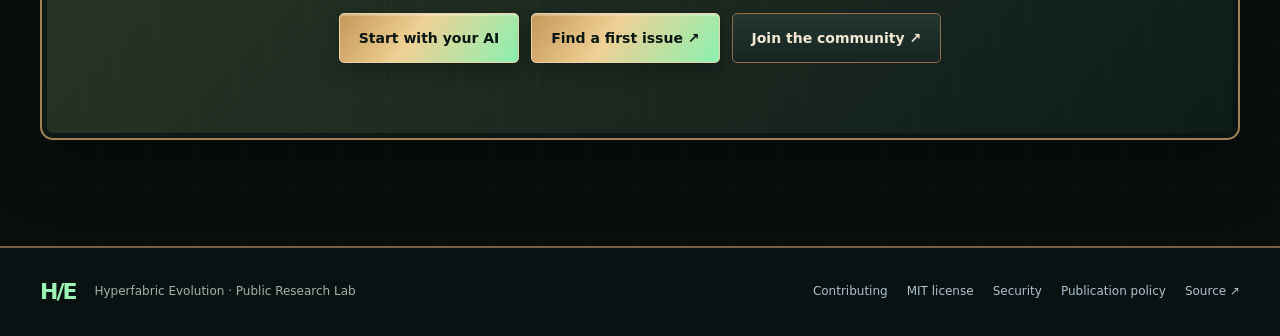
==== commit 39ac61e5: "style: add industrial retrofuture skin to public research portal" ====
--- a/docs/index.html
+++ b/docs/index.html
@@ -7,9 +7,10 @@
   <meta name="description" content="Public open-source research in blockchain, AI-agent interoperability, automation, security, privacy, cryptographic and communication protocols, and verifiable software. Synthetic evidence tools and a manual XRPL read-only preview.">
   <title>Hyperfabric Evolution — Blockchain, AI, Security and Verifiable Research</title>
   <link rel="stylesheet" href="site.css">
+  <link rel="stylesheet" href="retro-future.css">
   <script src="site.js" defer></script>
 </head>
-<body>
+<body class="forge-home">
 <a class="skip-link" href="#main">Skip to content</a>
 <div class="ambient ambient--one" aria-hidden="true"></div>
 <div class="ambient ambient--two" aria-hidden="true"></div>
--- a/docs/retro-future.css
+++ b/docs/retro-future.css
@@ -0,0 +1,232 @@
+/* Hyperfabric Evolution: original, asset-free industrial cyber / steampunk skin.
+ * Presentation only: no data, requests, scripts, interaction or status logic.
+ * Readability, reduced motion and existing semantic markup take precedence.
+ */
+body.forge-home, body.forge-ai, body.forge-explorer, body.forge-xrpl {
+  --bg: #080d0e;
+  --surface: #111a1d;
+  --surface-2: #172125;
+  --surface-3: #1c292b;
+  --line: #65523d;
+  --text: #f5ebd7;
+  --muted: #bbc5be;
+  --faint: #a4b1a7;
+  --mint: #9cf5b5;
+  --mint-dim: #223f33;
+  --violet: #b5b1de;
+  --amber: #f0b96e;
+  --radius: 12px;
+  --shadow: 0 22px 65px rgba(0,0,0,.44);
+  color: var(--text);
+  color-scheme: dark;
+  background-color: #080d0e;
+  background-image:
+    radial-gradient(ellipse at 78% 11%, rgba(59,93,66,.19) 0%, transparent 38%),
+    radial-gradient(ellipse at 0% 45%, rgba(111,59,23,.17) 0%, transparent 44%),
+    repeating-linear-gradient(0deg, transparent 0, transparent 47px, rgba(169,128,75,.045) 48px, transparent 49px),
+    repeating-linear-gradient(90deg, transparent 0, transparent 47px, rgba(169,128,75,.045) 48px, transparent 49px);
+}
+body.forge-home ::selection, body.forge-ai ::selection,
+body.forge-explorer ::selection, body.forge-xrpl ::selection {
+  background:#c88e52; color:#10120f;
+}
+body.forge-home a:focus-visible, body.forge-ai a:focus-visible,
+body.forge-explorer a:focus-visible, body.forge-xrpl a:focus-visible,
+body.forge-home button:focus-visible, body.forge-ai button:focus-visible,
+body.forge-explorer button:focus-visible, body.forge-xrpl button:focus-visible,
+body.forge-explorer select:focus-visible, body.forge-xrpl input:focus-visible,
+body.forge-ai textarea:focus-visible, body.forge-home [tabindex]:focus-visible {
+  outline: 3px solid #ffe3a0; outline-offset: 3px;
+}
+/* Victorian engraved display lettering, paired with legible digital data. */
+body.forge-home h1, body.forge-home h2,
+body.forge-ai h1, body.forge-ai h2,
+body.forge-explorer h1, body.forge-xrpl h1 {
+  font-family: Georgia, "Palatino Linotype", "Book Antiqua", serif;
+  font-weight: 700;
+  letter-spacing: -.055em;
+}
+body.forge-home h1, body.forge-ai h1 {
+  text-shadow: 0 2px 0 rgba(0,0,0,.5), 0 0 48px rgba(80,255,161,.08);
+}
+body.forge-home h1 em, body.forge-home h2 em,
+body.forge-ai h1 em, body.forge-ai h2 em {color:#a4f3b9;}
+body.forge-home .kicker, body.forge-home .eyebrow,
+body.forge-ai .kicker, body.forge-ai .eyebrow {
+  color:#e2b783;
+  font-family: ui-monospace, SFMono-Regular, Consolas, monospace;
+  letter-spacing:1.65px;
+}
+body.forge-home .site-header, body.forge-ai .site-header {
+  background: linear-gradient(180deg, rgba(24,34,34,.98), rgba(8,15,16,.98));
+  border-bottom: 2px solid #947148;
+  box-shadow: 0 7px 24px rgba(0,0,0,.4), inset 0 -1px 0 #3c7658;
+  backdrop-filter: none;
+}
+body.forge-home .site-header:before, body.forge-ai .site-header:before {
+  content:""; pointer-events:none; display:block; position:absolute;
+  top:0; left:0; right:0; height:3px;
+  background:linear-gradient(90deg, transparent 1%, #aa7b4b 15%, #315948 48%, #bf915a 82%, transparent 99%);
+}
+body.forge-home .brand-mark, body.forge-ai .brand-mark {
+  border:1px solid #e8b67a; color:#071e17;
+  background:linear-gradient(135deg,#f2c889,#967048 47%,#9df8bd 49%,#3d865e);
+  border-radius:8px; transform:none;
+  box-shadow:inset 0 2px 0 rgba(255,240,194,.42), 0 0 0 3px #162a27, 0 0 25px rgba(141,235,181,.15);
+}
+body.forge-home .brand-name strong, body.forge-ai .brand-name strong {color:#dfb781;}
+body.forge-home .brand-name small, body.forge-ai .brand-name small {color:#b7aa91;}
+body.forge-home .main-nav a,body.forge-ai .main-nav a,
+body.forge-home .nav-github,body.forge-ai .nav-github {color:#d0ddce;}
+body.forge-home .main-nav a:hover,body.forge-ai .main-nav a:hover {color:#a4ffc2;}
+body.forge-home .nav-github {
+  border-color:#8b6e48; border-radius:7px;
+  background:linear-gradient(180deg,#23302c,#121c1b);
+}
+body.forge-home .hero, body.forge-ai .ai-hero {isolation:isolate;}
+body.forge-home .hero:before, body.forge-ai .ai-hero:before {
+  content:""; position:absolute; pointer-events:none; z-index:-1;
+  width:min(590px,80vw); aspect-ratio:1; right:0; top:5%;
+  opacity:.18; border-radius:50%;
+  border:2px solid #c09055;
+  background:
+    radial-gradient(circle, transparent 30%, #5b492e 30.3%, transparent 31%, transparent 39%, #416953 39.3%, transparent 40%, transparent 49%,#a7753f 49.3%,transparent 50%),
+    repeating-conic-gradient(from 5deg, rgba(225,170,101,.38) 0deg 4deg, transparent 5deg 28deg, rgba(225,170,101,.38) 29deg 32deg);
+  mask-image:radial-gradient(circle,transparent 0 17%,#000 19% 74%,transparent 76%);
+}
+body.forge-home .ambient--one {opacity:.16; filter:blur(98px); background:radial-gradient(circle,#4db481,transparent 64%);}
+body.forge-home .ambient--two {opacity:.1; background:radial-gradient(circle,#a86a36,transparent 64%);}
+body.forge-home .pulse,body.forge-home .status-dot,
+body.forge-ai .ai-terminal-dot {background:#9cf5b5; box-shadow:0 0 14px rgba(103,243,153,.58);}
+body.forge-home .hero-panel, body.forge-ai .ai-overview {
+  background:linear-gradient(145deg,#1d2926,#101b1c 60%,#121918);
+  border:1px solid #9d7749;
+  border-radius:11px;
+  box-shadow:0 25px 55px rgba(0,0,0,.42), inset 0 0 0 4px #151d1b, inset 0 0 0 5px rgba(183,143,91,.19);
+  position:relative;
+}
+body.forge-home .hero-panel:after, body.forge-ai .ai-overview:after {
+  content:"";position:absolute;pointer-events:none;inset:9px;
+  background-image:radial-gradient(circle at 5px 5px,#d3a36c 0 2px,#4c3828 2px 4px,transparent 4px),
+                   radial-gradient(circle at calc(100% - 5px) calc(100% - 5px),#d3a36c 0 2px,#4c3828 2px 4px,transparent 4px);
+  background-size:100% 100%;background-repeat:no-repeat;
+}
+body.forge-home .hero-panel {transform:none;}
+body.forge-home .panel-head,body.forge-home .panel-foot {color:#d7c6a4;}
+body.forge-home .panel-head {border-bottom-color:#7d6343;}
+body.forge-home .mini-tag,body.forge-home .demo-tag {
+  color:#b4f6c1;background:#17392d;border-color:#579575;
+}
+body.forge-home .pipeline-step {
+  background:linear-gradient(90deg,rgba(37,49,42,.72),rgba(10,22,22,.78));
+  border:1px solid #6b5841; border-radius:5px;
+}
+body.forge-home .pipeline-number {
+  color:#f3d0a0;background:#403323;border:1px solid #916c3d;border-radius:4px;
+}
+body.forge-home .pipeline-symbol,body.forge-home .metric-number {color:#a8f4c0;}
+body.forge-home .metrics {border-top-color:#8a6742;}
+body.forge-home .metric {border-right-color:#614c35;}
+body.forge-home .metric-label {color:#c6ba9c;}
+body.forge-home .section--muted,body.forge-ai .section--muted {
+  background:linear-gradient(180deg,rgba(23,31,27,.78),rgba(11,20,20,.94));
+  border-color:rgba(166,126,73,.26);
+}
+body.forge-home .feature-card,body.forge-home .track-card,
+body.forge-home .network-card,body.forge-home .research-rules,
+body.forge-ai .ai-step,body.forge-ai .ai-prompt-shell {
+  border:1px solid #6d5438;
+  border-radius:8px;
+  background:linear-gradient(150deg,rgba(31,42,37,.98),rgba(10,23,23,.98));
+  box-shadow:inset 0 1px 0 rgba(221,180,113,.11),0 14px 35px rgba(0,0,0,.15);
+}
+body.forge-home .feature-card:hover,body.forge-home .track-card:hover {
+  border-color:#d6a467; background:linear-gradient(150deg,#26382d,#112526);
+}
+body.forge-home .feature-glyph,body.forge-home .track-number,
+body.forge-home .feature-id,body.forge-home .rules-heading {color:#e1b47a;}
+body.forge-home .button,body.forge-ai .button {border-radius:5px;}
+body.forge-home .button--primary,body.forge-ai .button--primary {
+  color:#091611;border:1px solid #e9d5a9;
+  background:linear-gradient(125deg,#c69759,#efd095 42%,#91efaf 96%);
+  box-shadow:inset 0 2px 0 rgba(255,255,255,.26),0 8px 20px rgba(0,0,0,.25);
+}
+body.forge-home .button--secondary,body.forge-ai .button--secondary {
+  background:linear-gradient(180deg,#243730,#162523);
+  border:1px solid #906c49;color:#f2e7d0;
+}
+body.forge-home .button:hover,body.forge-ai .button:hover {filter:brightness(1.1);}
+body.forge-home .lab-shell {border-color:#9b784a;background:#0b1718;border-radius:9px;}
+body.forge-home .lab-toolbar {background:linear-gradient(90deg,#25372e,#122521);border-color:#8b6c43;}
+body.forge-home .graph-area {
+  background-color:#0b1817;
+  background-image:linear-gradient(rgba(157,212,165,.055) 1px,transparent 1px),
+                   linear-gradient(90deg,rgba(157,212,165,.055) 1px,transparent 1px);
+}
+body.forge-home .graph-controls {background:#182822;border-color:#5b513b;}
+body.forge-home .filter-button.is-active {background:#294537;border-color:#bb9863;color:#e5ffd9;}
+body.forge-home .graph-inspector {background:#172522;}
+body.forge-home .graph-legend {border-color:#70583d;}
+body.forge-home .network-card.is-implemented {border-color:#a48653;background:#21382c;}
+body.forge-home .network-icon {border:1px solid #846647;background:#26372f;border-radius:6px;color:#f3d5ad;}
+body.forge-home .network-state {white-space:normal;}
+body.forge-home .contribute-box {
+  background:linear-gradient(135deg,rgba(49,62,43,.96),rgba(14,29,26,.97)),
+             repeating-linear-gradient(90deg,#84663b 0 1px,transparent 1px 38px);
+  border:2px solid #a18053;border-radius:13px;
+  box-shadow:inset 0 0 0 5px rgba(9,18,18,.75),0 24px 64px rgba(0,0,0,.3);
+}
+body.forge-home .footer,body.forge-ai .footer {
+  background:#0a1112;border-top:2px solid #7c6040;
+}
+body.forge-ai .ai-overview-label,body.forge-ai .ai-step-number,
+body.forge-ai .ai-terminal-dot,body.forge-ai .ai-prompt-toolbar {color:#e2b883;}
+body.forge-ai .ai-prompt-toolbar {background:linear-gradient(90deg,#26382c,#192820);border-color:#977448;}
+body.forge-ai #starter-prompt {
+  background:#071411;color:#c6f5c9;border-color:#9b764b;
+  box-shadow:inset 0 0 30px rgba(10,45,26,.28);
+}
+body.forge-ai .ai-copy-status {color:#a8f2b5;}
+body.forge-ai .ai-hero-tags span {background:#26372b;color:#e9d5af;border-color:#997249;}
+body.forge-ai .ai-next {border-color:#8b6b42;}
+/* Companion public tools keep their own layout semantics. */
+body.forge-explorer,body.forge-xrpl {color:#eee8d5;}
+body.forge-explorer .header,body.forge-xrpl header {
+  border-color:#9b784c;
+  background:linear-gradient(180deg,rgba(30,40,32,.68),rgba(12,23,21,.14));
+}
+body.forge-explorer .header a,body.forge-xrpl header a {color:#a4f5bc;}
+body.forge-explorer .flag,body.forge-xrpl .tag {
+  color:#ebc08c;border-color:#90714a;
+}
+body.forge-explorer .eyebrow {color:#e2b783;}
+body.forge-explorer .warning,body.forge-xrpl .warn {
+  background:#312920;border-left-color:#f0bb75;color:#f5e8d0;
+}
+body.forge-explorer .table-wrap,body.forge-explorer .detail-card,
+body.forge-explorer .route-card,body.forge-explorer .method-card,
+body.forge-xrpl .panel {
+  background:linear-gradient(145deg,#192721,#111d1d);border-color:#9b7849;
+  border-radius:7px;
+}
+body.forge-explorer th,body.forge-explorer dt {color:#edc697;}
+body.forge-explorer td,body.forge-explorer dd {color:#d1e6d5;}
+body.forge-explorer tbody tr:hover {background:#2a3829;}
+body.forge-explorer select,body.forge-explorer button,
+body.forge-xrpl input,body.forge-xrpl button {
+  color:#f6edda;background:#182d25;border:1px solid #94734c;
+  border-radius:5px;
+}
+body.forge-explorer button:hover,body.forge-xrpl button:hover {background:#2a4934;}
+body.forge-xrpl .status {background:#0b1b18;border-left-color:#81e7a6;color:#edfade;}
+body.forge-xrpl .panel h2 {color:#f3d1a0;}
+body.forge-xrpl footer,body.forge-explorer footer {border-color:#8e6c46;}
+body.forge-explorer a,body.forge-xrpl a {color:#9cf4b9;}
+@media (max-width:830px){
+  body.forge-home .hero-panel,body.forge-ai .ai-overview {box-shadow:inset 0 0 0 3px #131c1a,0 18px 30px rgba(0,0,0,.2);}
+}
+@media (prefers-reduced-motion:reduce){
+  body.forge-home *,body.forge-ai *,body.forge-explorer *,body.forge-xrpl * {
+    transition:none!important;animation:none!important;scroll-behavior:auto!important;
+  }
+}
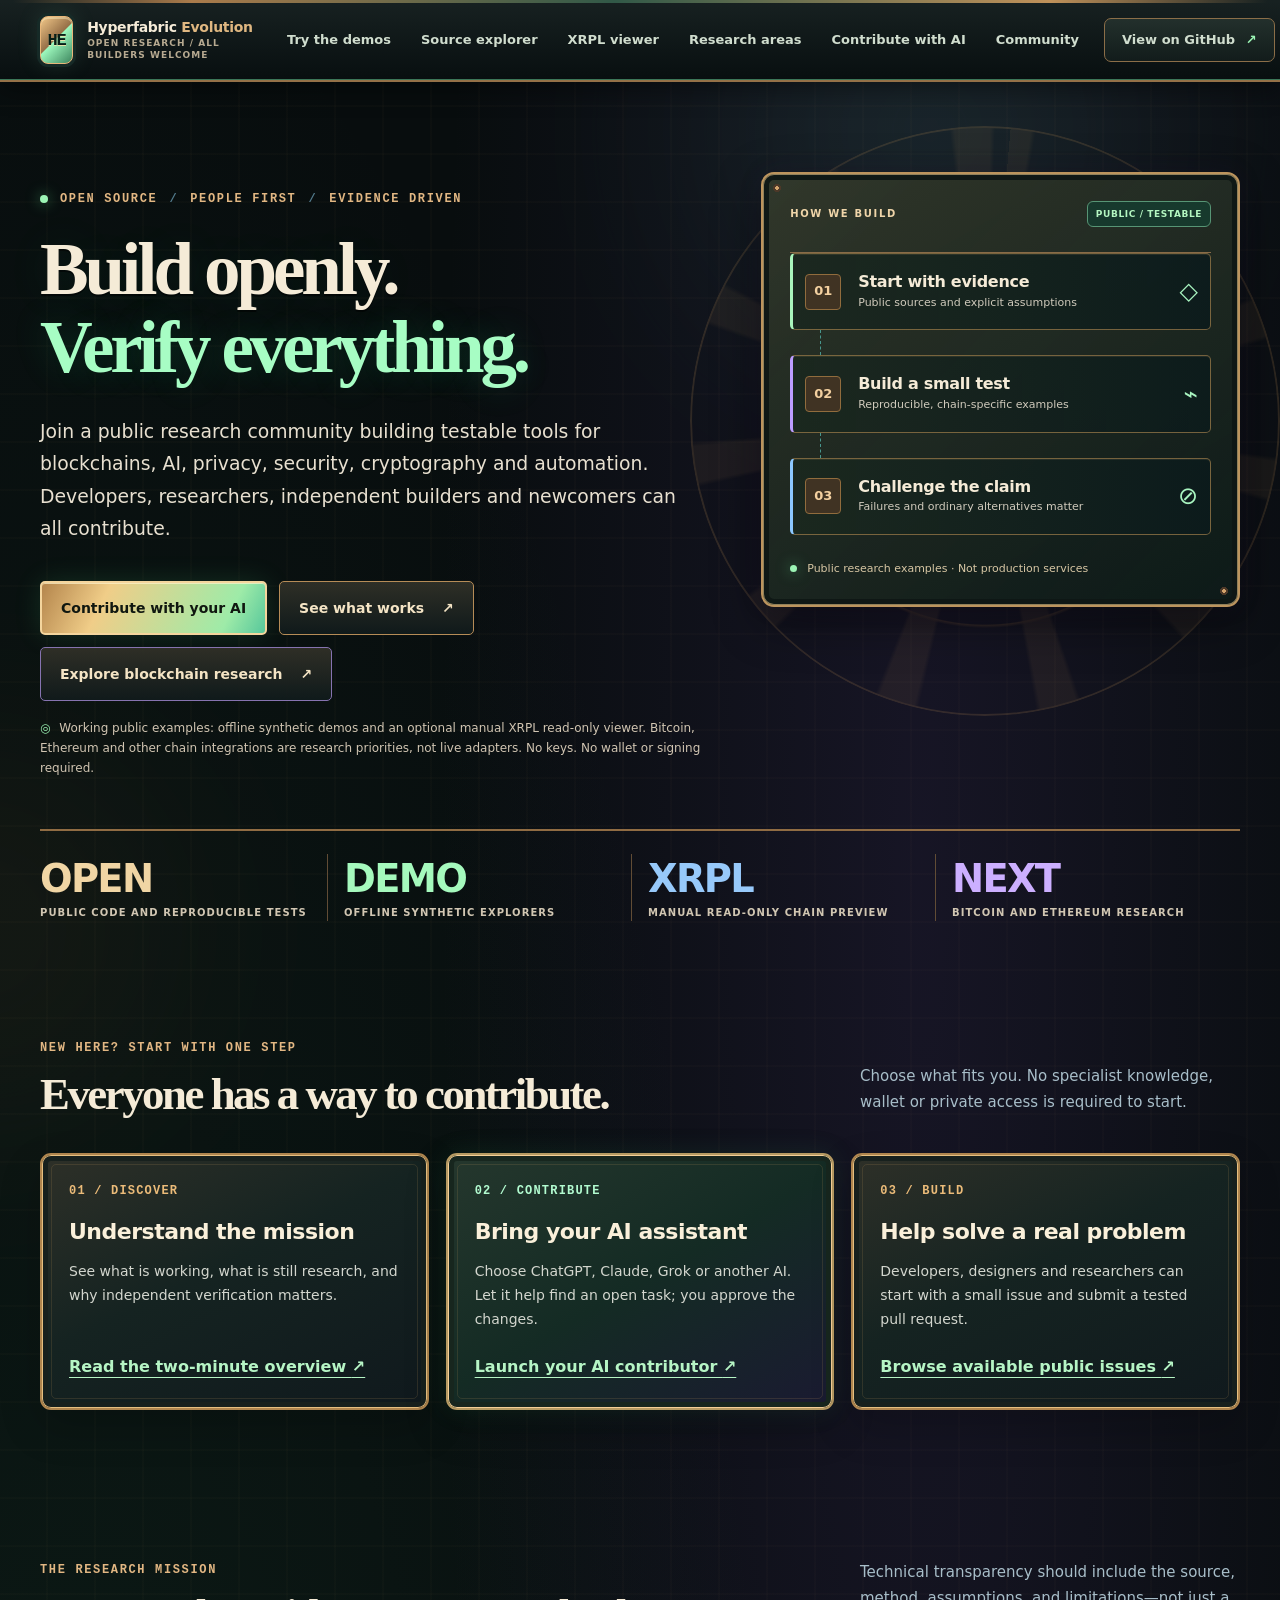
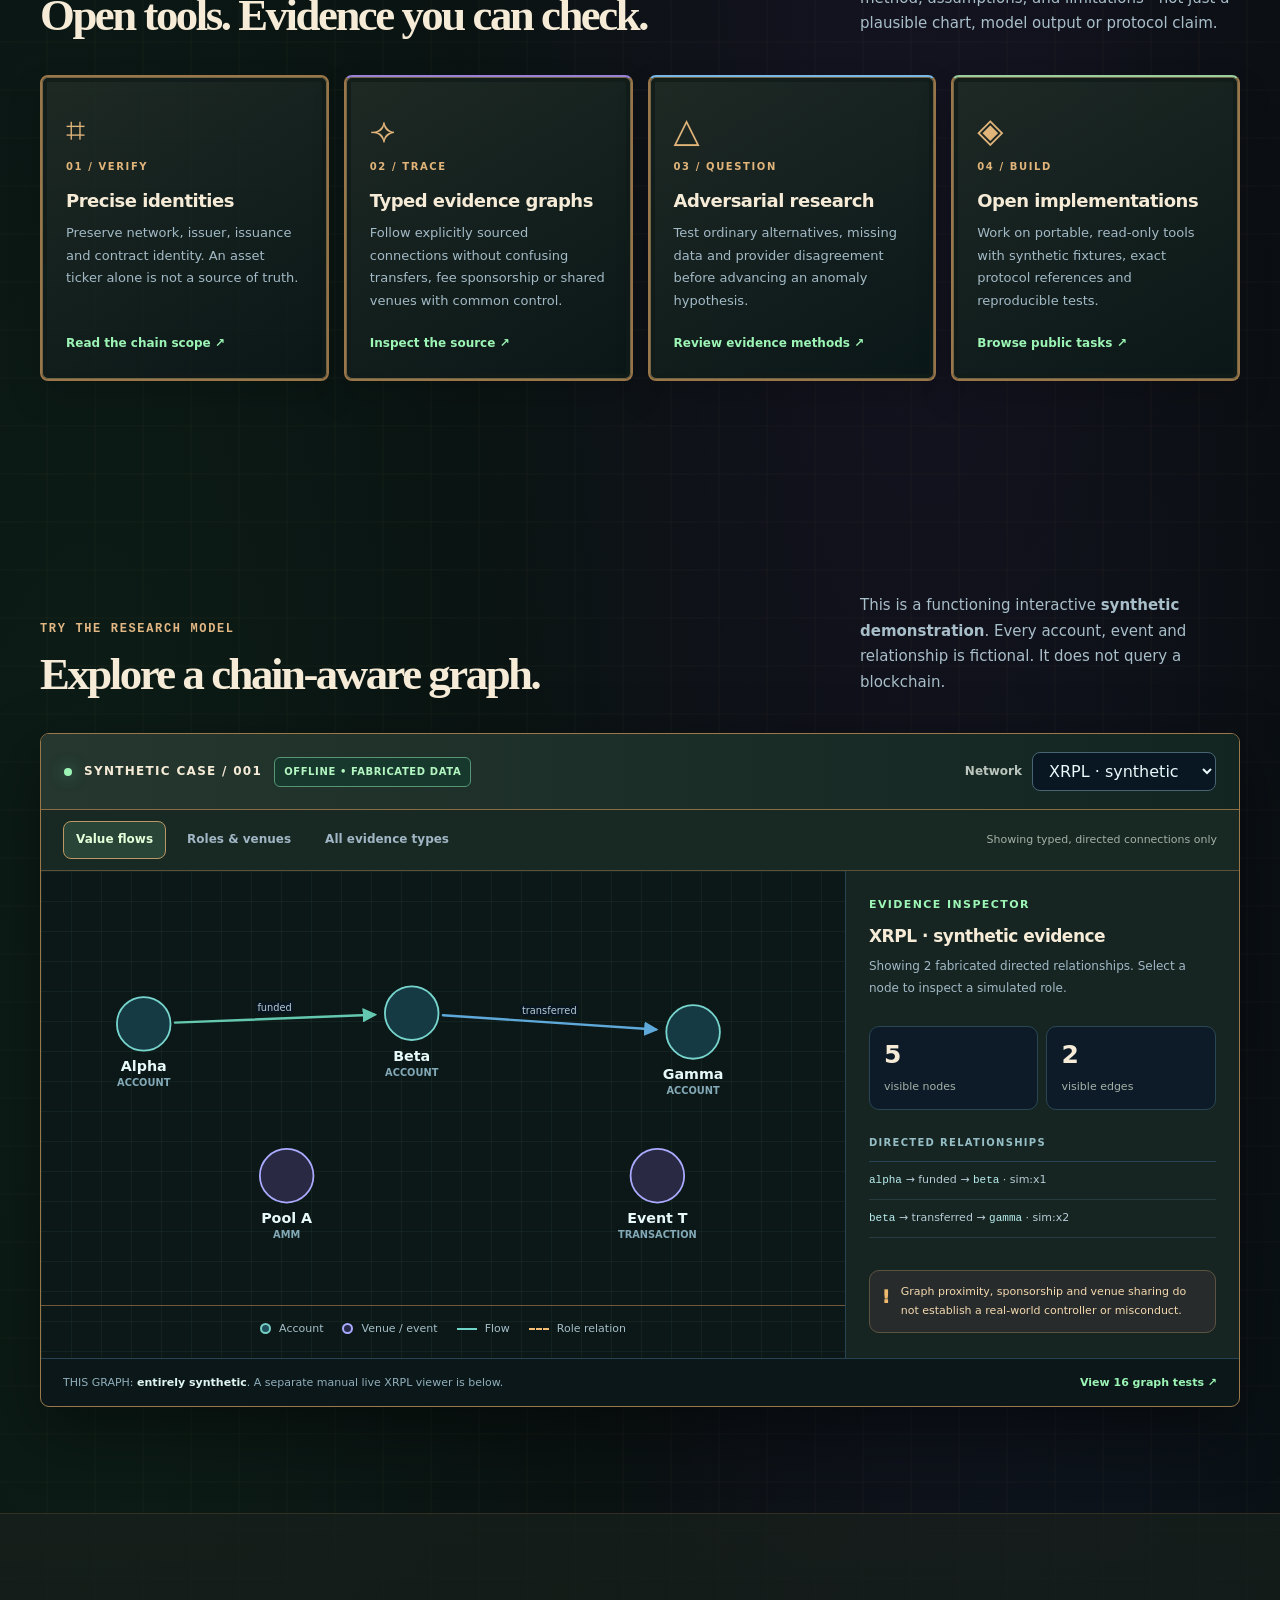
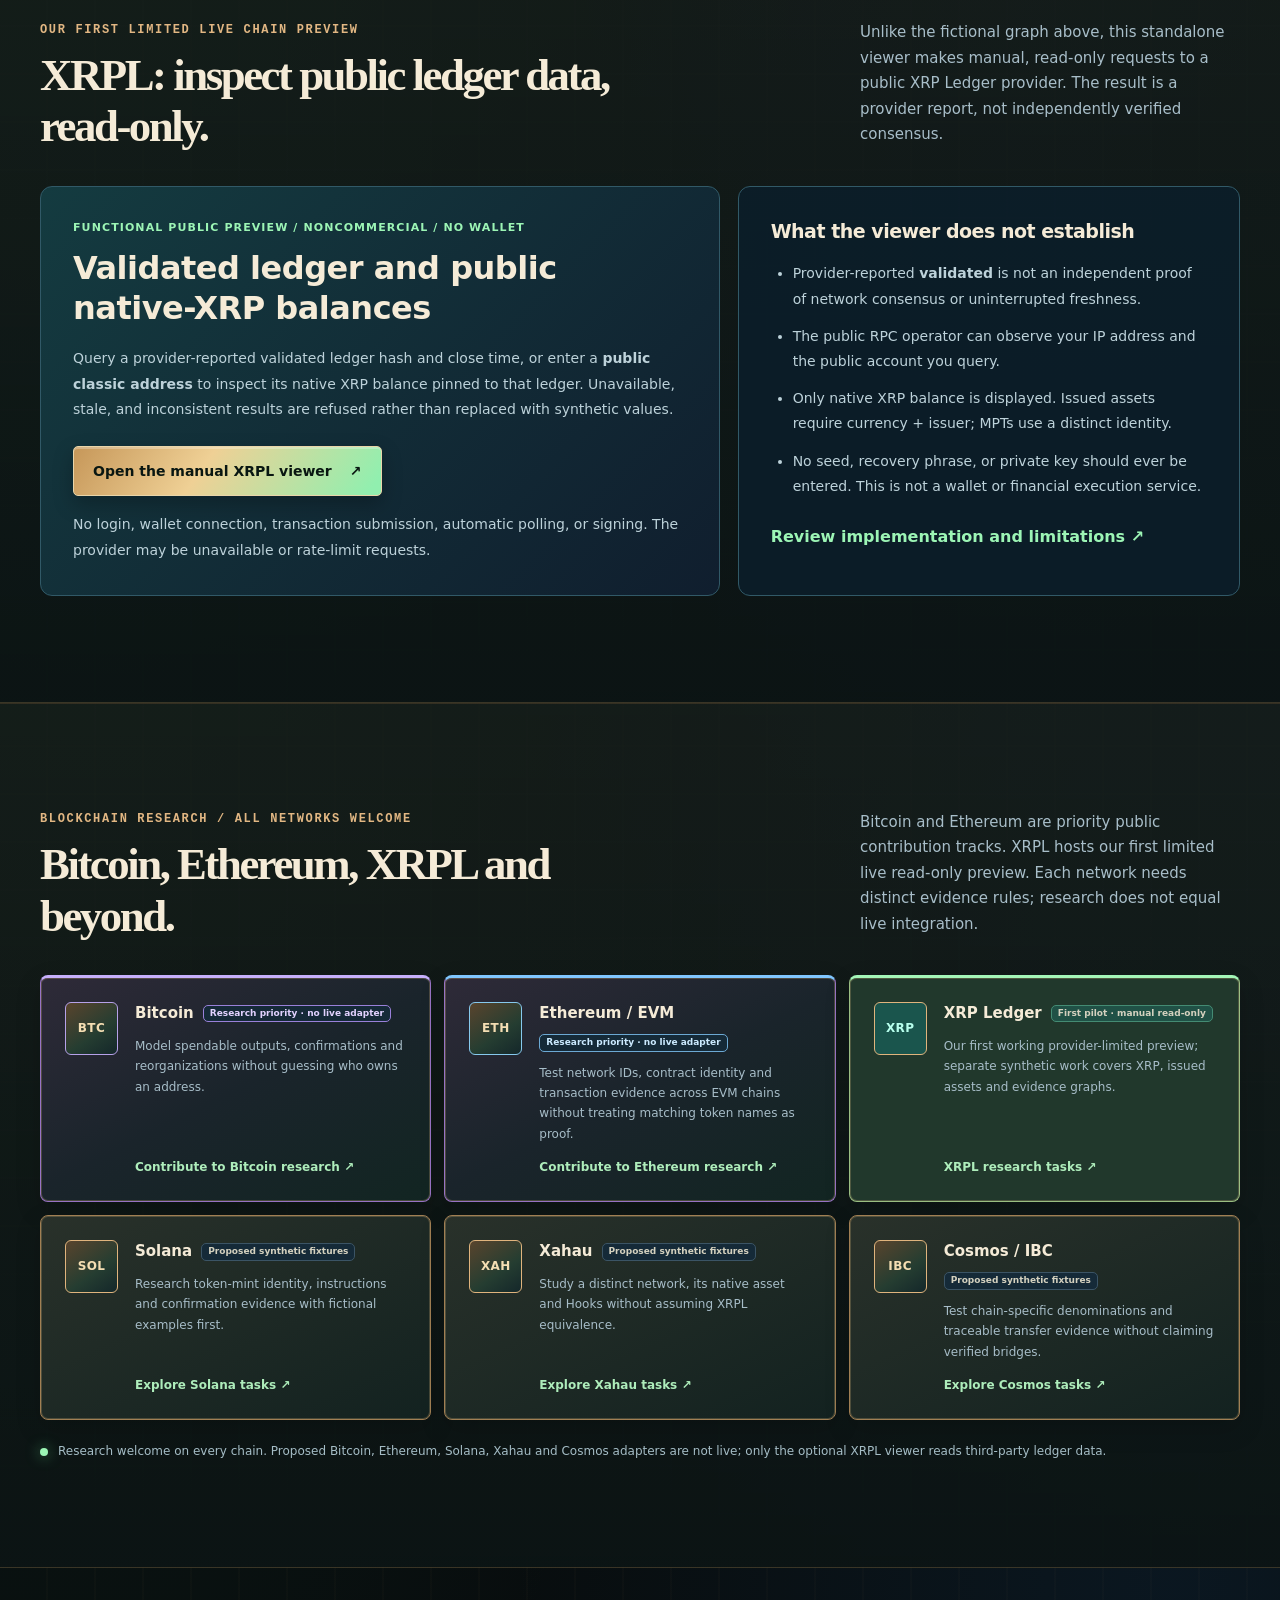
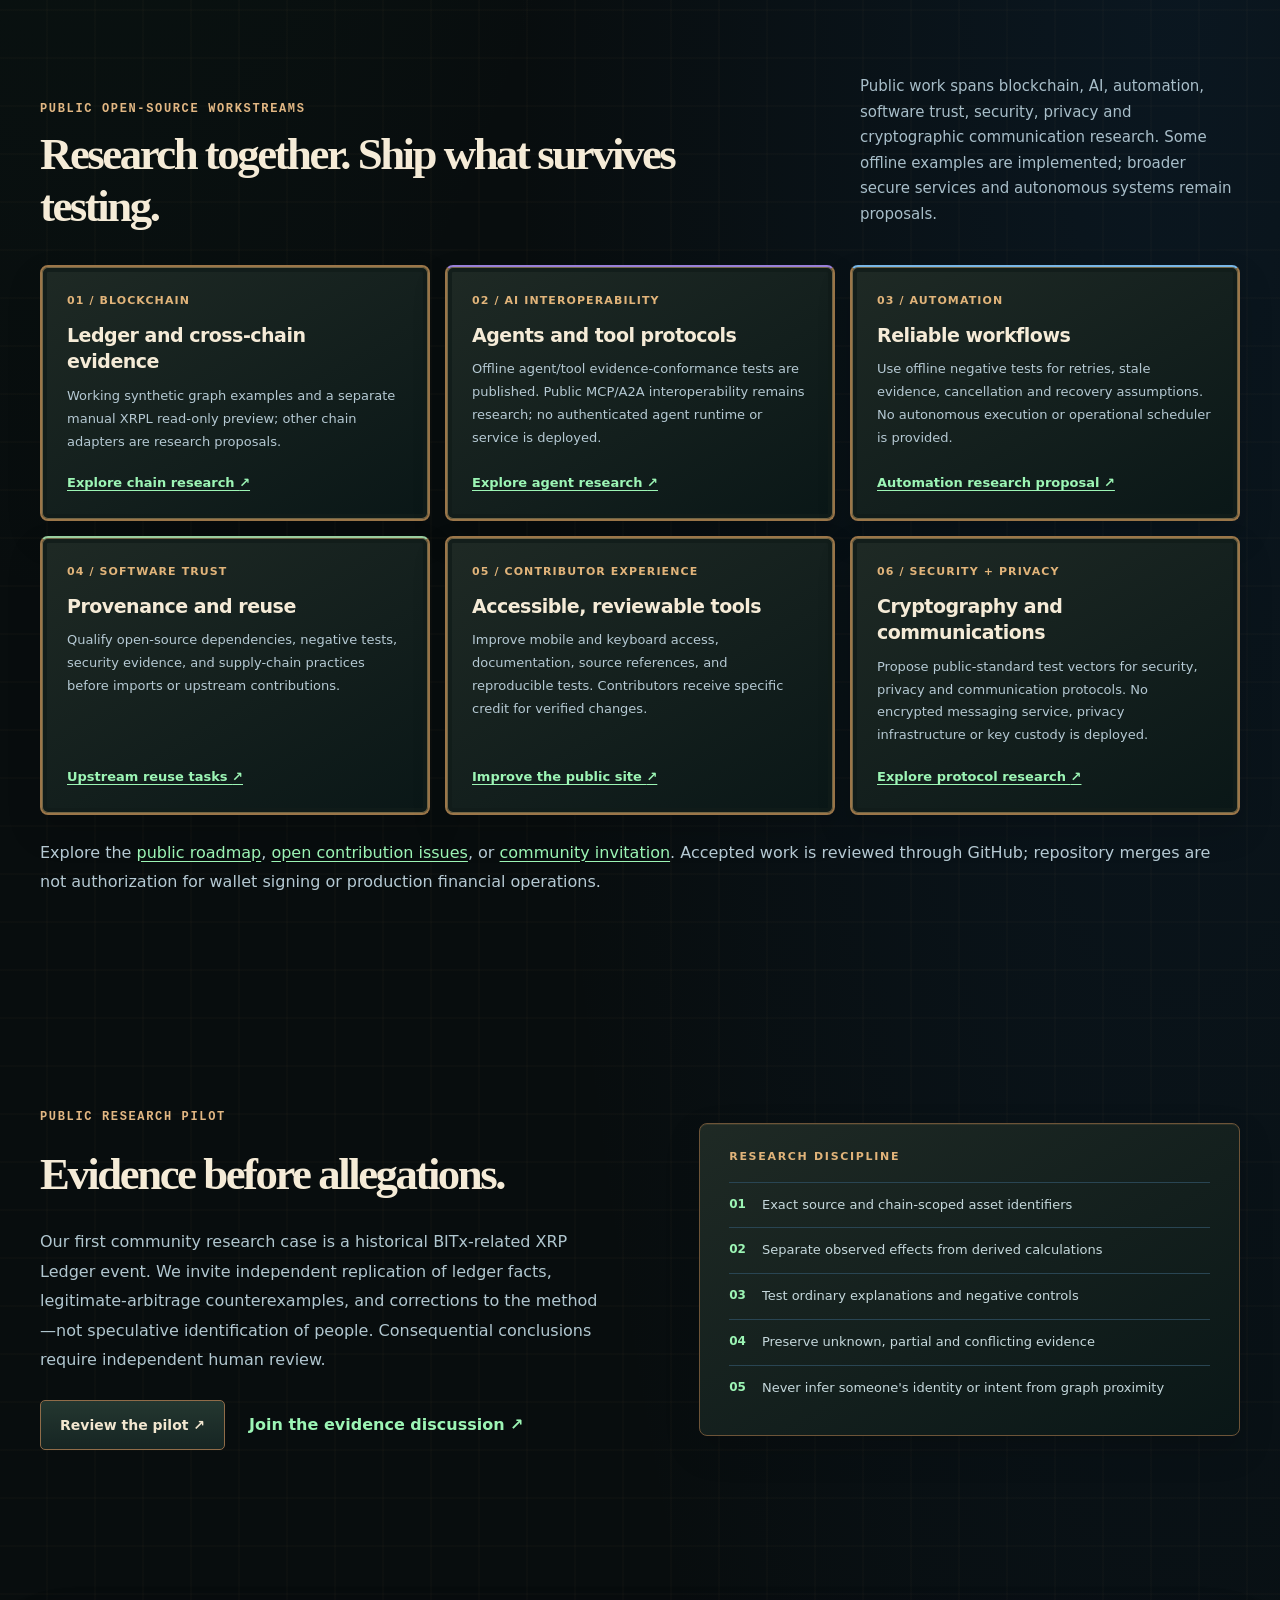
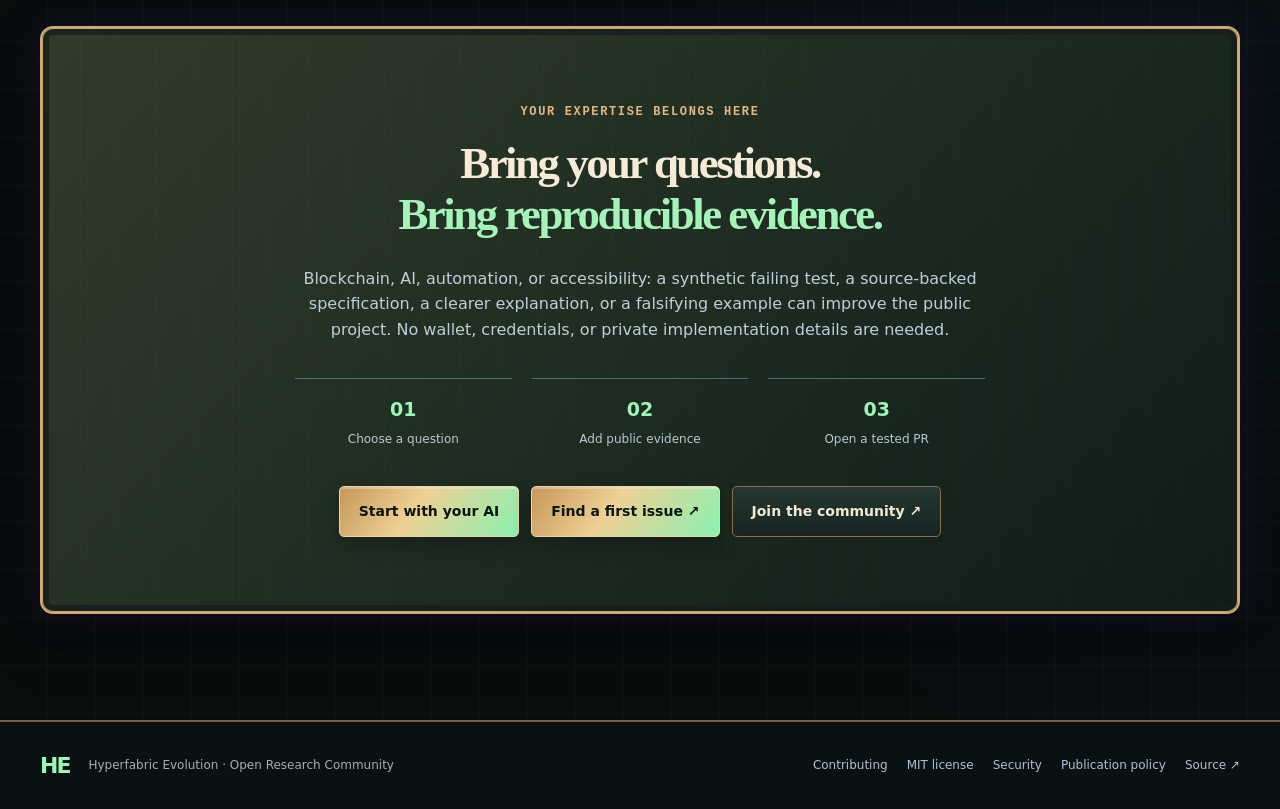
==== commit 97d43006: "design: clarify public homepage and prioritize multichain contributions" ====
--- a/docs/index.html
+++ b/docs/index.html
@@ -18,17 +18,30 @@
 <header class="site-header">
   <div class="container nav-shell">
     <a class="brand" href="#top" aria-label="Hyperfabric Evolution home">
-      <span class="brand-mark" aria-hidden="true">H<span>/</span>E</span>
-      <span class="brand-name">Hyperfabric <strong>Evolution</strong><small>PUBLIC BLOCKCHAIN + AI + SECURITY RESEARCH</small></span>
+      <span class="brand-mark" aria-hidden="true">HE</span>
+      <span class="brand-name">Hyperfabric <strong>Evolution</strong><small>OPEN RESEARCH / ALL BUILDERS WELCOME</small></span>
     </a>
     <nav aria-label="Primary navigation" class="main-nav">
-      <a href="#lab">Synthetic demo</a>
+      <a href="#lab">Try the demos</a>
       <a href="./source-explorer.html">Source explorer</a>
-      <a href="#live-preview">Live XRPL</a>
-      <a href="#research-tracks">Research tracks</a>
+      <a href="#live-preview">XRPL viewer</a>
+      <a href="#research-tracks">Research areas</a>
       <a href="./ai-contribute.html">Contribute with AI</a>
-      <a href="#contribute">Contribute</a>
+      <a href="#contribute">Community</a>
     </nav>
+    <details class="mobile-nav">
+      <summary>Menu <span aria-hidden="true">▾</span></summary>
+      <nav class="mobile-nav-links" aria-label="Mobile navigation">
+        <a href="#lab">Try the demos</a>
+        <a href="./source-explorer.html">Source explorer</a>
+        <a href="#live-preview">XRPL viewer</a>
+        <a href="#networks">Blockchain networks</a>
+        <a href="#research-tracks">Research areas</a>
+        <a href="./ai-contribute.html#launch">Contribute with AI</a>
+        <a href="#contribute">Community</a>
+        <a href="https://github.com/Footloose9/hyperfabric-evolution">View on GitHub</a>
+      </nav>
+    </details>
     <a class="nav-github" href="https://github.com/Footloose9/hyperfabric-evolution" rel="noopener noreferrer">View on GitHub <span aria-hidden="true">↗</span></a>
   </div>
 </header>
@@ -37,37 +50,48 @@
   <section class="hero section" id="top">
     <div class="container hero-grid">
       <div class="hero-copy">
-        <div class="eyebrow"><span class="pulse" aria-hidden="true"></span> OPEN SOURCE <span class="eyebrow-divider">/</span> EVIDENCE FIRST <span class="eyebrow-divider">/</span> COMMUNITY DRIVEN</div>
-        <h1>Follow the evidence.<br><em>Challenge the inference.</em></h1>
-        <p class="lead">Independent, reproducible research in blockchain evidence, AI-agent/tool interoperability, workflow reliability and software trust. Security, privacy, cryptographic and communication protocols are additional public research directions. Explore synthetic evidence tools or manually inspect provider-reported XRPL data, with clear limits.</p>
+        <div class="eyebrow"><span class="pulse" aria-hidden="true"></span> OPEN SOURCE <span class="eyebrow-divider">/</span> PEOPLE FIRST <span class="eyebrow-divider">/</span> EVIDENCE DRIVEN</div>
+        <h1>Build openly.<br><em>Verify everything.</em></h1>
+        <p class="lead">Join a public research community building testable tools for blockchains, AI, privacy, security, cryptography and automation. Developers, researchers, independent builders and newcomers can all contribute.</p>
         <div class="hero-actions">
-          <a class="button button--secondary" href="./ai-contribute.html">Bring your AI to the project</a>
-          <a class="button button--primary" href="#lab">Explore synthetic evidence <span aria-hidden="true">↗</span></a>
-          <a class="button button--secondary" href="#live-preview">Try read-only XRPL <span aria-hidden="true">↗</span></a>
-        </div>
-        <p class="integrity-note"><span aria-hidden="true">◎</span> Synthetic graph data stays fabricated. The separate live XRPL preview is manual, read-only, and provider-reported. No keys. No live transaction signing or submission. No trading.</p>
+          <a class="button button--primary" href="./ai-contribute.html#launch">Contribute with your AI</a>
+          <a class="button button--secondary" href="#lab">See what works <span aria-hidden="true">↗</span></a>
+          <a class="button button--secondary" href="#networks">Explore blockchain research <span aria-hidden="true">↗</span></a>
+        </div>
+        <p class="integrity-note"><span aria-hidden="true">◎</span> Working public examples: offline synthetic demos and an optional manual XRPL read-only viewer. Bitcoin, Ethereum and other chain integrations are research priorities, not live adapters. No keys. No wallet or signing required.</p>
       </div>
       <div class="hero-panel" aria-label="The evidence-first workflow">
-        <div class="panel-head"><span>RESEARCH PIPELINE</span><span class="mini-tag">PUBLIC / REPRODUCIBLE</span></div>
-        <div class="pipeline-step"><span class="pipeline-number">01</span><div><strong>Source</strong><small>Ledger and protocol provenance</small></div><span class="pipeline-symbol" aria-hidden="true">◇</span></div>
+        <div class="panel-head"><span>HOW WE BUILD</span><span class="mini-tag">PUBLIC / TESTABLE</span></div>
+        <div class="pipeline-step"><span class="pipeline-number">01</span><div><strong>Start with evidence</strong><small>Public sources and explicit assumptions</small></div><span class="pipeline-symbol" aria-hidden="true">◇</span></div>
         <div class="pipeline-connector" aria-hidden="true"></div>
-        <div class="pipeline-step"><span class="pipeline-number">02</span><div><strong>Model</strong><small>Typed edges, exact asset identity</small></div><span class="pipeline-symbol" aria-hidden="true">⌁</span></div>
+        <div class="pipeline-step"><span class="pipeline-number">02</span><div><strong>Build a small test</strong><small>Reproducible, chain-specific examples</small></div><span class="pipeline-symbol" aria-hidden="true">⌁</span></div>
         <div class="pipeline-connector" aria-hidden="true"></div>
-        <div class="pipeline-step"><span class="pipeline-number">03</span><div><strong>Falsify</strong><small>Negative controls and alternative explanations</small></div><span class="pipeline-symbol" aria-hidden="true">⊘</span></div>
-        <div class="panel-foot"><span class="status-dot" aria-hidden="true"></span> Synthetic research engine · E0 stage</div>
+        <div class="pipeline-step"><span class="pipeline-number">03</span><div><strong>Challenge the claim</strong><small>Failures and ordinary alternatives matter</small></div><span class="pipeline-symbol" aria-hidden="true">⊘</span></div>
+        <div class="panel-foot"><span class="status-dot" aria-hidden="true"></span> Public research examples · Not production services</div>
       </div>
     </div>
     <div class="container metrics" aria-label="Current project milestones">
-      <div class="metric"><span class="metric-number">CI</span><span class="metric-label">OFFLINE TESTS IN CI</span></div>
-      <div class="metric"><span class="metric-number">E0</span><span class="metric-label">SYNTHETIC GRAPH PROTOTYPE</span></div>
-      <div class="metric"><span class="metric-number">0</span><span class="metric-label">SIGNING OR TRANSACTION SUBMISSIONS</span></div>
-      <div class="metric"><span class="metric-number">XRPL</span><span class="metric-label">MANUAL READ-ONLY MAINNET PREVIEW</span></div>
+      <div class="metric"><span class="metric-number">OPEN</span><span class="metric-label">PUBLIC CODE AND REPRODUCIBLE TESTS</span></div>
+      <div class="metric"><span class="metric-number">DEMO</span><span class="metric-label">OFFLINE SYNTHETIC EXPLORERS</span></div>
+      <div class="metric"><span class="metric-number">XRPL</span><span class="metric-label">MANUAL READ-ONLY CHAIN PREVIEW</span></div>
+      <div class="metric"><span class="metric-number">NEXT</span><span class="metric-label">BITCOIN AND ETHEREUM RESEARCH</span></div>
+    </div>
+  </section>
+
+  <section class="section section--compact start-section" id="start" aria-labelledby="start-title">
+    <div class="container">
+      <div class="section-heading"><div><p class="kicker">NEW HERE? START WITH ONE STEP</p><h2 id="start-title">Everyone has a way to contribute.</h2></div><p>Choose what fits you. No specialist knowledge, wallet or private access is required to start.</p></div>
+      <div class="start-grid">
+        <article class="start-card"><p class="start-number">01 / DISCOVER</p><h3>Understand the mission</h3><p>See what is working, what is still research, and why independent verification matters.</p><a href="https://github.com/Footloose9/hyperfabric-evolution/blob/main/docs/PROJECT_OVERVIEW.md">Read the two-minute overview <span aria-hidden="true">↗</span></a></article>
+        <article class="start-card start-card--highlight"><p class="start-number">02 / CONTRIBUTE</p><h3>Bring your AI assistant</h3><p>Choose ChatGPT, Claude, Grok or another AI. Let it help find an open task; you approve the changes.</p><a href="./ai-contribute.html#launch">Launch your AI contributor <span aria-hidden="true">↗</span></a></article>
+        <article class="start-card"><p class="start-number">03 / BUILD</p><h3>Help solve a real problem</h3><p>Developers, designers and researchers can start with a small issue and submit a tested pull request.</p><a href="https://github.com/Footloose9/hyperfabric-evolution/issues">Browse available public issues <span aria-hidden="true">↗</span></a></article>
+      </div>
     </div>
   </section>
 
   <section class="section section--compact" id="mission">
     <div class="container">
-      <div class="section-heading"><div><p class="kicker">THE RESEARCH MISSION</p><h2>Make claims inspectable.</h2></div><p>Technical transparency should include the source, method, assumptions, and limitations—not just a plausible chart, model output or protocol claim.</p></div>
+      <div class="section-heading"><div><p class="kicker">THE RESEARCH MISSION</p><h2>Open tools. Evidence you can check.</h2></div><p>Technical transparency should include the source, method, assumptions, and limitations—not just a plausible chart, model output or protocol claim.</p></div>
       <div class="four-grid">
         <article class="feature-card">
           <span class="feature-glyph" aria-hidden="true">⌗</span><p class="feature-id">01 / VERIFY</p>
@@ -139,7 +163,7 @@
   <section class="section section--muted" id="live-preview" aria-labelledby="live-preview-title">
     <div class="container">
       <div class="section-heading">
-        <div><p class="kicker">PUBLISHED RESEARCH UTILITY / XRPL MAINNET</p><h2 id="live-preview-title">Read a real ledger. Keep its source visible.</h2></div>
+        <div><p class="kicker">OUR FIRST LIMITED LIVE CHAIN PREVIEW</p><h2 id="live-preview-title">XRPL: inspect public ledger data, read-only.</h2></div>
         <p>Unlike the fictional graph above, this standalone viewer makes manual, read-only requests to a public XRP Ledger provider. The result is a provider report, not independently verified consensus.</p>
       </div>
       <div class="live-preview-grid">
@@ -166,16 +190,16 @@
 
   <section class="section section--muted" id="networks">
     <div class="container">
-      <div class="section-heading"><div><p class="kicker">MULTICHAIN COLLABORATION</p><h2>One method. Chain-specific truth.</h2></div><p>Each network needs its own semantics, asset identity, source validation and finality rules. Proposed research is not implemented chain support.</p></div>
+      <div class="section-heading"><div><p class="kicker">BLOCKCHAIN RESEARCH / ALL NETWORKS WELCOME</p><h2>Bitcoin, Ethereum, XRPL and beyond.</h2></div><p>Bitcoin and Ethereum are priority public contribution tracks. XRPL hosts our first limited live read-only preview. Each network needs distinct evidence rules; research does not equal live integration.</p></div>
       <div class="network-grid">
-        <article class="network-card is-implemented"><div class="network-icon">X</div><div><div class="network-topline">XRP Ledger <span class="network-state network-state--implemented">Educational code + manual read-only preview</span></div><p>Native XRP, issued identity, AMM/DEX event research and synthetic evidence graphs.</p><a href="https://github.com/Footloose9/hyperfabric-evolution/issues/16">XRPL research tasks ↗</a></div></article>
-        <article class="network-card"><div class="network-icon">XH</div><div><div class="network-topline">Xahau <span class="network-state">Proposed</span></div><p>Distinct network, native asset and Hooks semantics. Need source-backed test vectors.</p><a href="https://github.com/Footloose9/hyperfabric-evolution/issues/10">Xahau comparison ↗</a></div></article>
-        <article class="network-card"><div class="network-icon">Ξ</div><div><div class="network-topline">Ethereum / EVM <span class="network-state">Proposed</span></div><p>Chain IDs, account and contract identity, execution receipts and reorg evidence.</p><a href="https://github.com/Footloose9/hyperfabric-evolution/issues/11">EVM research tasks ↗</a></div></article>
-        <article class="network-card"><div class="network-icon">◎</div><div><div class="network-topline">Solana <span class="network-state">Research welcome</span></div><p>Instructions, mints, commitments and source-complete transaction observations.</p><a href="https://github.com/Footloose9/hyperfabric-evolution/discussions">Propose a Solana track ↗</a></div></article>
-        <article class="network-card"><div class="network-icon">◉</div><div><div class="network-topline">Cosmos ecosystems <span class="network-state">Research welcome</span></div><p>Chain namespaces, denom/IBC provenance, finality and module-specific events.</p><a href="https://github.com/Footloose9/hyperfabric-evolution/discussions">Propose a Cosmos track ↗</a></div></article>
-        <article class="network-card"><div class="network-icon">₿</div><div><div class="network-topline">Bitcoin <span class="network-state">Research welcome</span></div><p>UTXO graph semantics, script types, reorgs and limits of common-input heuristics.</p><a href="https://github.com/Footloose9/hyperfabric-evolution/discussions">Propose a Bitcoin track ↗</a></div></article>
-      </div>
-      <div class="network-footnote"><span class="status-dot" aria-hidden="true"></span> Python research code remains educational and synthetic; a separate manual XRPL Mainnet viewer reads public ledger data. Other network adapters are proposals.</div>
+        <article class="network-card network-card--priority"><div class="network-icon">BTC</div><div><div class="network-topline">Bitcoin <span class="network-state">Research priority · no live adapter</span></div><p>Model spendable outputs, confirmations and reorganizations without guessing who owns an address.</p><a href="https://github.com/Footloose9/hyperfabric-evolution/issues/22">Contribute to Bitcoin research ↗</a></div></article>
+        <article class="network-card network-card--priority"><div class="network-icon">ETH</div><div><div class="network-topline">Ethereum / EVM <span class="network-state">Research priority · no live adapter</span></div><p>Test network IDs, contract identity and transaction evidence across EVM chains without treating matching token names as proof.</p><a href="https://github.com/Footloose9/hyperfabric-evolution/issues/11">Contribute to Ethereum research ↗</a></div></article>
+        <article class="network-card is-implemented"><div class="network-icon">XRP</div><div><div class="network-topline">XRP Ledger <span class="network-state network-state--implemented">First pilot · manual read-only</span></div><p>Our first working provider-limited preview; separate synthetic work covers XRP, issued assets and evidence graphs.</p><a href="https://github.com/Footloose9/hyperfabric-evolution/issues/16">XRPL research tasks ↗</a></div></article>
+        <article class="network-card"><div class="network-icon">SOL</div><div><div class="network-topline">Solana <span class="network-state">Proposed synthetic fixtures</span></div><p>Research token-mint identity, instructions and confirmation evidence with fictional examples first.</p><a href="https://github.com/Footloose9/hyperfabric-evolution/issues/20">Explore Solana tasks ↗</a></div></article>
+        <article class="network-card"><div class="network-icon">XAH</div><div><div class="network-topline">Xahau <span class="network-state">Proposed synthetic fixtures</span></div><p>Study a distinct network, its native asset and Hooks without assuming XRPL equivalence.</p><a href="https://github.com/Footloose9/hyperfabric-evolution/issues/10">Explore Xahau tasks ↗</a></div></article>
+        <article class="network-card"><div class="network-icon">IBC</div><div><div class="network-topline">Cosmos / IBC <span class="network-state">Proposed synthetic fixtures</span></div><p>Test chain-specific denominations and traceable transfer evidence without claiming verified bridges.</p><a href="https://github.com/Footloose9/hyperfabric-evolution/issues/21">Explore Cosmos tasks ↗</a></div></article>
+      </div>
+      <div class="network-footnote"><span class="status-dot" aria-hidden="true"></span> Research welcome on every chain. Proposed Bitcoin, Ethereum, Solana, Xahau and Cosmos adapters are not live; only the optional XRPL viewer reads third-party ledger data.</div>
     </div>
   </section>
 
@@ -227,6 +251,6 @@
   </section>
 </main>
 
-<footer class="footer"><div class="container footer-inner"><div><strong>H/E</strong> <span>Hyperfabric Evolution · Public Research Lab</span></div><div><a href="https://github.com/Footloose9/hyperfabric-evolution/blob/main/CONTRIBUTING.md">Contributing</a><a href="https://github.com/Footloose9/hyperfabric-evolution/blob/main/LICENSE">MIT license</a><a href="https://github.com/Footloose9/hyperfabric-evolution/blob/main/SECURITY.md">Security</a><a href="https://github.com/Footloose9/hyperfabric-evolution/blob/main/PUBLICATION_POLICY.md">Publication policy</a><a href="https://github.com/Footloose9/hyperfabric-evolution">Source ↗</a></div></div></footer>
+<footer class="footer"><div class="container footer-inner"><div><strong>HE</strong> <span>Hyperfabric Evolution · Open Research Community</span></div><div><a href="https://github.com/Footloose9/hyperfabric-evolution/blob/main/CONTRIBUTING.md">Contributing</a><a href="https://github.com/Footloose9/hyperfabric-evolution/blob/main/LICENSE">MIT license</a><a href="https://github.com/Footloose9/hyperfabric-evolution/blob/main/SECURITY.md">Security</a><a href="https://github.com/Footloose9/hyperfabric-evolution/blob/main/PUBLICATION_POLICY.md">Publication policy</a><a href="https://github.com/Footloose9/hyperfabric-evolution">Source ↗</a></div></div></footer>
 </body>
 </html>
--- a/docs/retro-future.css
+++ b/docs/retro-future.css
@@ -230,3 +230,309 @@
     transition:none!important;animation:none!important;scroll-behavior:auto!important;
   }
 }
+
+/* Public-facing R001: the brass-and-neon forge. Decorative art stays CSS-only.
+   Smoked bronze is structural; luminous emerald is primary; violet and cobalt
+   distinguish research priorities without communicating success/failure alone. */
+body.forge-home {
+  --forge-brass: #bc945d;
+  --forge-brass-light: #edcb91;
+  --forge-emerald: #9afcc2;
+  --forge-violet: #c4b0ff;
+  --forge-cobalt: #80c6ff;
+  background-image:
+    radial-gradient(ellipse at 72% 12%, rgba(86,56,137,.19),transparent 37%),
+    radial-gradient(ellipse at 7% 37%, rgba(39,123,76,.15),transparent 43%),
+    radial-gradient(ellipse at 92% 65%, rgba(27,90,158,.13),transparent 40%),
+    repeating-linear-gradient(0deg, transparent 0 46px, rgba(171,132,81,.055) 47px, transparent 48px),
+    repeating-linear-gradient(90deg, transparent 0 46px, rgba(171,132,81,.055) 47px, transparent 48px);
+}
+body.forge-home .brand-mark {
+  font: 900 17px/1 ui-monospace,Consolas,monospace;
+  letter-spacing: -.07em;
+  text-shadow: 0 1px rgba(252,229,172,.8);
+}
+body.forge-home .brand-name small {letter-spacing: 1.05px;}
+body.forge-home .hero {padding-top:clamp(64px,7vw,108px);padding-bottom:42px;}
+body.forge-home .hero-grid {align-items:start;}
+body.forge-home .hero-copy {padding-top:18px;}
+body.forge-home .hero h1 {
+  font-size: clamp(45px,5.7vw,76px);
+  line-height:1.07;
+  letter-spacing:-.056em;
+  max-width:760px;
+}
+body.forge-home .hero h1 em {
+  color:#a7fdc4;
+  text-shadow:0 0 36px rgba(49,246,152,.17);
+}
+body.forge-home .hero .lead {
+  max-width:690px;
+  color:#e8e0d0;
+  font-size:clamp(16px,1.47vw,19px);
+  line-height:1.73;
+  margin-top:29px;
+}
+body.forge-home .hero-actions {gap:12px;align-items:stretch;}
+body.forge-home .hero .hero-actions .button {min-height:54px;text-align:center;}
+body.forge-home .hero .hero-actions .button--primary {
+  color:#101710;
+  border:2px solid #f4d59d;
+  background:linear-gradient(116deg,#b4854c 0%,#f0cd88 28%,#9eeba8 82%,#57c79b 100%);
+  box-shadow:inset 0 1px 0 rgba(255,245,206,.7),0 0 28px rgba(99,255,148,.12);
+}
+body.forge-home .hero .hero-actions .button--secondary {
+  border-color:#b68c57;
+  color:#f4e4c5;
+  background:linear-gradient(180deg,rgba(49,49,40,.93),rgba(16,26,27,.95));
+}
+body.forge-home .hero .hero-actions .button--secondary:last-child {
+  border-color:#8673b0;
+}
+body.forge-home .integrity-note {
+  max-width:740px;
+  margin-top:18px;
+  color:#d1c5b2;
+  line-height:1.65;
+  font-size:12px;
+}
+body.forge-home .hero-panel {
+  border:2px solid var(--forge-brass);
+  border-radius:13px;
+  background:
+    linear-gradient(150deg,rgba(46,53,41,.98),rgba(10,24,23,.99)) padding-box,
+    linear-gradient(135deg,#f1d095,#825d37 23%,#d3ad71 46%,#745538 75%,#f0c994) border-box;
+  box-shadow:inset 0 0 0 1px rgba(250,216,150,.55),
+             inset 0 0 0 6px rgba(15,23,21,.93),
+             0 14px 48px rgba(0,0,0,.48),
+             0 0 26px rgba(86,58,135,.09);
+}
+body.forge-home .hero-panel .panel-head {
+  color:#efd5a9;
+  border-bottom:1px solid #886b48;
+}
+body.forge-home .hero-panel .pipeline-step {
+  border:1px solid rgba(174,135,80,.65);
+  background:linear-gradient(90deg,rgba(27,40,31,.95),rgba(12,27,28,.91));
+  box-shadow:inset 0 1px 0 rgba(255,212,148,.09);
+}
+body.forge-home .hero-panel .pipeline-step:nth-of-type(2) {border-left:3px solid #a9f5bc;}
+body.forge-home .hero-panel .pipeline-step:nth-of-type(4) {border-left:3px solid #bc9cff;}
+body.forge-home .hero-panel .pipeline-step:nth-of-type(6) {border-left:3px solid #8cc8ff;}
+body.forge-home .hero-panel .pipeline-step small {color:#d0cabc;}
+body.forge-home .metrics {
+  margin-top:51px;
+  border-top:2px solid #906c43;
+  padding-top:23px;
+}
+body.forge-home .metric-number {color:#f0d5a4;font-weight:800;}
+body.forge-home .metric:nth-child(2) .metric-number {color:#a5f9bd;}
+body.forge-home .metric:nth-child(3) .metric-number {color:#97c9fa;}
+body.forge-home .metric:nth-child(4) .metric-number {color:#ccafff;}
+body.forge-home .metric-label {color:#d1c6b2;letter-spacing:1.05px;line-height:1.6;}
+body.forge-home .start-section {padding-top:76px;padding-bottom:80px;}
+body.forge-home .start-grid {
+  display:grid;
+  grid-template-columns:repeat(3,minmax(0,1fr));
+  gap:17px;
+}
+body.forge-home .start-card {
+  position:relative;
+  min-width:0;
+  display:flex;
+  flex-direction:column;
+  padding:27px 27px 29px;
+  border:2px solid #af854e;
+  border-radius:11px;
+  background:linear-gradient(154deg,#2e3028 0%,#152321 45%,#10191d 100%);
+  box-shadow:inset 0 0 0 1px #e6bf80,
+             inset 0 0 0 6px #17201d,
+             0 17px 42px rgba(0,0,0,.19);
+}
+body.forge-home .start-card:after {
+  content:"";
+  pointer-events:none;
+  position:absolute;
+  inset:9px;
+  border:1px solid rgba(189,148,88,.17);
+  border-radius:5px;
+}
+body.forge-home .start-card--highlight {
+  border-color:#b69a62;
+  background:linear-gradient(150deg,#25372d 0%,#142b24 50%,#1a1a31 100%);
+  box-shadow:inset 0 0 0 1px #f5cf97,inset 0 0 0 6px #17261e,
+             0 0 29px rgba(76,227,132,.095),0 17px 42px rgba(0,0,0,.22);
+}
+body.forge-home .start-number {
+  margin:0 0 18px;
+  color:#ebbb79;
+  font:800 12px/1.5 ui-monospace,Consolas,monospace;
+  letter-spacing:1.2px;
+}
+body.forge-home .start-card--highlight .start-number {color:#b2fbd0;}
+body.forge-home .start-card h3 {margin:0 0 12px;font-size:22px;color:#faf0da;}
+body.forge-home .start-card p:not(.start-number) {
+  color:#d3d6ce;
+  margin:0 0 23px;
+  font-size:14px;
+  line-height:1.72;
+}
+body.forge-home .start-card a {
+  color:#b6f5c5;
+  font-weight:800;
+  margin-top:auto;
+  text-decoration-thickness:1px;
+  text-underline-offset:5px;
+}
+body.forge-home .start-card a:hover {color:#f2cf96;}
+body.forge-home .feature-card,body.forge-home .track-card {
+  border:2px solid #9b7649;
+  box-shadow:inset 0 0 0 1px rgba(246,202,131,.42),
+             inset 0 0 0 5px rgba(17,28,26,.8),
+             0 16px 34px rgba(0,0,0,.15);
+}
+body.forge-home .feature-card:nth-child(2),body.forge-home .track-card:nth-child(2) {
+  border-top-color:#9980d9;
+}
+body.forge-home .feature-card:nth-child(3),body.forge-home .track-card:nth-child(3) {
+  border-top-color:#79b7e7;
+}
+body.forge-home .feature-card:nth-child(4),body.forge-home .track-card:nth-child(4) {
+  border-top-color:#9ace9f;
+}
+body.forge-home .network-card {
+  border:1px solid #a17f53;
+  border-radius:8px;
+  background:linear-gradient(155deg,#29312a,#132220);
+  box-shadow:inset 0 0 0 1px rgba(230,191,131,.24),0 9px 26px rgba(0,0,0,.15);
+}
+body.forge-home .network-card--priority {
+  border-color:#9873c4;
+  border-top:3px solid #c6affb;
+  background:linear-gradient(153deg,#2e2a38,#1a242b 50%,#122522);
+}
+body.forge-home .network-card--priority:nth-child(2) {border-top-color:#80c6ff;}
+body.forge-home .network-card.is-implemented {
+  border-color:#9bbf83;
+  border-top:3px solid #a4f6b8;
+}
+body.forge-home .network-icon {
+  font-size:12px;
+  font-weight:900;
+  letter-spacing:.4px;
+  color:#f4deb3;
+  background:linear-gradient(145deg,#59442d,#253d31 60%,#14272a);
+  border:1px solid #e0b47d;
+  width:53px;
+  height:53px;
+  flex-shrink:0;
+}
+body.forge-home .network-card--priority .network-icon {border-color:#b6a1e9;}
+body.forge-home .network-card:nth-child(2) .network-icon {border-color:#86c9ed;}
+body.forge-home .network-card a {color:#aeedbb;}
+body.forge-home .network-state {color:#d4d1bf;}
+body.forge-home .network-card--priority .network-state {
+  border-color:#9980d9;
+  color:#e1d2ff;
+}
+body.forge-home .network-card--priority:nth-child(2) .network-state {
+  border-color:#6ca9d4;
+  color:#cbeaff;
+}
+body.forge-home .network-card .network-topline {overflow-wrap:anywhere;}
+body.forge-home .contribute-box {
+  border:2px solid #d8a871;
+  box-shadow:inset 0 0 0 1px rgba(250,212,152,.75),
+             inset 0 0 0 7px rgba(23,30,26,.82),
+             0 0 42px rgba(93,49,151,.17),
+             0 25px 58px rgba(0,0,0,.34);
+}
+@media(max-width:1050px) {
+  body.forge-home .start-grid {grid-template-columns:1fr;}
+  body.forge-home .start-card {padding:22px 25px;}
+}
+@media(max-width:570px) {
+  body.forge-home .hero {padding-top:52px;padding-bottom:30px;}
+  body.forge-home .hero h1 {font-size:clamp(39px,11.2vw,52px);line-height:1.1;}
+  body.forge-home .hero .lead {font-size:16px;line-height:1.67;}
+  body.forge-home .hero .hero-actions .button {width:100%;}
+  body.forge-home .start-section {padding-top:58px;padding-bottom:58px;}
+  body.forge-home .start-card {padding:22px 19px;}
+  body.forge-home .metrics {margin-top:32px;}
+  body.forge-home .metric-label {font-size:10px;letter-spacing:.55px;}
+}
+/* Mobile native details menu replaces three rows of always-visible navigation. */
+body.forge-home .mobile-nav {display:none;}
+@media(max-width:830px) {
+  body.forge-home .nav-shell {
+    min-height:72px;
+    flex-wrap:nowrap;
+    gap:12px;
+    padding:11px 0;
+    position:relative;
+  }
+  body.forge-home .brand {min-width:0;flex:1;}
+  body.forge-home .brand-mark {flex-shrink:0;}
+  body.forge-home .brand-name {min-width:0;}
+  body.forge-home .brand-name small {line-height:1.35;}
+  body.forge-home .main-nav,body.forge-home .nav-github {display:none;}
+  body.forge-home .mobile-nav {display:block;margin-left:auto;flex-shrink:0;}
+  body.forge-home .mobile-nav summary {
+    display:flex;
+    align-items:center;
+    justify-content:center;
+    gap:8px;
+    min-width:77px;
+    min-height:47px;
+    border:1px solid #bf945e;
+    border-radius:7px;
+    padding:8px 12px;
+    background:linear-gradient(155deg,#2a3b2c,#14221e);
+    color:#f5e7c9;
+    font-weight:800;
+    cursor:pointer;
+    list-style:none;
+  }
+  body.forge-home .mobile-nav summary::-webkit-details-marker {display:none;}
+  body.forge-home .mobile-nav summary:focus-visible {
+    outline:3px solid #ffe3a0;
+    outline-offset:4px;
+  }
+  body.forge-home .mobile-nav[open] summary {
+    background:linear-gradient(135deg,#4e3c2c,#213a31);
+    color:#fff1c9;
+  }
+  body.forge-home .mobile-nav-links {
+    position:absolute;
+    right:0;
+    top:calc(100% + 5px);
+    width:min(340px,calc(100vw - 30px));
+    z-index:80;
+    display:flex;
+    flex-direction:column;
+    padding:9px;
+    border:2px solid #b28b58;
+    border-radius:9px;
+    background:#111c1b;
+    box-shadow:0 20px 42px rgba(0,0,0,.6),inset 0 0 0 1px #e6bf81;
+  }
+  body.forge-home .mobile-nav-links a {
+    min-height:45px;
+    display:flex;
+    align-items:center;
+    padding:10px 13px;
+    border-radius:5px;
+    color:#f0e8d7;
+    font-weight:750;
+    text-decoration:none;
+  }
+  body.forge-home .mobile-nav-links a:hover,
+  body.forge-home .mobile-nav-links a:focus-visible {
+    background:#264336;
+    color:#b7fbd0;
+  }
+}
+@media(max-width:375px) {
+  body.forge-home .brand-mark {width:43px;height:43px;}
+  body.forge-home .brand-name small {font-size:7px;letter-spacing:.45px;}
+}
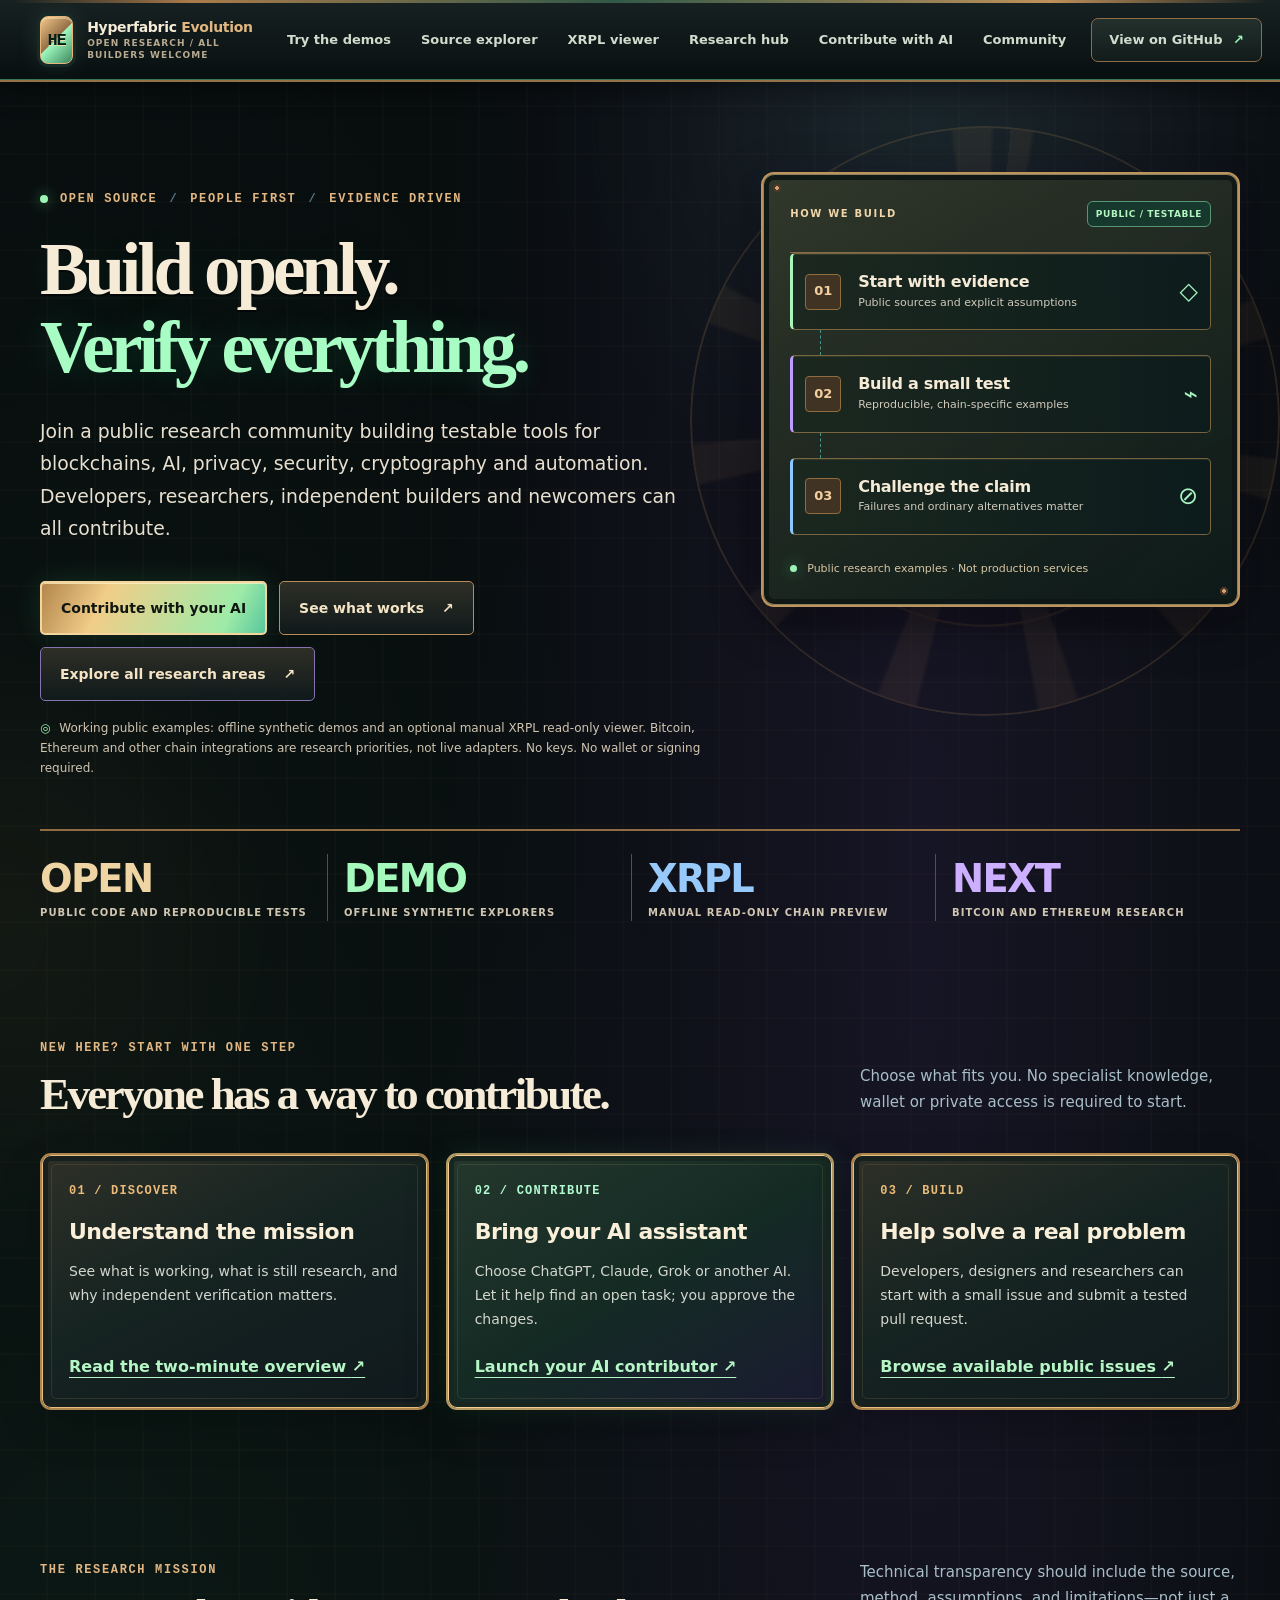
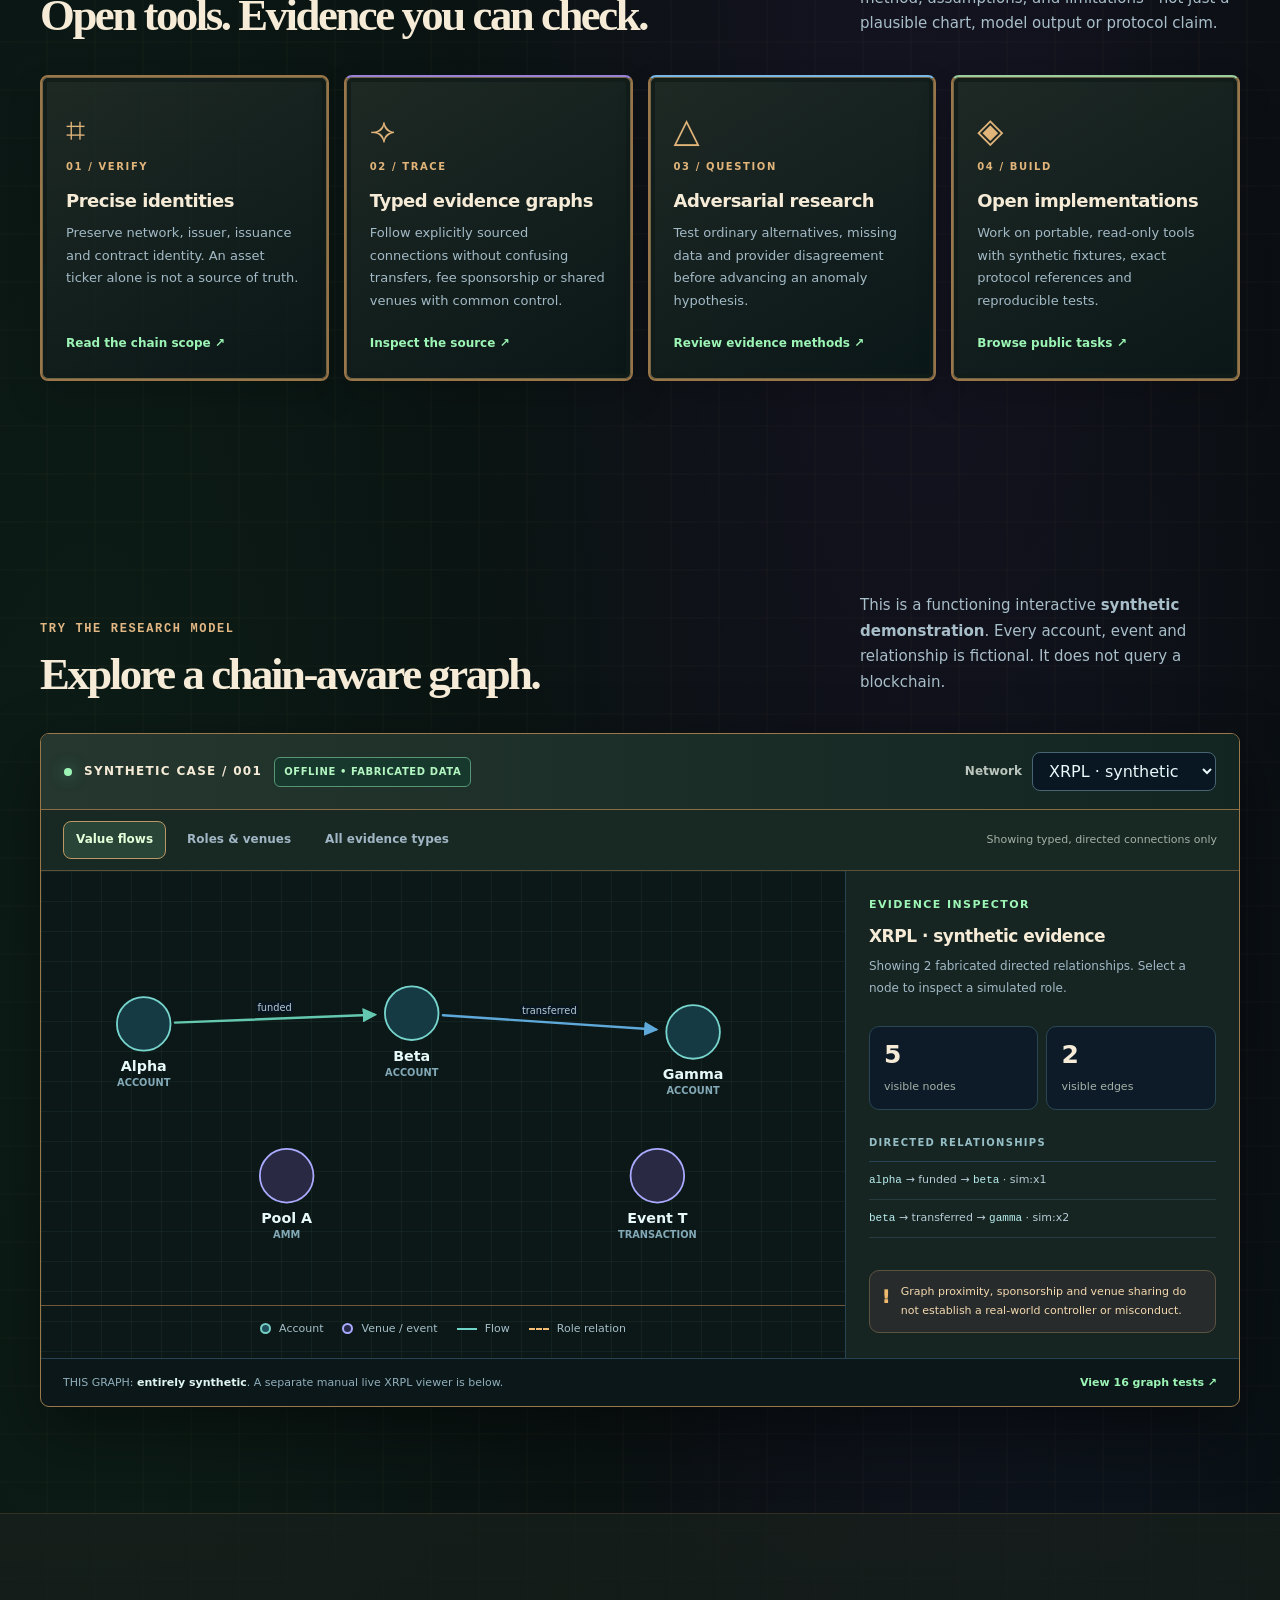
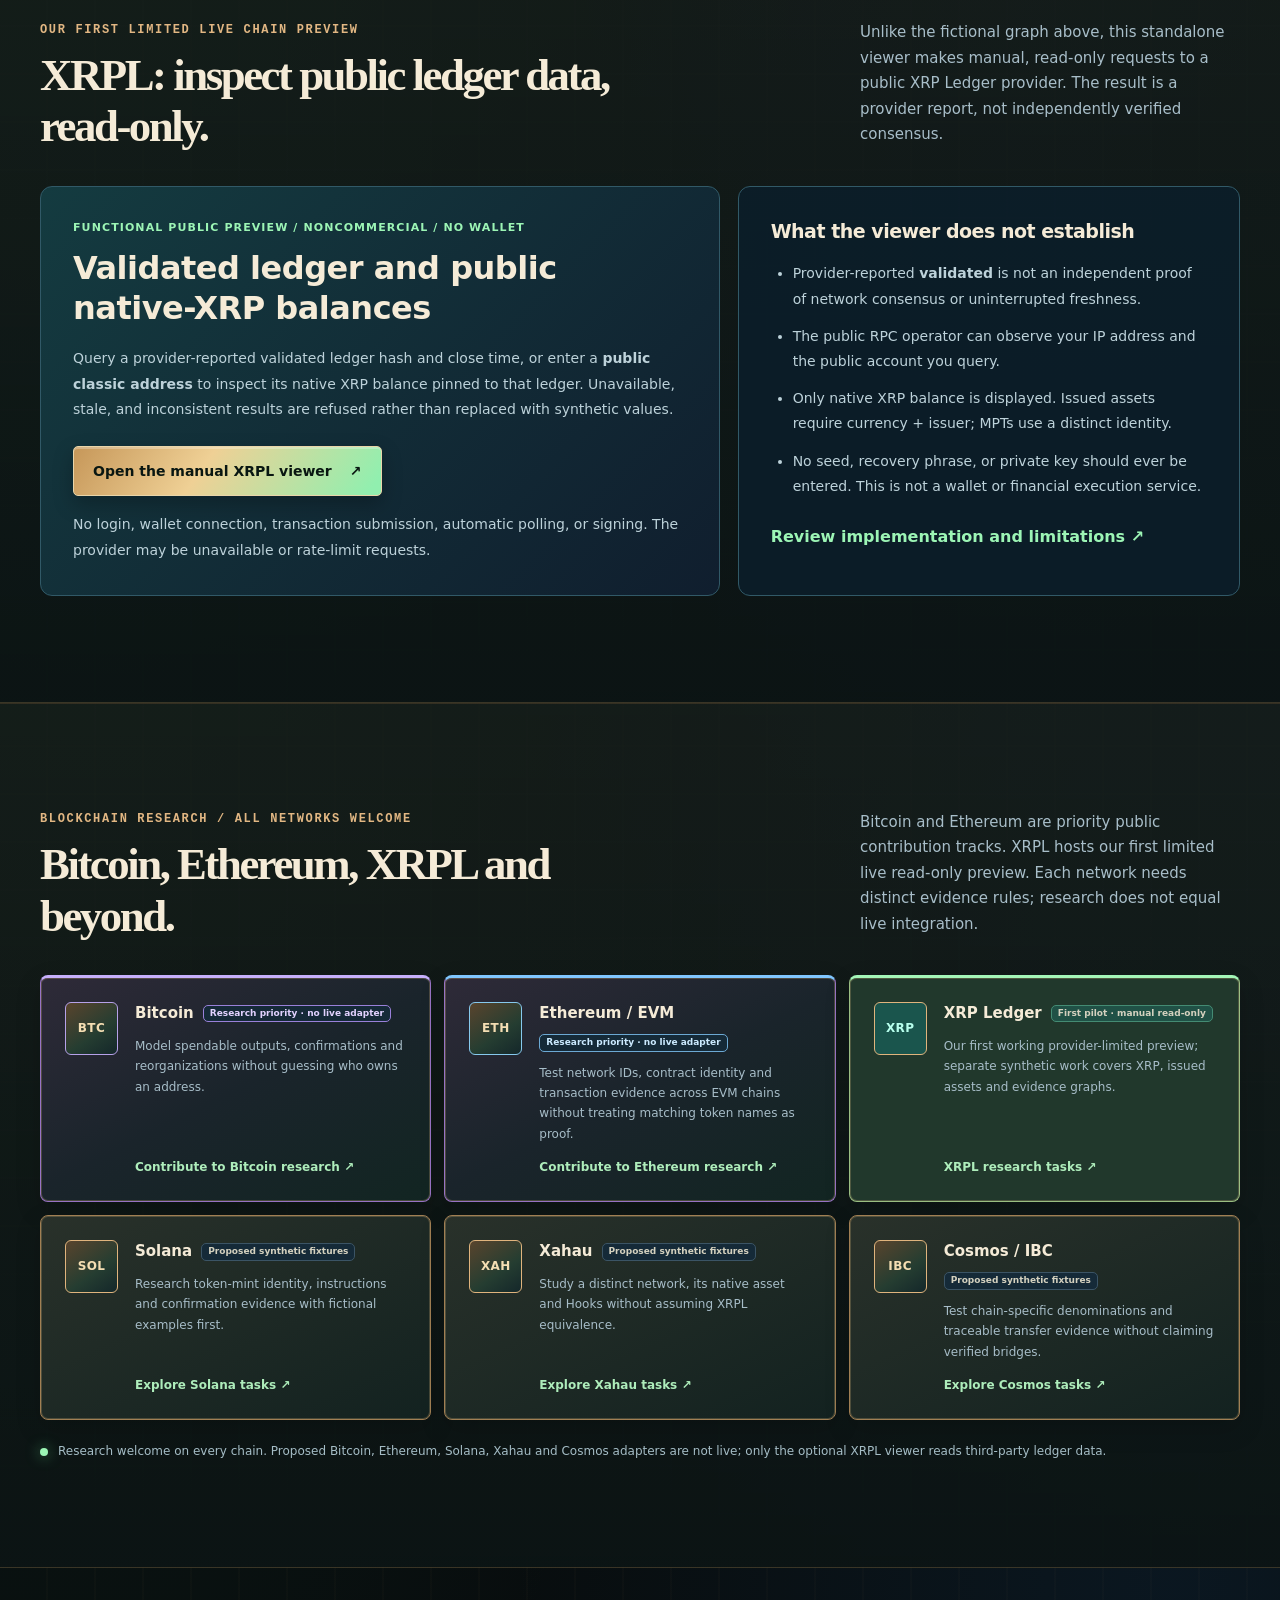
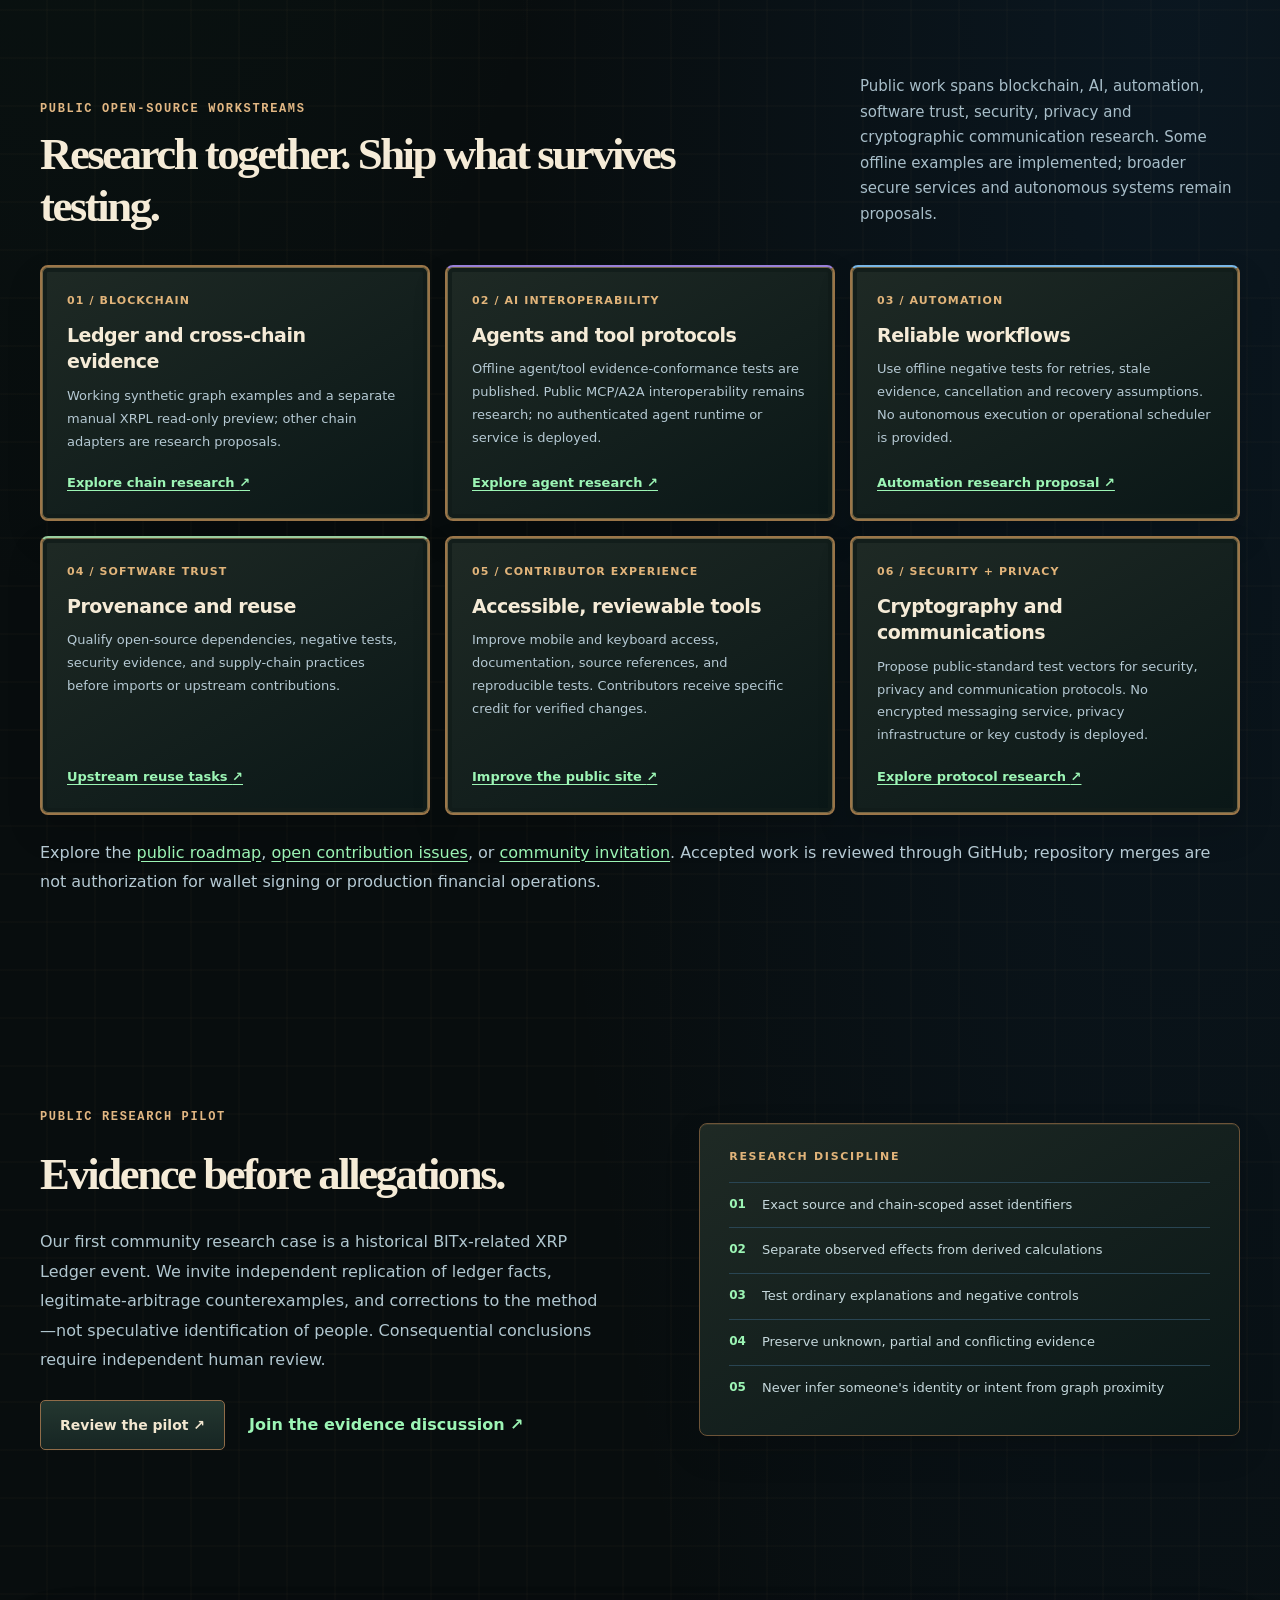
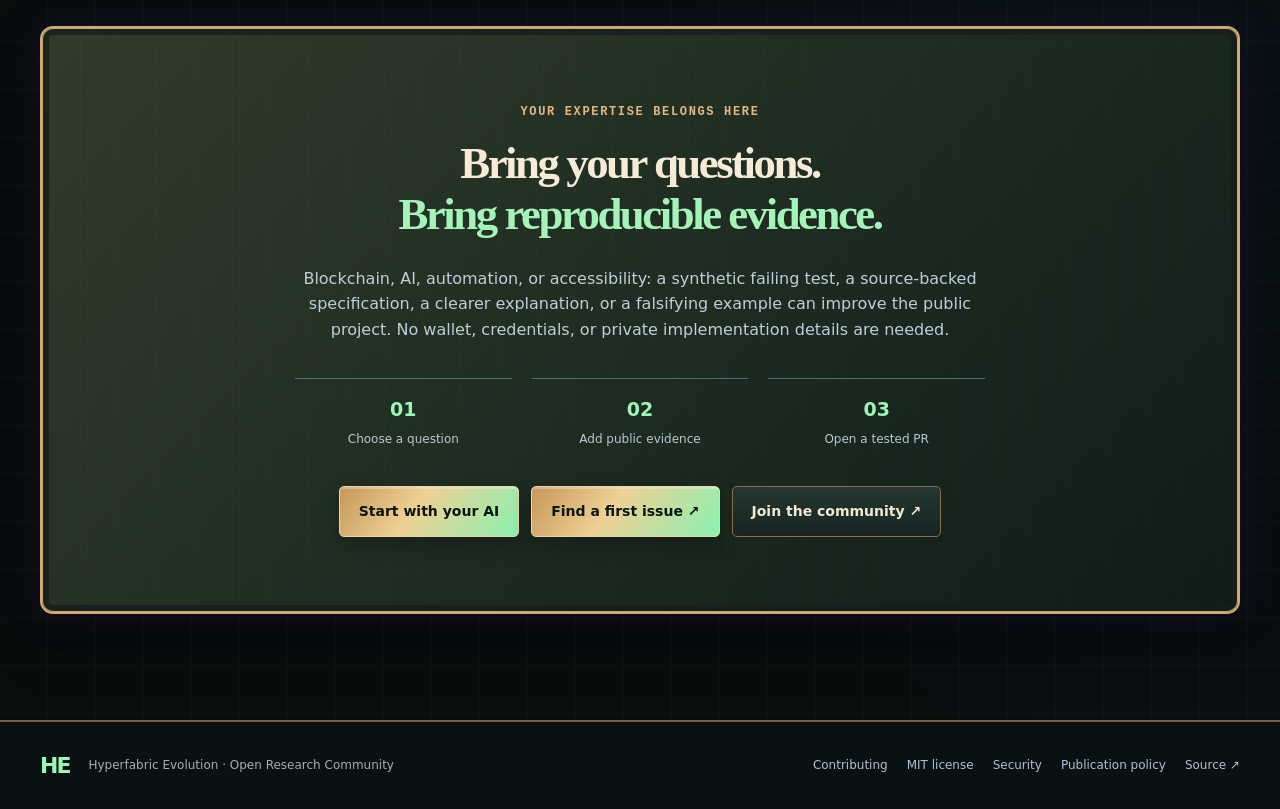
==== commit c5794897: "feat: add public research domains and on-demand GitHub activity hub" ====
--- a/docs/index.html
+++ b/docs/index.html
@@ -25,7 +25,7 @@
       <a href="#lab">Try the demos</a>
       <a href="./source-explorer.html">Source explorer</a>
       <a href="#live-preview">XRPL viewer</a>
-      <a href="#research-tracks">Research areas</a>
+      <a href="./research-hub.html">Research hub</a>
       <a href="./ai-contribute.html">Contribute with AI</a>
       <a href="#contribute">Community</a>
     </nav>
@@ -36,7 +36,7 @@
         <a href="./source-explorer.html">Source explorer</a>
         <a href="#live-preview">XRPL viewer</a>
         <a href="#networks">Blockchain networks</a>
-        <a href="#research-tracks">Research areas</a>
+        <a href="./research-hub.html">Research hub</a>
         <a href="./ai-contribute.html#launch">Contribute with AI</a>
         <a href="#contribute">Community</a>
         <a href="https://github.com/Footloose9/hyperfabric-evolution">View on GitHub</a>
@@ -56,7 +56,7 @@
         <div class="hero-actions">
           <a class="button button--primary" href="./ai-contribute.html#launch">Contribute with your AI</a>
           <a class="button button--secondary" href="#lab">See what works <span aria-hidden="true">↗</span></a>
-          <a class="button button--secondary" href="#networks">Explore blockchain research <span aria-hidden="true">↗</span></a>
+          <a class="button button--secondary" href="./research-hub.html">Explore all research areas <span aria-hidden="true">↗</span></a>
         </div>
         <p class="integrity-note"><span aria-hidden="true">◎</span> Working public examples: offline synthetic demos and an optional manual XRPL read-only viewer. Bitcoin, Ethereum and other chain integrations are research priorities, not live adapters. No keys. No wallet or signing required.</p>
       </div>
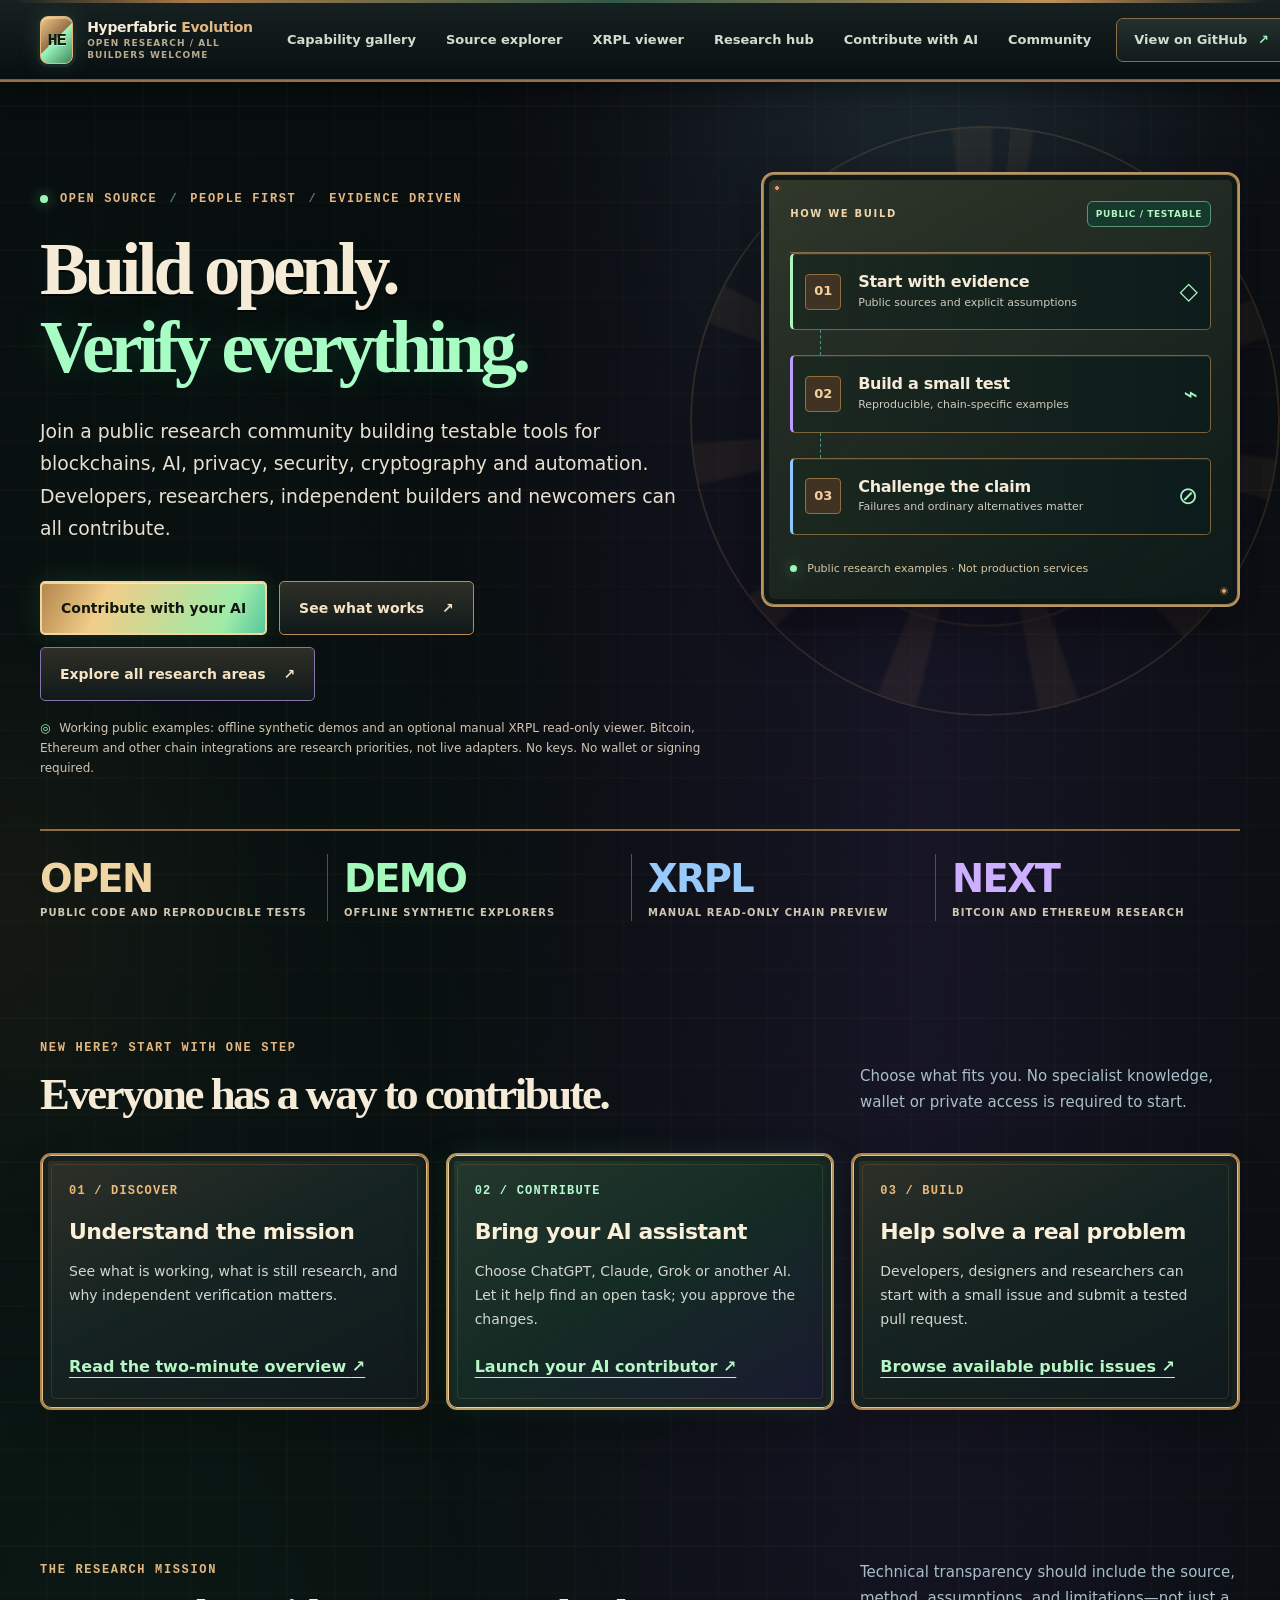
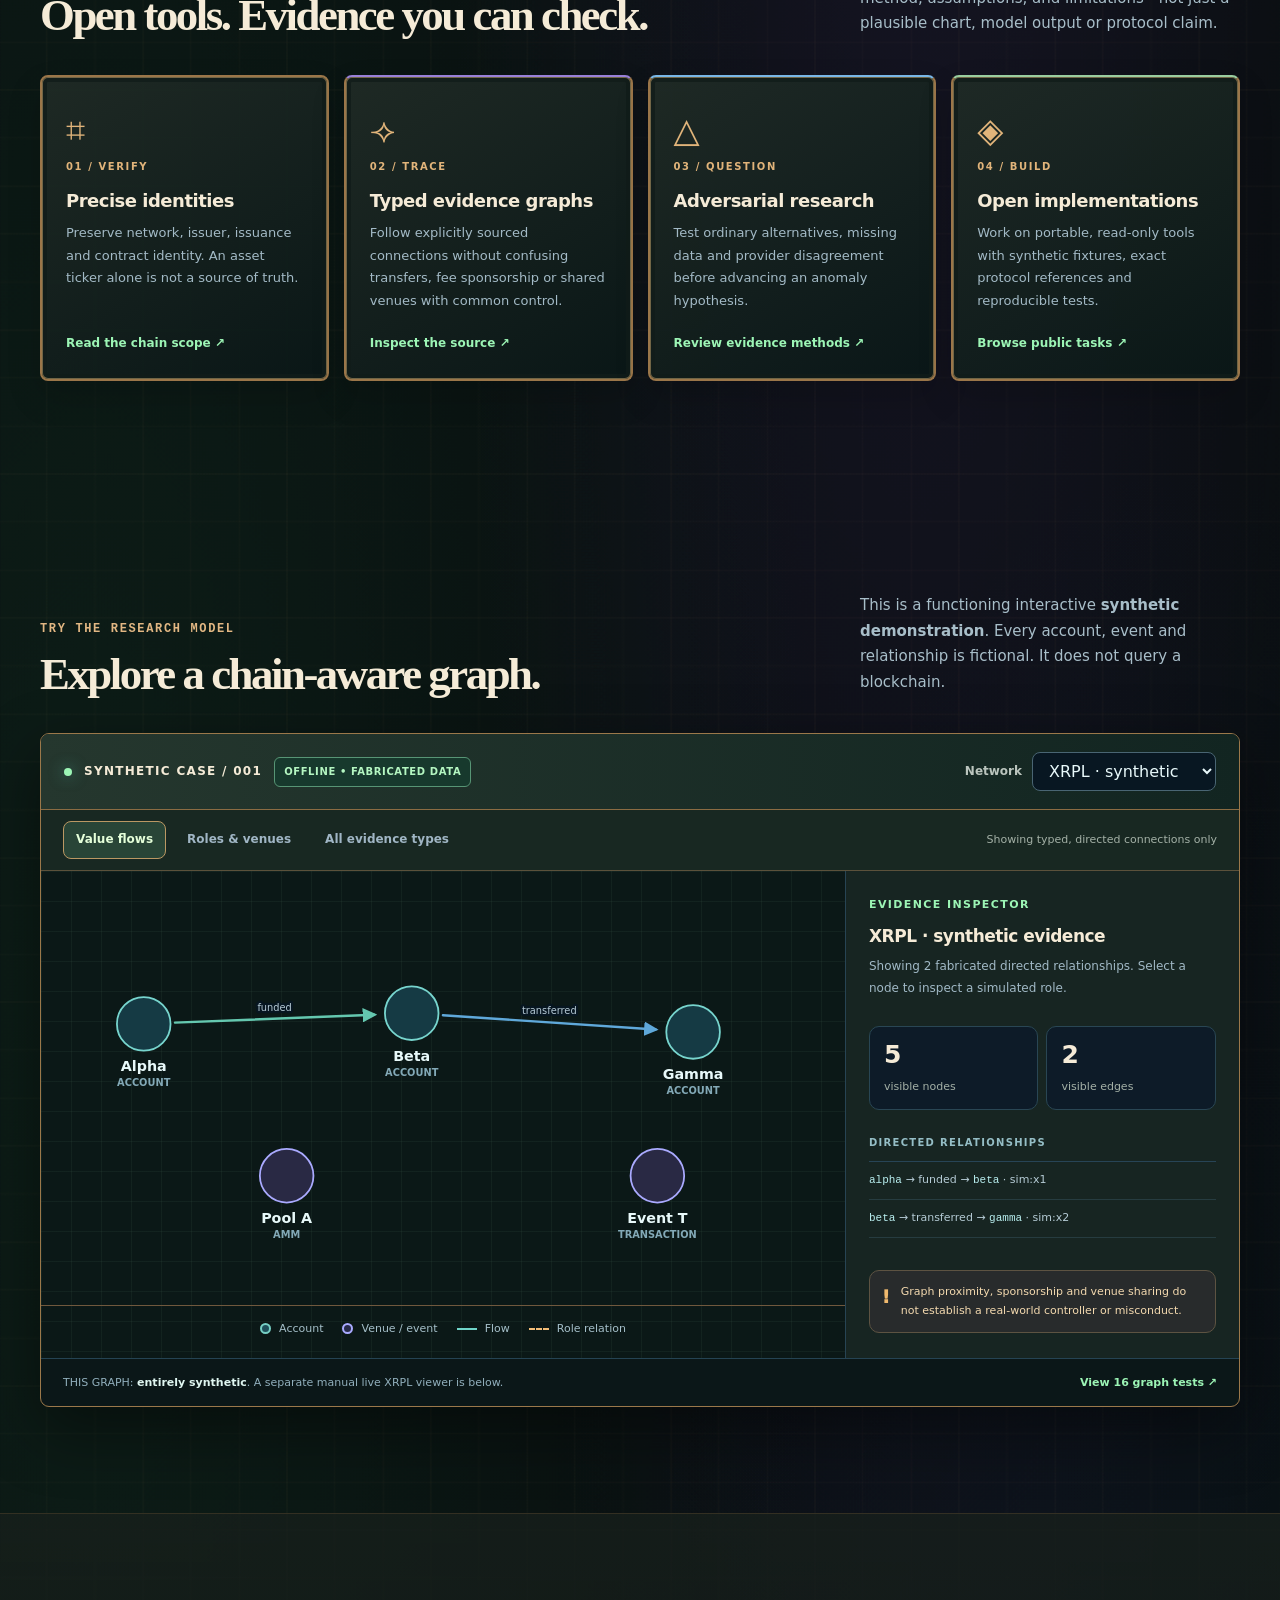
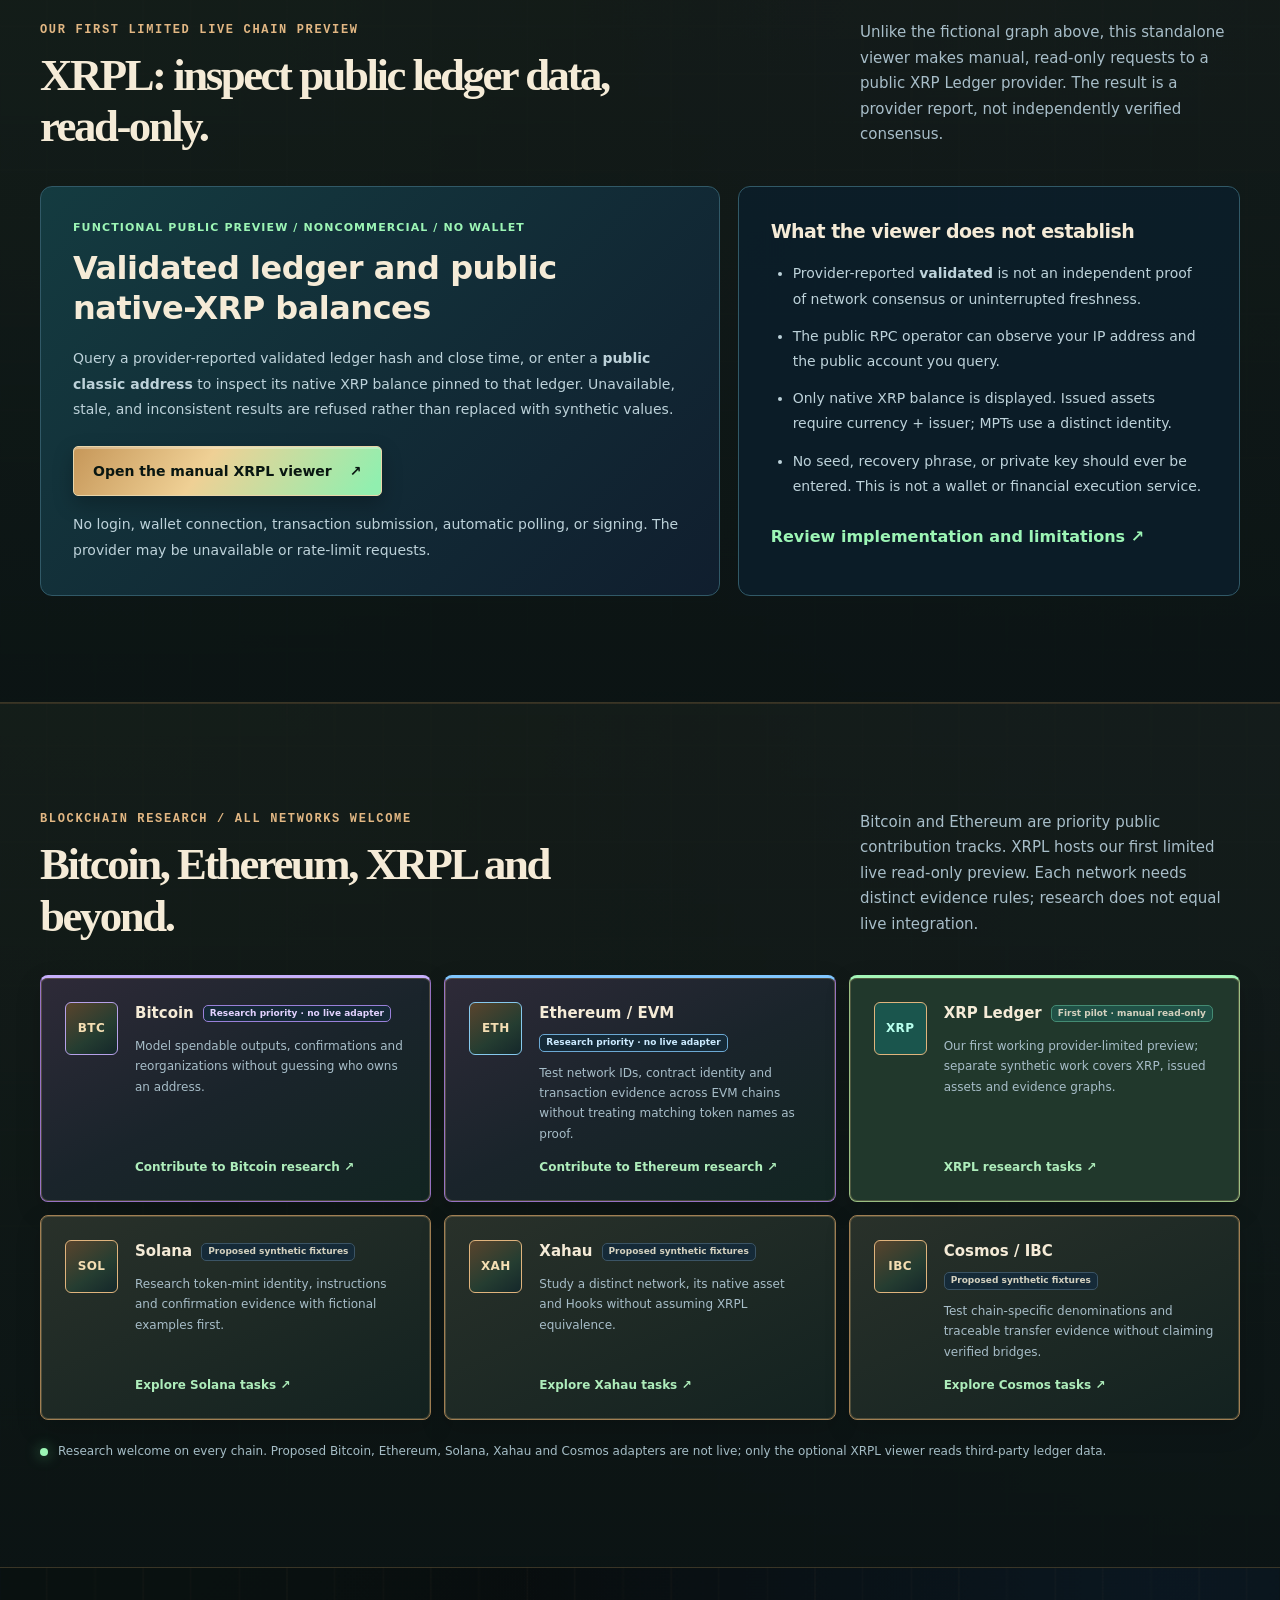
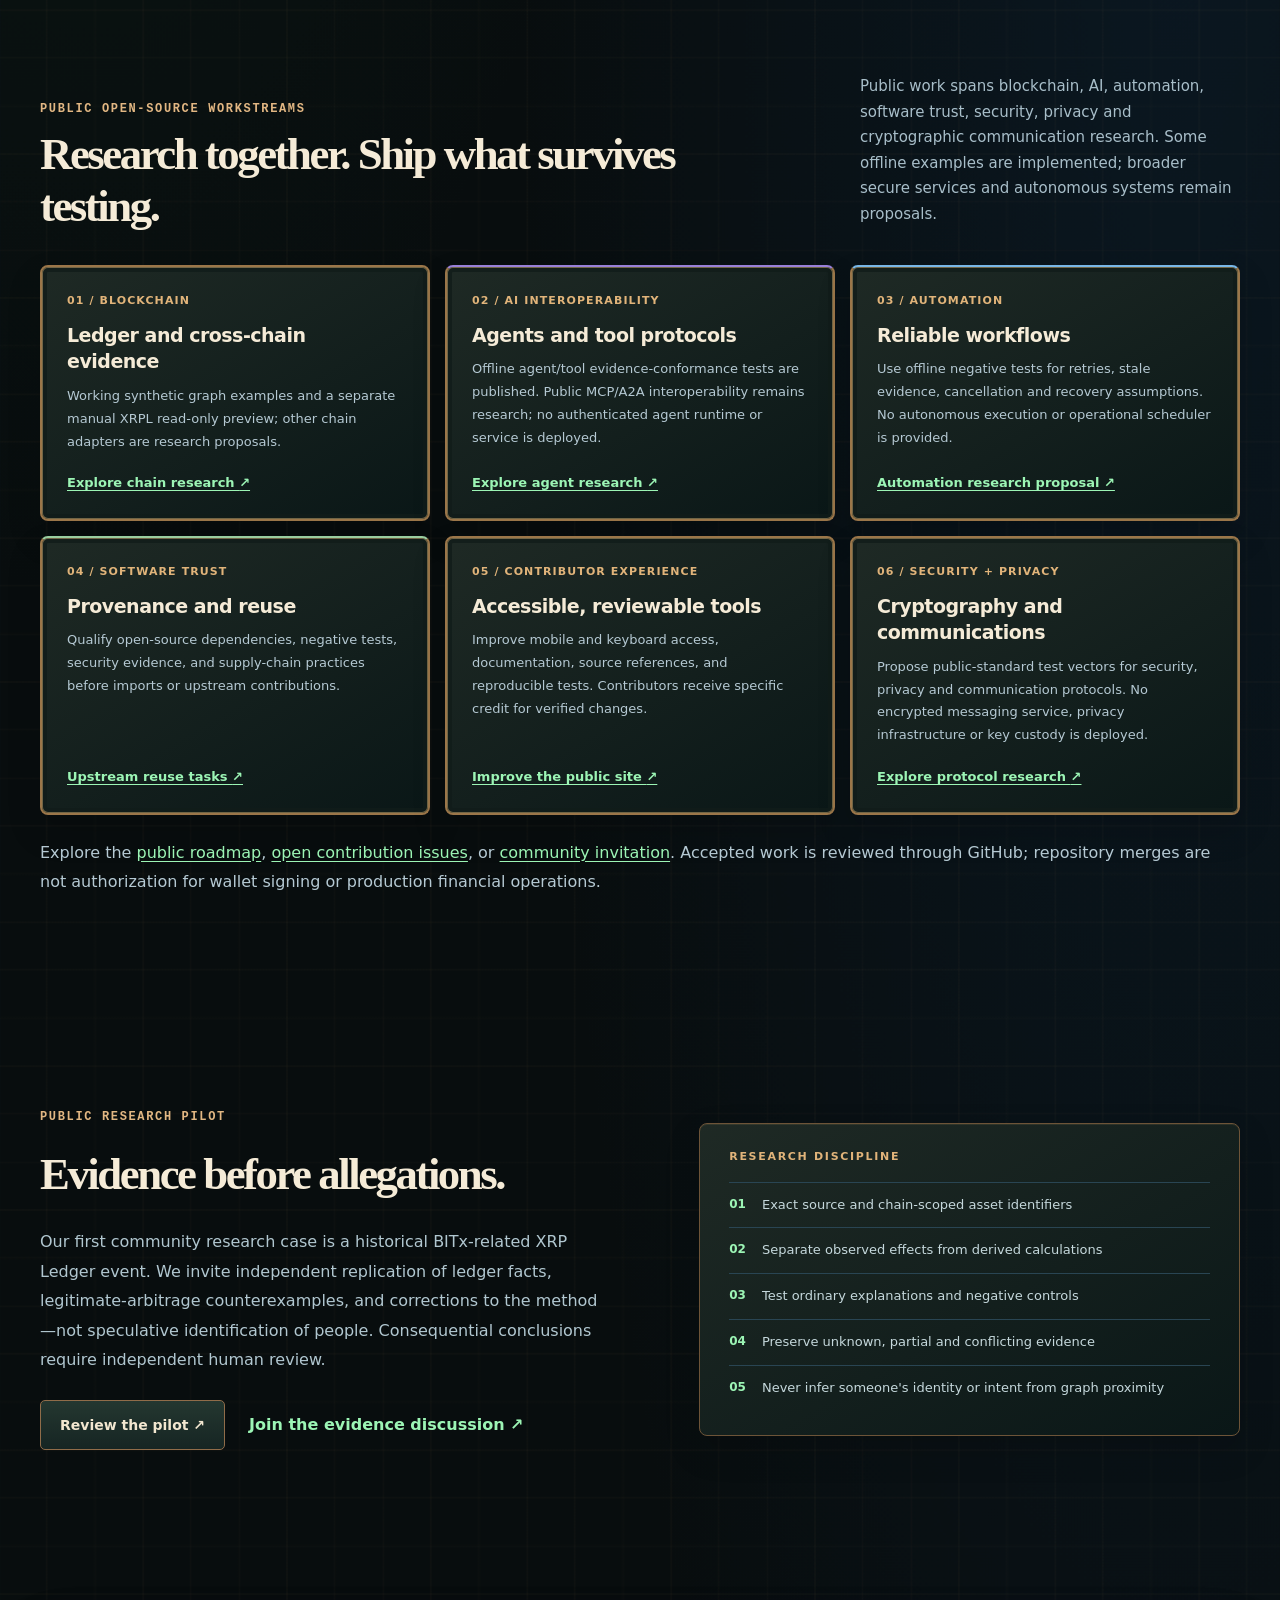
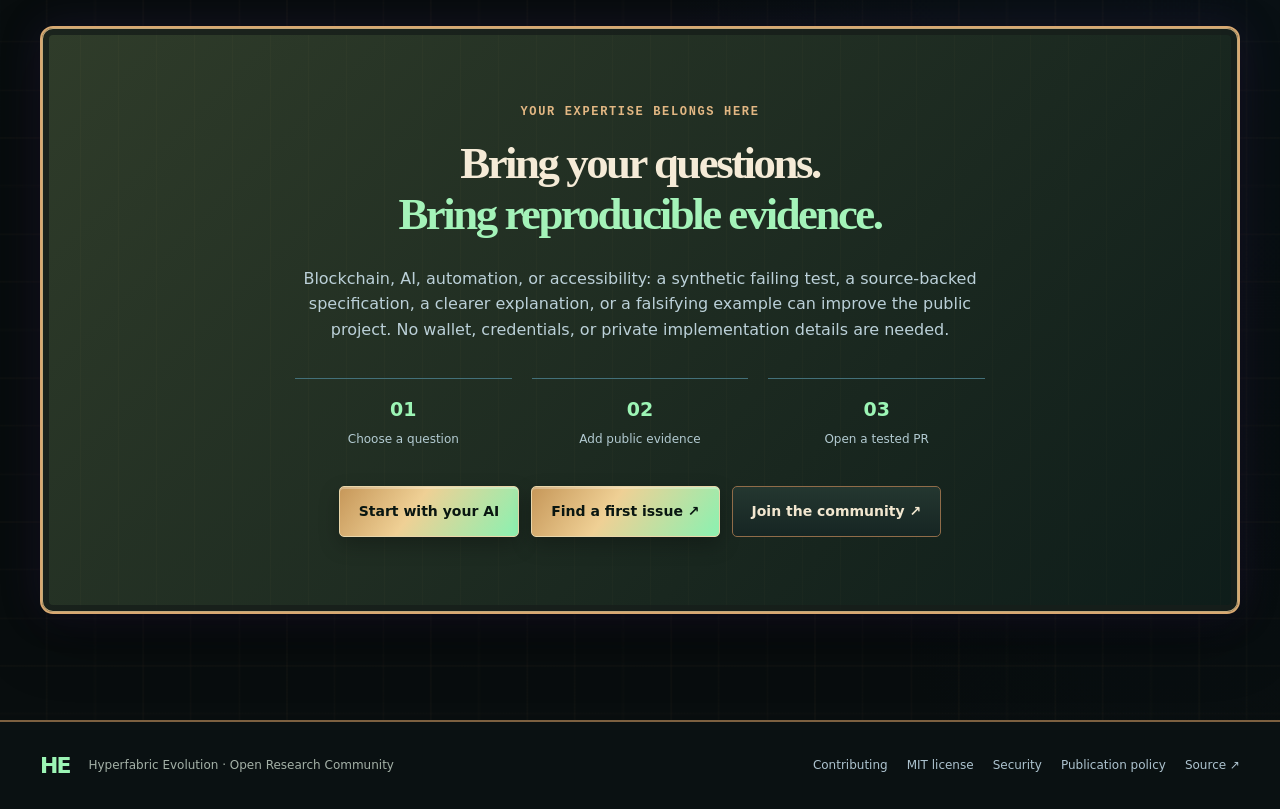
==== commit 2444532e: "feat(site): link public capability gallery from desktop and mobile navigation (#65)" ====
--- a/docs/index.html
+++ b/docs/index.html
@@ -22,7 +22,7 @@
       <span class="brand-name">Hyperfabric <strong>Evolution</strong><small>OPEN RESEARCH / ALL BUILDERS WELCOME</small></span>
     </a>
     <nav aria-label="Primary navigation" class="main-nav">
-      <a href="#lab">Try the demos</a>
+      <a href="./capability-gallery.html">Capability gallery</a>
       <a href="./source-explorer.html">Source explorer</a>
       <a href="#live-preview">XRPL viewer</a>
       <a href="./research-hub.html">Research hub</a>
@@ -32,7 +32,7 @@
     <details class="mobile-nav">
       <summary>Menu <span aria-hidden="true">▾</span></summary>
       <nav class="mobile-nav-links" aria-label="Mobile navigation">
-        <a href="#lab">Try the demos</a>
+        <a href="./capability-gallery.html">Capability gallery</a>
         <a href="./source-explorer.html">Source explorer</a>
         <a href="#live-preview">XRPL viewer</a>
         <a href="#networks">Blockchain networks</a>
